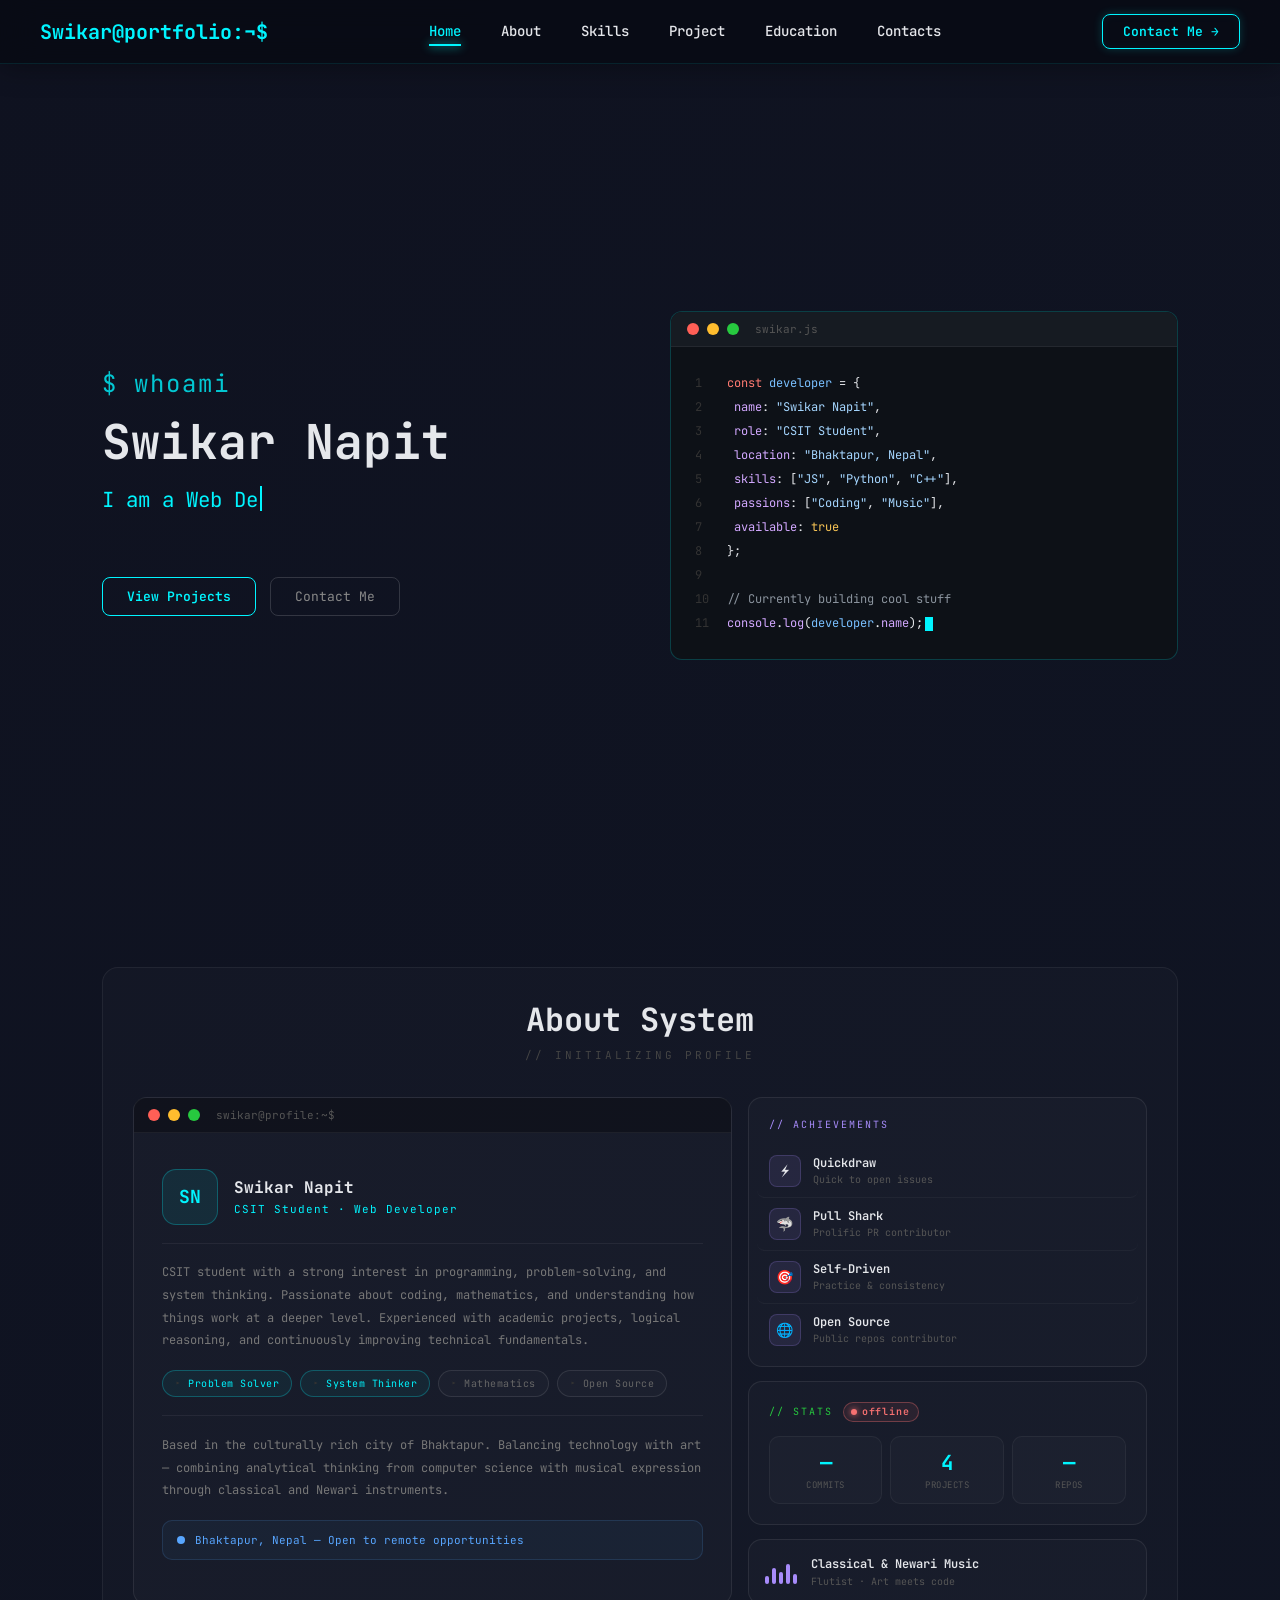
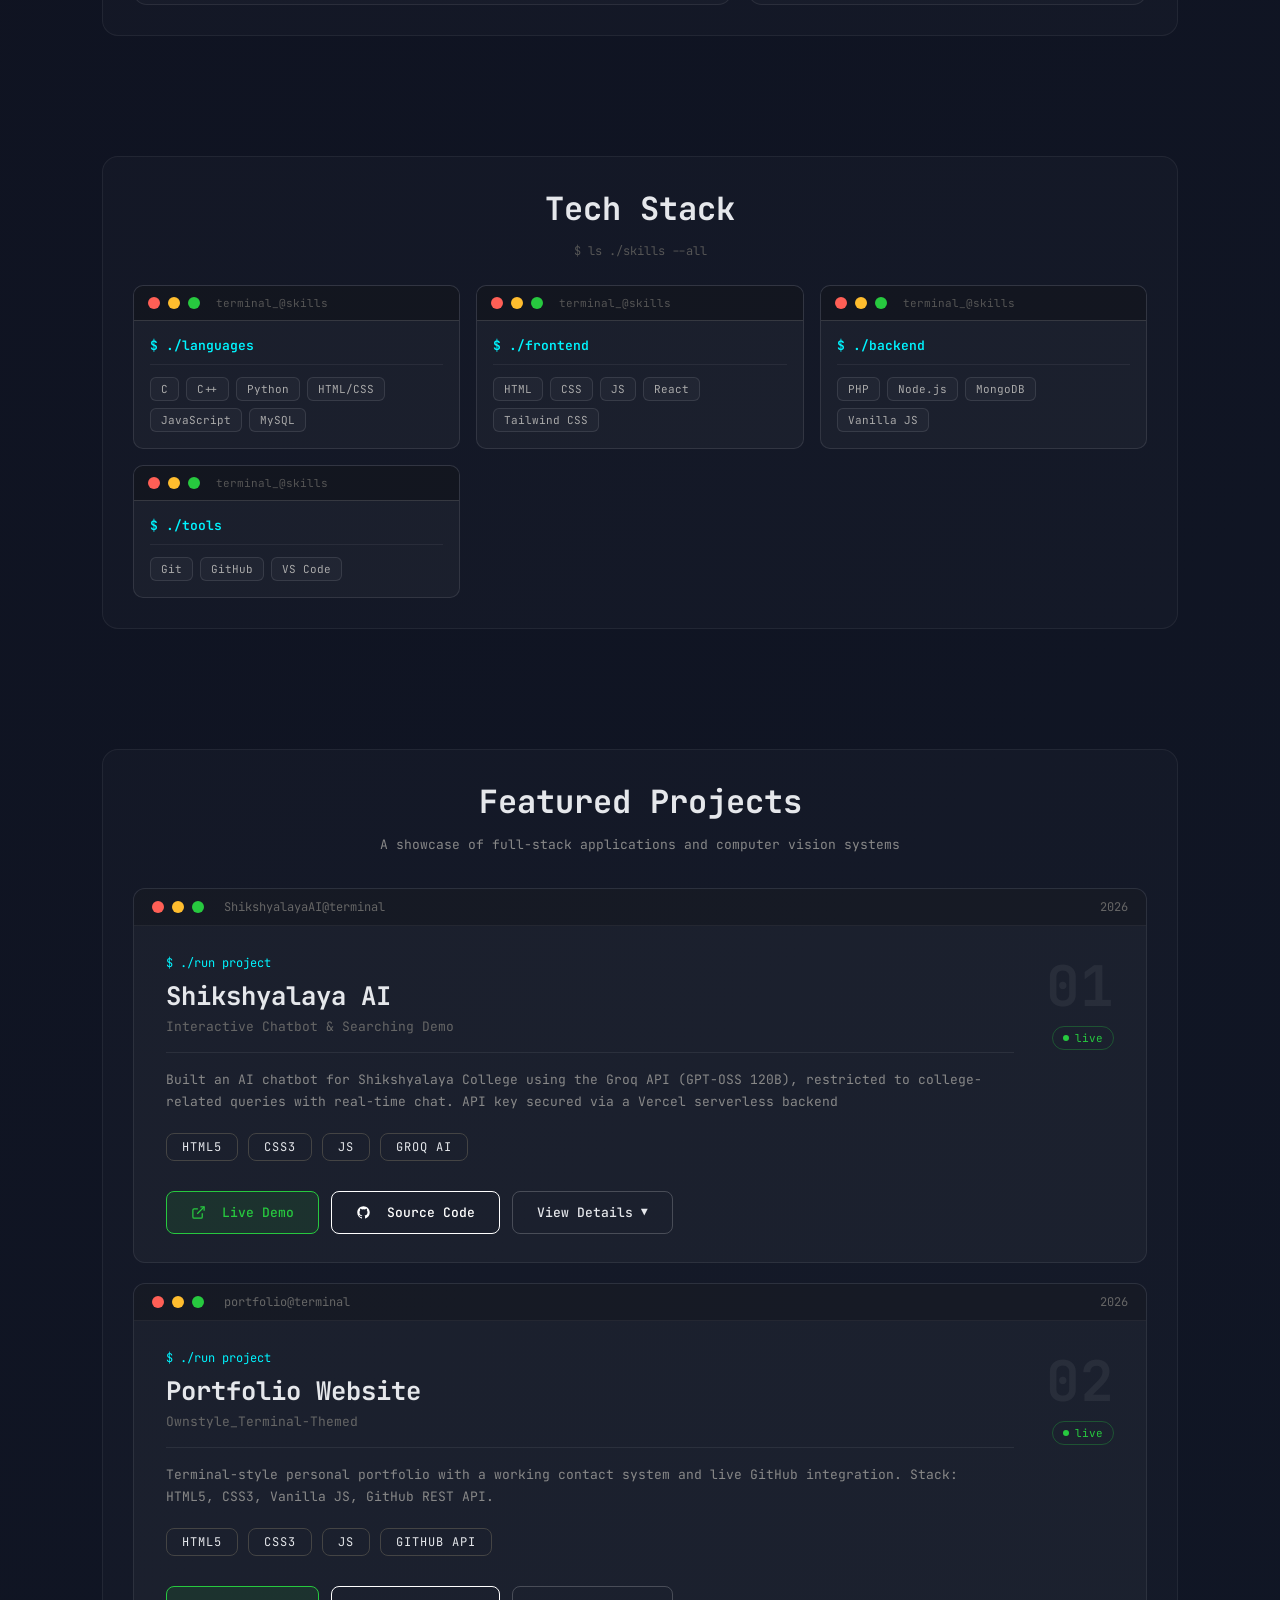
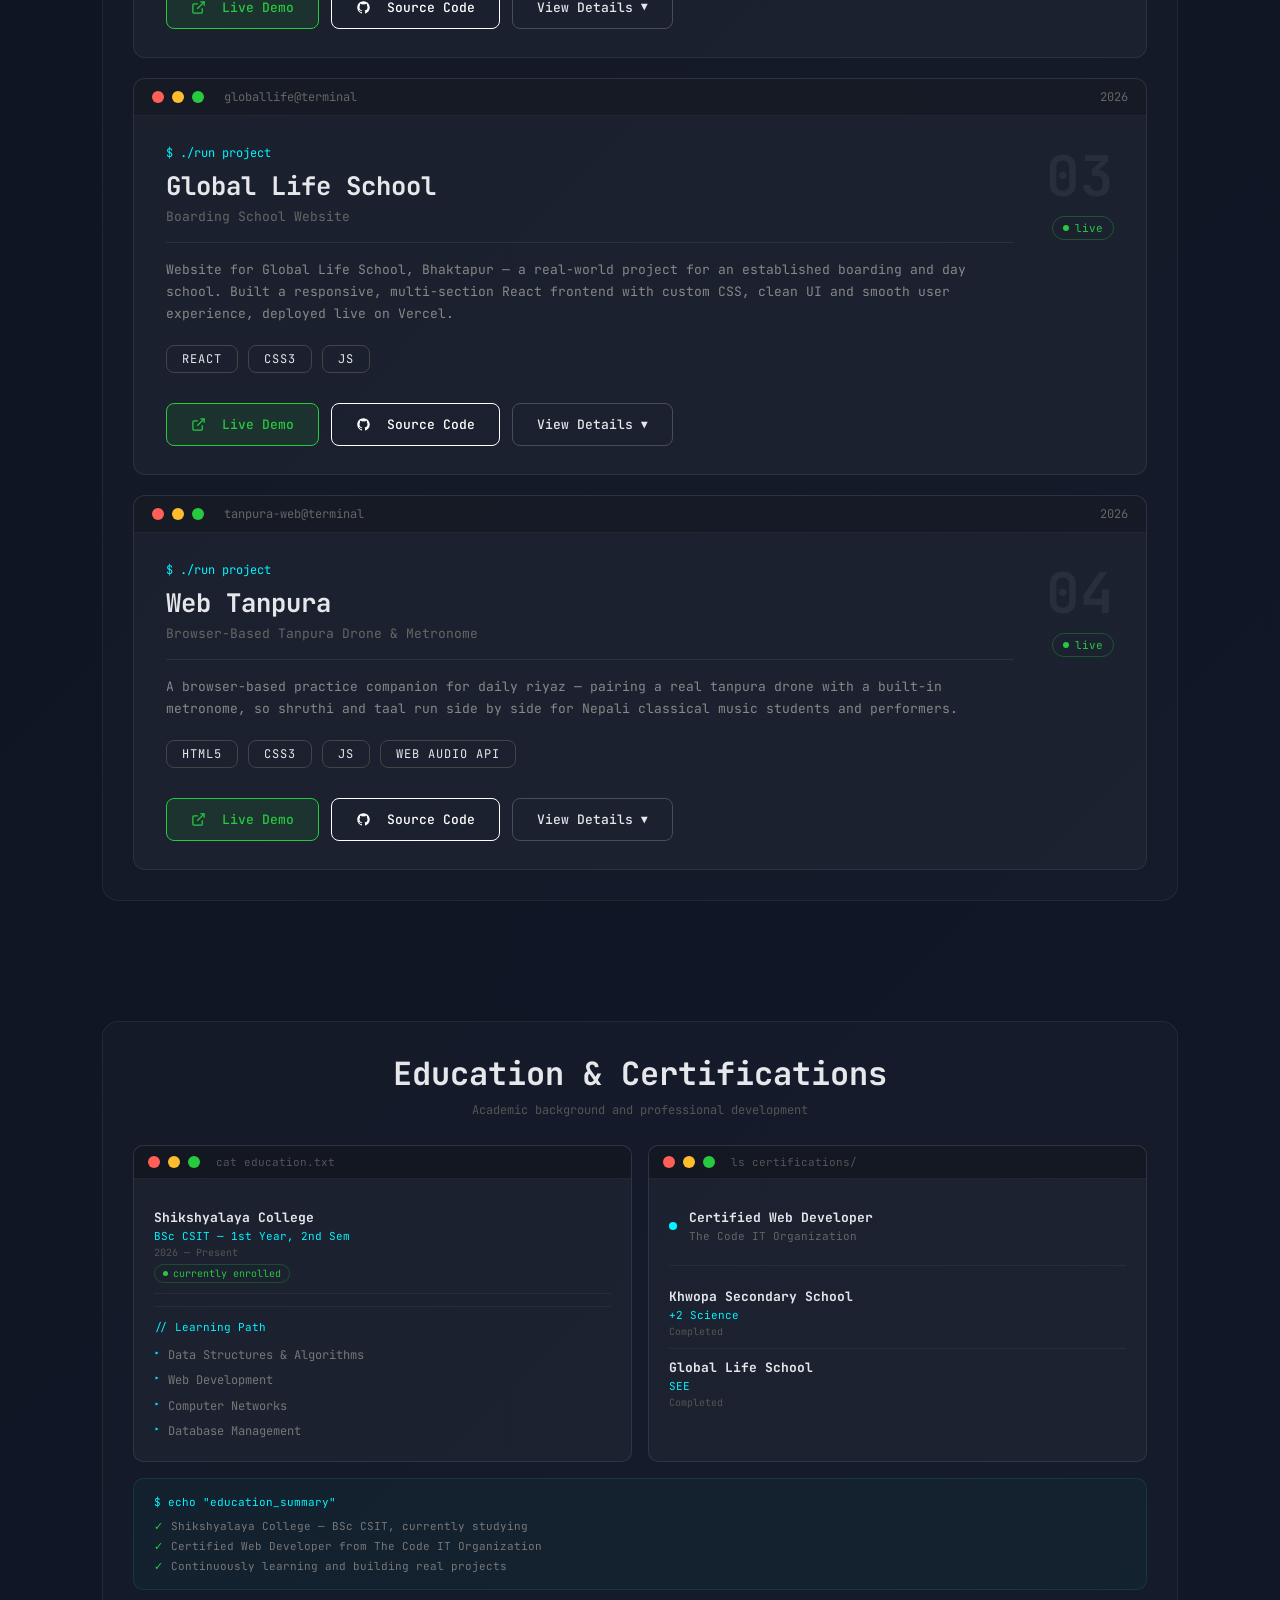
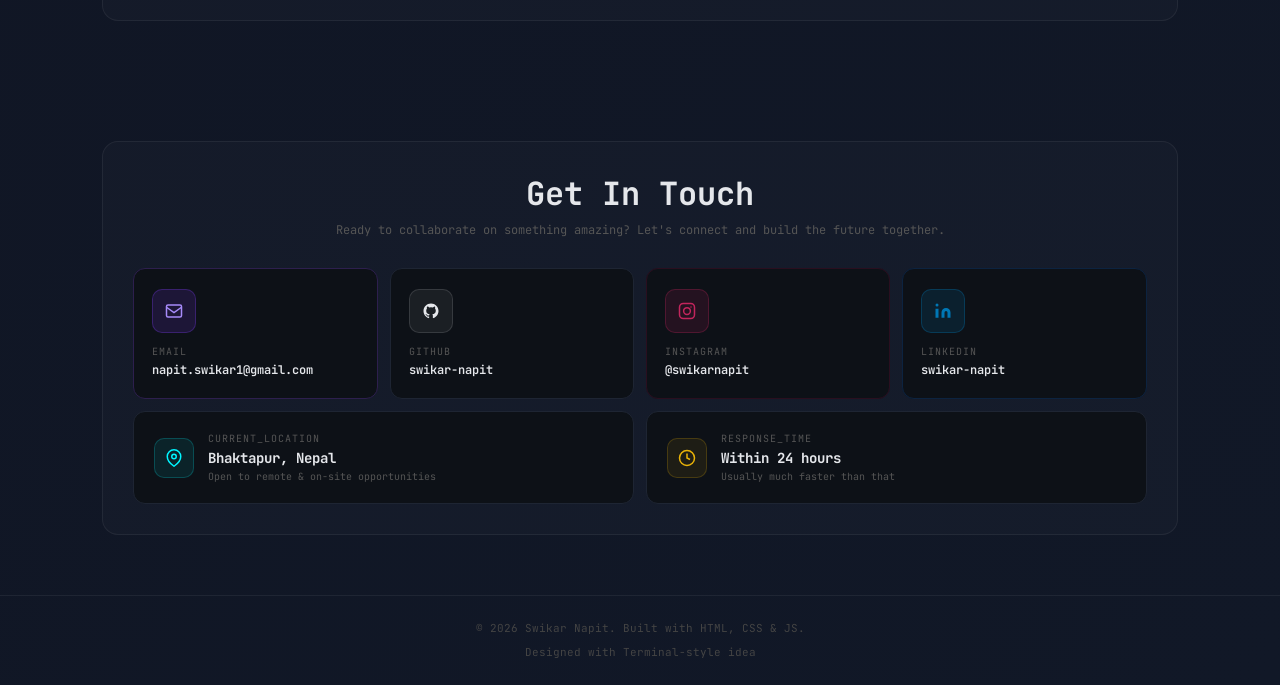
==== index.html @ d3399144 "groq" ====
<!DOCTYPE html>
<html lang="en">

<head>
    <meta charset="UTF-8">
    <meta name="viewport" content="width=device-width, initial-scale=1.0">
    <title>Swikar Napit | Web Developer & Cybersecurity Enthusiast</title>
    <meta name="description"
        content="Swikar Napit is a web developer and CSIT student passionate about programming, problem-solving, and system thinking. Explore my projects & skills">

    <link rel="icon" type="image/png" sizes="96x96" href="Image/sweekar.png">
    <script type="application/ld+json">
    {
      "@context": "https://schema.org",
      "@type": "WebSite",
      "name": "Swikar Napit",
      "url": "https://www.swikarnapit.com.np/"
    }
    </script>
    <link rel="stylesheet" href="style.css">
    <link href="https://fonts.googleapis.com/css2?family=JetBrains+Mono:wght@400;600;700&display=swap" rel="stylesheet">

</head>

<body>
    <header>
        <div class="navbar">
            <h2 class="tophead">Swikar@portfolio:¬$</h2>
            <nav class="nav">
                <div class="nav-mobile-header">
                    <div class="nav-mobile-cmd">$ ls ./navigation</div>
                    <div class="nav-mobile-hint">// select a section to jump</div>
                </div>
                <ul class="list">
                    <li><a href="javascript:void(0)" data-section="home" data-num="01"
                            onclick="scrollToSection('home')">Home</a></li>
                    <li><a href="javascript:void(0)" data-section="about" data-num="02"
                            onclick="scrollToSection('about')">About</a></li>
                    <li><a href="javascript:void(0)" data-section="skills" data-num="03"
                            onclick="scrollToSection('skills')">Skills</a></li>
                    <li><a href="javascript:void(0)" data-section="project" data-num="04"
                            onclick="scrollToSection('project')">Project</a></li>
                    <li><a href="javascript:void(0)" data-section="education" data-num="05"
                            onclick="scrollToSection('education')">Education</a></li>
                    <li><a href="javascript:void(0)" data-section="contacts" data-num="06"
                            onclick="scrollToSection('contacts')">Contacts</a></li>
                </ul>
                <div class="nav-mobile-footer">
                    <span class="nav-mobile-footer-cmd">// 6 sections found</span>
                    <button class="nav-mobile-contact"
                        onclick="document.querySelector('.nav').classList.remove('open'); document.getElementById('hamburger').classList.remove('active'); openContactModal();">Contact
                        Me →</button>
                </div>
            </nav>
            <button class="hamburger" id="hamburger" onclick="toggleMenu()">
                <span></span>
                <span></span>
                <span></span>
            </button>
            <button class="contact-btn" onclick="openContactModal()">Contact Me</button>
        </div>
        <main>
            <section id="home">
                <div class="home-inner">
                    <div class="home-left">
                        <p class="home-greeting">$ whoami</p>
                        <h1 class="name">Swikar Napit</h1>
                        <p class="type">I am a.....</p>
                        <div class="home-btns">
                            <a href="javascript:void(0)" onclick="scrollToSection('project')"
                                class="home-btn-primary">View Projects</a>
                            <a href="javascript:void(0)" onclick="openContactModal()"
                                class="home-btn-secondary">Contact Me</a>
                        </div>
                    </div>
                    <div class="home-right">
                        <div class="code-block">
                            <div class="code-bar">
                                <div class="dots">
                                    <div class="dot red"></div>
                                    <div class="dot yellow"></div>
                                    <div class="dot green"></div>
                                </div>
                                <span class="code-file">swikar.js</span>
                            </div>
                            <div class="code-body">
                                <span class="code-line"><span class="ln">1</span><span class="kw">const</span> <span
                                        class="cv">developer</span> <span class="nt">= {</span></span>
                                <span class="code-line"><span class="ln">2</span> <span class="fn">name</span><span
                                        class="nt">:</span> <span class="str">"Swikar Napit"</span><span
                                        class="nt">,</span></span>
                                <span class="code-line"><span class="ln">3</span> <span class="fn">role</span><span
                                        class="nt">:</span> <span class="str">"CSIT Student"</span><span
                                        class="nt">,</span></span>
                                <span class="code-line"><span class="ln">4</span> <span class="fn">location</span><span
                                        class="nt">:</span> <span class="str">"Bhaktapur, Nepal"</span><span
                                        class="nt">,</span></span>
                                <span class="code-line"><span class="ln">5</span> <span class="fn">skills</span><span
                                        class="nt">: [</span><span class="str">"JS"</span><span class="nt">,</span>
                                    <span class="str">"Python"</span><span class="nt">,</span> <span
                                        class="str">"C++"</span><span class="nt">],</span></span>
                                <span class="code-line"><span class="ln">6</span> <span class="fn">passions</span><span
                                        class="nt">: [</span><span class="str">"Coding"</span><span class="nt">,</span>
                                    <span class="str">"Music"</span><span class="nt">],</span></span>
                                <span class="code-line"><span class="ln">7</span> <span class="fn">available</span><span
                                        class="nt">:</span> <span class="val">true</span></span>
                                <span class="code-line"><span class="ln">8</span><span class="nt">};</span></span>
                                <span class="code-line"><span class="ln">9</span></span>
                                <span class="code-line"><span class="ln">10</span><span class="cm">// Currently
                                        building cool stuff</span></span>
                                <span class="code-line"><span class="ln">11</span><span class="fn">console</span><span
                                        class="nt">.</span><span class="fn">log</span><span class="nt">(</span><span
                                        class="cv">developer</span><span class="nt">.</span><span
                                        class="fn">name</span><span class="nt">);</span><span
                                        class="code-cursor"></span></span>
                            </div>
                        </div>
                    </div>
                </div>
            </section>
            <section id="about">
                <div class="card">
                    <div class="ab-hero">
                        <h2 class="ab-hero-title">About System</h2>
                        <p class="ab-hero-sub">// initializing profile</p>
                    </div>

                    <div class="ab-grid">
                        <div class="ab-profile">
                            <div class="ab-profile-bar">
                                <div class="dots">
                                    <div class="dot red"></div>
                                    <div class="dot yellow"></div>
                                    <div class="dot green"></div>
                                </div>
                                <span class="ab-profile-bar-label">swikar@profile:~$</span>
                            </div>
                            <div class="ab-profile-top">
                                <div class="ab-avatar">SN</div>
                                <div class="ab-profile-info">
                                    <div class="ab-profile-name">Swikar Napit</div>
                                    <div class="ab-profile-role">CSIT Student · Web Developer</div>
                                </div>
                            </div>
                            <div class="ab-divider"></div>
                            <p class="ab-desc">CSIT student with a strong interest in programming, problem-solving,
                                and system thinking. Passionate about coding, mathematics, and understanding how
                                things work at a deeper level. Experienced with academic projects, logical
                                reasoning, and continuously improving technical fundamentals.</p>
                            <div class="ab-tags-row">
                                <span class="ab-tag accent">Problem
                                    Solver</span>
                                <span class="ab-tag accent">System
                                    Thinker</span>
                                <span class="ab-tag">Mathematics</span>
                                <span class="ab-tag">Open Source</span>
                            </div>
                            <div class="ab-divider"></div>
                            <p class="ab-desc">Based in the culturally rich city of Bhaktapur. Balancing technology
                                with art — combining analytical thinking from computer science with musical
                                expression through classical and Newari instruments.</p>
                            <div class="ab-loc-row">
                                <div class="ab-loc-dot"></div>
                                <span class="ab-loc-text">Bhaktapur, Nepal — Open to remote opportunities</span>
                            </div>
                        </div>

                        <div class="ab-right">
                            <div class="ab-achieve">
                                <div class="ab-achieve-label">// achievements</div>
                                <div class="ab-badge">
                                    <div class="ab-badge-icon">⚡</div>
                                    <div>
                                        <div class="ab-badge-name">Quickdraw</div>
                                        <div class="ab-badge-desc">Quick to open issues</div>
                                    </div>
                                </div>
                                <div class="ab-badge">
                                    <div class="ab-badge-icon">🦈</div>
                                    <div>
                                        <div class="ab-badge-name">Pull Shark</div>
                                        <div class="ab-badge-desc">Prolific PR contributor</div>
                                    </div>
                                </div>
                                <div class="ab-badge">
                                    <div class="ab-badge-icon">🎯</div>
                                    <div>
                                        <div class="ab-badge-name">Self-Driven</div>
                                        <div class="ab-badge-desc">Practice & consistency</div>
                                    </div>
                                </div>
                                <div class="ab-badge">
                                    <div class="ab-badge-icon">🌐</div>
                                    <div>
                                        <div class="ab-badge-name">Open Source</div>
                                        <div class="ab-badge-desc">Public repos contributor</div>
                                    </div>
                                </div>
                            </div>

                            <div class="ab-stats">
                                <div class="ab-stats-label">// stats <span id="gh-stats-status" class="gh-stats-status"><span class="gh-stats-dot"></span><span class="gh-stats-text">live</span></span></div>
                                <div class="ab-stats-grid">
                                    <div class="ab-stat">
                                        <div class="ab-stat-num" id="stat-commits">—</div>
                                        <div class="ab-stat-label">commits</div>
                                    </div>
                                    <div class="ab-stat">
                                        <div class="ab-stat-num" id="stat-projects">4</div>
                                        <div class="ab-stat-label">projects</div>
                                    </div>
                                    <div class="ab-stat">
                                        <div class="ab-stat-num" id="stat-repos">—</div>
                                        <div class="ab-stat-label">repos</div>
                                    </div>
                                </div>
                            </div>

                            <div class="ab-music">
                                <div class="ab-music-bars">
                                    <div class="ab-bar"></div>
                                    <div class="ab-bar"></div>
                                    <div class="ab-bar"></div>
                                    <div class="ab-bar"></div>
                                    <div class="ab-bar"></div>
                                </div>
                                <div class="ab-music-text">
                                    <div class="ab-music-title">Classical & Newari Music</div>
                                    <div class="ab-music-sub">Flutist · Art meets code</div>
                                </div>
                            </div>
                        </div>
                    </div>
                </div>
            </section>
            <section id="skills">
                <div class="card">
                    <h2 class="skilltopic">Tech Stack</h2>
                    <p style="text-align:center; font-size:12px; color:#555; margin-top:6px; margin-bottom:24px;">$
                        ls ./skills --all</p>
                    <div class="ts-grid">

                        <div class="ts-card">
                            <div class="ts-bar">
                                <div class="dots">
                                    <div class="dot red"></div>
                                    <div class="dot yellow"></div>
                                    <div class="dot green"></div>
                                </div>
                                <span class="ts-title-bar">terminal_@skills</span>
                            </div>
                            <div class="ts-card-inner">
                                <div class="ts-card-title">./languages</div>
                                <div class="ts-tags">
                                    <span class="ts-tag">C</span>
                                    <span class="ts-tag">C++</span>
                                    <span class="ts-tag">Python</span>
                                    <span class="ts-tag">HTML/CSS</span>
                                    <span class="ts-tag">JavaScript</span>
                                    <span class="ts-tag">MySQL</span>
                                </div>
                            </div>
                        </div>

                        <div class="ts-card">
                            <div class="ts-bar">
                                <div class="dots">
                                    <div class="dot red"></div>
                                    <div class="dot yellow"></div>
                                    <div class="dot green"></div>
                                </div>
                                <span class="ts-title-bar">terminal_@skills</span>
                            </div>
                            <div class="ts-card-inner">
                                <div class="ts-card-title">./frontend</div>
                                <div class="ts-tags">
                                    <span class="ts-tag">HTML</span>
                                    <span class="ts-tag">CSS</span>
                                    <span class="ts-tag">JS</span>
                                    <span class="ts-tag">React</span>
                                    <span class="ts-tag">Tailwind CSS</span>
                                </div>
                            </div>
                        </div>

                        <div class="ts-card">
                            <div class="ts-bar">
                                <div class="dots">
                                    <div class="dot red"></div>
                                    <div class="dot yellow"></div>
                                    <div class="dot green"></div>
                                </div>
                                <span class="ts-title-bar">terminal_@skills</span>
                            </div>
                            <div class="ts-card-inner">
                                <div class="ts-card-title">./backend</div>
                                <div class="ts-tags">
                                    <span class="ts-tag">PHP</span>
                                    <span class="ts-tag">Node.js</span>
                                    <span class="ts-tag">MongoDB</span>
                                    <span class="ts-tag">Vanilla JS</span>
                                </div>
                            </div>
                        </div>

                        <div class="ts-card">
                            <div class="ts-bar">
                                <div class="dots">
                                    <div class="dot red"></div>
                                    <div class="dot yellow"></div>
                                    <div class="dot green"></div>
                                </div>
                                <span class="ts-title-bar">terminal_@skills</span>
                            </div>
                            <div class="ts-card-inner">
                                <div class="ts-card-title">./tools</div>
                                <div class="ts-tags">
                                    <span class="ts-tag">Git</span>
                                    <span class="ts-tag">GitHub</span>
                                    <span class="ts-tag">VS Code</span>
                                </div>
                            </div>
                        </div>

                    </div>
                </div>
            </section>
            <section id="project">
                <div class="card">
                    <h2 class="skilltopic">Featured Projects</h2>
                    <p style="text-align:center; font-size:13px; color:#888; margin-bottom: 2rem;">A showcase of
                        full-stack applications and computer vision systems</p>

                    <div class="projects-container">

                        <div class="proj-card">
                            <div class="proj-bar">
                                <div class="dots">
                                    <div class="dot red"></div>
                                    <div class="dot yellow"></div>
                                    <div class="dot green"></div>
                                </div>
                                <span class="proj-user">ShikshyalayaAI@terminal</span>
                                <span class="proj-year">2026</span>
                            </div>
                            <div class="proj-body">
                                <div class="proj-left">
                                    <p class="proj-prompt">$ ./run project</p>
                                    <h2 class="proj-name">Shikshyalaya AI</h2>
                                    <p class="proj-subtitle">Interactive Chatbot & Searching Demo</p>
                                    <div class="proj-line"></div>
                                    <p class="proj-desc">Built an AI chatbot for Shikshyalaya College using the Groq API
                                        (GPT-OSS 120B), restricted to college-related queries with real-time chat. API
                                        key secured via a Vercel serverless backend</p>
                                    <div class="tags-container">
                                        <span class="tag">HTML5</span>
                                        <span class="tag">CSS3</span>
                                        <span class="tag">JS</span>
                                        <span class="tag">Groq Ai</span>
                                    </div>
                                    <div class="actions">
                                        <a href="https://shikshyalayaai.vercel.app/" target="_blank" class="btn-live">
                                            <svg width="15" height="15" fill="none" stroke="currentColor"
                                                stroke-width="2" viewBox="0 0 24 24"
                                                style="margin-right:6px;vertical-align:middle;">
                                                <path d="M18 13v6a2 2 0 0 1-2 2H5a2 2 0 0 1-2-2V8a2 2 0 0 1 2-2h6" />
                                                <path d="M15 3h6v6" />
                                                <path d="M10 14 21 3" />
                                            </svg>Live Demo
                                        </a>
                                        <a href="https://github.com/swikar-napit/Chat-bot" target="_blank"
                                            class="btn-details">
                                            <svg width="15" height="15" fill="currentColor" viewBox="0 0 24 24"
                                                style="margin-right:6px;vertical-align:middle;">
                                                <path
                                                    d="M12 2C6.477 2 2 6.477 2 12c0 4.418 2.865 8.166 6.839 9.489.5.092.682-.217.682-.482 0-.237-.009-.868-.013-1.703-2.782.604-3.369-1.34-3.369-1.34-.454-1.156-1.11-1.463-1.11-1.463-.908-.62.069-.608.069-.608 1.003.07 1.531 1.03 1.531 1.03.892 1.529 2.341 1.087 2.91.832.092-.647.35-1.088.636-1.338-2.22-.253-4.555-1.11-4.555-4.943 0-1.091.39-1.984 1.029-2.683-.103-.253-.446-1.27.098-2.647 0 0 .84-.269 2.75 1.025A9.578 9.578 0 0 1 12 6.836a9.59 9.59 0 0 1 2.504.337c1.909-1.294 2.747-1.025 2.747-1.025.546 1.377.203 2.394.1 2.647.64.699 1.028 1.592 1.028 2.683 0 3.842-2.339 4.687-4.566 4.935.359.309.678.919.678 1.852 0 1.336-.012 2.415-.012 2.743 0 .267.18.578.688.48C19.138 20.163 22 16.418 22 12c0-5.523-4.477-10-10-10z" />
                                            </svg>Source Code
                                        </a>
                                        </button>
                                        <button class="btn-desc" onclick="toggleDesc('proj1', this)">
                                            View Details <span class="arrow">▼</span>
                                        </button>
                                    </div>
                                    <div class="proj-details" id="proj1">
                                        <div class="proj-details-inner">
                                            <div>
                                                <h4>$ Features</h4>
                                                <ul>
                                                    <li>AI-powered responses using Groq AI</li>
                                                    <li>Restricted to college-related queries only</li>
                                                    <li>Real-time chat with typing indicator</li>
                                                    <li>Fast, no-login, no-install required</li>
                                                </ul>
                                            </div>
                                            <div>
                                                <h4>$ Highlights</h4>
                                                <div class="proj-highlight">
                                                    Built and deployed a fully responsive AI chatbot for Shikshyalaya
                                                    College,
                                                    with the API key kept secure via a Vercel serverless backend.
                                                </div>
                                            </div>
                                        </div>
                                    </div>
                                </div>
                                <div class="proj-right">
                                    <span class="proj-number">01</span>
                                    <div class="proj-status">
                                        <div class="proj-status-dot"></div>live
                                    </div>
                                </div>
                            </div>
                        </div>

                        <div class="proj-card">
                            <div class="proj-bar">
                                <div class="dots">
                                    <div class="dot red"></div>
                                    <div class="dot yellow"></div>
                                    <div class="dot green"></div>
                                </div>
                                <span class="proj-user">portfolio@terminal</span>
                                <span class="proj-year">2026</span>
                            </div>
                            <div class="proj-body">
                                <div class="proj-left">
                                    <p class="proj-prompt">$ ./run project</p>
                                    <h2 class="proj-name">Portfolio Website</h2>
                                    <p class="proj-subtitle">Ownstyle_Terminal-Themed</p>
                                    <div class="proj-line"></div>
                                    <p class="proj-desc">Terminal-style personal portfolio with a working contact system and live GitHub integration.
                                        Stack: HTML5, CSS3, Vanilla JS, GitHub REST API.</p>
                                    <div class="tags-container">
                                        <span class="tag">HTML5</span>
                                        <span class="tag">CSS3</span>
                                        <span class="tag">JS</span>
                                        <span class="tag">GitHub API</span>
                                    </div>
                                    <div class="actions">
                                        <a href="https://swikarnapit.com.np/" target="_blank" class="btn-live">
                                            <svg width="15" height="15" fill="none" stroke="currentColor"
                                                stroke-width="2" viewBox="0 0 24 24"
                                                style="margin-right:6px;vertical-align:middle;">
                                                <path d="M18 13v6a2 2 0 0 1-2 2H5a2 2 0 0 1-2-2V8a2 2 0 0 1 2-2h6" />
                                                <path d="M15 3h6v6" />
                                                <path d="M10 14 21 3" />
                                            </svg>Live Demo
                                        </a>
                                        <a href="https://github.com/swikar-napit/Portfolio" target="_blank"
                                            class="btn-details">
                                            <svg width="15" height="15" fill="currentColor" viewBox="0 0 24 24"
                                                style="margin-right:6px;vertical-align:middle;">
                                                <path
                                                    d="M12 2C6.477 2 2 6.477 2 12c0 4.418 2.865 8.166 6.839 9.489.5.092.682-.217.682-.482 0-.237-.009-.868-.013-1.703-2.782.604-3.369-1.34-3.369-1.34-.454-1.156-1.11-1.463-1.11-1.463-.908-.62.069-.608.069-.608 1.003.07 1.531 1.03 1.531 1.03.892 1.529 2.341 1.087 2.91.832.092-.647.35-1.088.636-1.338-2.22-.253-4.555-1.11-4.555-4.943 0-1.091.39-1.984 1.029-2.683-.103-.253-.446-1.27.098-2.647 0 0 .84-.269 2.75 1.025A9.578 9.578 0 0 1 12 6.836a9.59 9.59 0 0 1 2.504.337c1.909-1.294 2.747-1.025 2.747-1.025.546 1.377.203 2.394.1 2.647.64.699 1.028 1.592 1.028 2.683 0 3.842-2.339 4.687-4.566 4.935.359.309.678.919.678 1.852 0 1.336-.012 2.415-.012 2.743 0 .267.18.578.688.48C19.138 20.163 22 16.418 22 12c0-5.523-4.477-10-10-10z" />
                                            </svg>Source Code
                                        </a>
                                        <button class="btn-desc" onclick="toggleDesc('proj2', this)">
                                            View Details <span class="arrow">▼</span>
                                        </button>
                                    </div>

                                    <!-- Description panel -->
                                    <div class="proj-details" id="proj2">
                                        <div class="proj-details-inner">
                                            <div>
                                                <h4>$ Features</h4>
                                                <ul>
                                                    <li>Modal contact form with live validation & spam honeypot, wired to Formspree</li>
                                                    <li>Live GitHub stats (repos & contributions) via GitHub REST API</li>
                                                    <li>Scrollspy navigation & typewriter hero animation</li>
                                                    <li>Fully responsive, zero frameworks — pure HTML/CSS/JS</li>
                                                </ul>
                                            </div>
                                            <div>
                                                <h4>$ Highlights</h4>
                                                <div class="proj-highlight">
                                                    Designed and built from scratch with a unique terminal aesthetic,
                                                    then extended with a real, working contact pipeline — client-side
                                                    validation, bot protection, and email delivery — with no
                                                    backend of my own to maintain.
                                                </div>
                                            </div>
                                        </div>
                                    </div>

                                </div>
                                <div class="proj-right">
                                    <span class="proj-number">02</span>
                                    <div class="proj-status">
                                        <div class="proj-status-dot"></div>live
                                    </div>
                                </div>
                            </div>
                        </div>


                        <div class="proj-card">
                            <div class="proj-bar">
                                <div class="dots">
                                    <div class="dot red"></div>
                                    <div class="dot yellow"></div>
                                    <div class="dot green"></div>
                                </div>
                                <span class="proj-user">globallife@terminal</span>
                                <span class="proj-year">2026</span>
                            </div>
                            <div class="proj-body">
                                <div class="proj-left">
                                    <p class="proj-prompt">$ ./run project</p>
                                    <h2 class="proj-name">Global Life School</h2>
                                    <p class="proj-subtitle">Boarding School Website</p>
                                    <div class="proj-line"></div>
                                    <p class="proj-desc">Website for Global Life School, Bhaktapur — a real-world project for an established boarding and day school. Built a responsive, multi-section React frontend with custom CSS, clean UI and smooth user experience, deployed live on Vercel.</p>
                                    <div class="tags-container">
                                        <span class="tag">React</span>
                                        <span class="tag">CSS3</span>
                                        <span class="tag">JS</span>
                                    </div>
                                    <div class="actions">
                                        <a href="https://globallife-web.vercel.app/" target="_blank" class="btn-live">
                                            <svg width="15" height="15" fill="none" stroke="currentColor"
                                                stroke-width="2" viewBox="0 0 24 24"
                                                style="margin-right:6px;vertical-align:middle;">
                                                <path d="M18 13v6a2 2 0 0 1-2 2H5a2 2 0 0 1-2-2V8a2 2 0 0 1 2-2h6" />
                                                <path d="M15 3h6v6" />
                                                <path d="M10 14 21 3" />
                                            </svg>Live Demo
                                        </a>
                                        <a href="https://github.com/swikar-napit/globallife-web" target="_blank" class="btn-details">
                                            <svg width="15" height="15" fill="currentColor" viewBox="0 0 24 24"
                                                style="margin-right:6px;vertical-align:middle;">
                                                <path
                                                    d="M12 2C6.477 2 2 6.477 2 12c0 4.418 2.865 8.166 6.839 9.489.5.092.682-.217.682-.482 0-.237-.009-.868-.013-1.703-2.782.604-3.369-1.34-3.369-1.34-.454-1.156-1.11-1.463-1.11-1.463-.908-.62.069-.608.069-.608 1.003.07 1.531 1.03 1.531 1.03.892 1.529 2.341 1.087 2.91.832.092-.647.35-1.088.636-1.338-2.22-.253-4.555-1.11-4.555-4.943 0-1.091.39-1.984 1.029-2.683-.103-.253-.446-1.27.098-2.647 0 0 .84-.269 2.75 1.025A9.578 9.578 0 0 1 12 6.836a9.59 9.59 0 0 1 2.504.337c1.909-1.294 2.747-1.025 2.747-1.025.546 1.377.203 2.394.1 2.647.64.699 1.028 1.592 1.028 2.683 0 3.842-2.339 4.687-4.566 4.935.359.309.678.919.678 1.852 0 1.336-.012 2.415-.012 2.743 0 .267.18.578.688.48C19.138 20.163 22 16.418 22 12c0-5.523-4.477-10-10-10z" />
                                            </svg>Source Code
                                        </a>
                                        <button class="btn-desc" onclick="toggleDesc('proj3', this)">
                                            View Details <span class="arrow">▼</span>
                                        </button>
                                    </div>

                                    <div class="proj-details" id="proj3">
                                        <div class="proj-details-inner">
                                            <div>
                                                <h4>$ Features</h4>
                                                <ul>
                                                    <li>Hero slideshow with school event photos</li>
                                                    <li>Academic programs — Pre-Primary to Secondary</li>
                                                    <li>School timeline, stats & principal message</li>
                                                    <li>Fully responsive React frontend, deployed on Vercel</li>
                                                </ul>
                                            </div>
                                            <div>
                                                <h4>$ Highlights</h4>
                                                <div class="proj-highlight">
                                                    Built and shipped the full React frontend for a real boarding school in Nepal — Home, About, Academics, and Contact pages — live and accessible at globallife-web.vercel.app.
                                                </div>
                                            </div>
                                        </div>
                                    </div>

                                </div>
                                <div class="proj-right">
                                    <span class="proj-number">03</span>
                                    <div class="proj-status">
                                        <div class="proj-status-dot"></div>live
                                    </div>
                                </div>
                            </div>
                        </div>

                        <div class="proj-card">
                            <div class="proj-bar">
                                <div class="dots">
                                    <div class="dot red"></div>
                                    <div class="dot yellow"></div>
                                    <div class="dot green"></div>
                                </div>
                                <span class="proj-user">tanpura-web@terminal</span>
                                <span class="proj-year">2026</span>
                            </div>
                            <div class="proj-body">
                                <div class="proj-left">
                                    <p class="proj-prompt">$ ./run project</p>
                                    <h2 class="proj-name">Web Tanpura</h2>
                                    <p class="proj-subtitle">Browser-Based Tanpura Drone & Metronome</p>
                                    <div class="proj-line"></div>
                                    <p class="proj-desc">A browser-based practice companion for daily riyaz — pairing
                                        a real tanpura drone with a built-in metronome, so shruthi and taal run
                                        side by side for Nepali classical music students and performers.</p>
                                    <div class="tags-container">
                                        <span class="tag">HTML5</span>
                                        <span class="tag">CSS3</span>
                                        <span class="tag">JS</span>
                                        <span class="tag">Web Audio API</span>
                                    </div>
                                    <div class="actions">
                                        <a href="https://tanpura-web.vercel.app/" target="_blank" class="btn-live">
                                            <svg width="15" height="15" fill="none" stroke="currentColor"
                                                stroke-width="2" viewBox="0 0 24 24"
                                                style="margin-right:6px;vertical-align:middle;">
                                                <path d="M18 13v6a2 2 0 0 1-2 2H5a2 2 0 0 1-2-2V8a2 2 0 0 1 2-2h6" />
                                                <path d="M15 3h6v6" />
                                                <path d="M10 14 21 3" />
                                            </svg>Live Demo
                                        </a>
                                        <a href="https://github.com/swikar-napit/tanpura-web" target="_blank"
                                            class="btn-details">
                                            <svg width="15" height="15" fill="currentColor" viewBox="0 0 24 24"
                                                style="margin-right:6px;vertical-align:middle;">
                                                <path
                                                    d="M12 2C6.477 2 2 6.477 2 12c0 4.418 2.865 8.166 6.839 9.489.5.092.682-.217.682-.482 0-.237-.009-.868-.013-1.703-2.782.604-3.369-1.34-3.369-1.34-.454-1.156-1.11-1.463-1.11-1.463-.908-.62.069-.608.069-.608 1.003.07 1.531 1.03 1.531 1.03.892 1.529 2.341 1.087 2.91.832.092-.647.35-1.088.636-1.338-2.22-.253-4.555-1.11-4.555-4.943 0-1.091.39-1.984 1.029-2.683-.103-.253-.446-1.27.098-2.647 0 0 .84-.269 2.75 1.025A9.578 9.578 0 0 1 12 6.836a9.59 9.59 0 0 1 2.504.337c1.909-1.294 2.747-1.025 2.747-1.025.546 1.377.203 2.394.1 2.647.64.699 1.028 1.592 1.028 2.683 0 3.842-2.339 4.687-4.566 4.935.359.309.678.919.678 1.852 0 1.336-.012 2.415-.012 2.743 0 .267.18.578.688.48C19.138 20.163 22 16.418 22 12c0-5.523-4.477-10-10-10z" />
                                            </svg>Source Code
                                        </a>
                                        <button class="btn-desc" onclick="toggleDesc('proj4', this)">
                                            View Details <span class="arrow">▼</span>
                                        </button>
                                    </div>

                                    <div class="proj-details" id="proj4">
                                        <div class="proj-details-inner">
                                            <div>
                                                <h4>$ Features</h4>
                                                <ul>
                                                    <li>Real recorded tanpura samples (.wav), not synthesized audio</li>
                                                    <li>Pancham & Madhyam shruthi tuning toggle across 12 pitches</li>
                                                    <li>Seamless, gapless looping with a live volume slider</li>
                                                    <li>Built-in metronome with tap tempo and adjustable beats per bar</li>
                                                </ul>
                                            </div>
                                            <div>
                                                <h4>$ Highlights</h4>
                                                <div class="proj-highlight">
                                                    Built a zero-dependency, fully responsive practice tool for Nepali
                                                    classical musicians — pairing a Web Audio API drone with a
                                                    sample-accurate metronome so tempo and shruthi run together,
                                                    no install, no login, works right in the browser.
                                                </div>
                                            </div>
                                        </div>
                                    </div>

                                </div>
                                <div class="proj-right">
                                    <span class="proj-number">04</span>
                                    <div class="proj-status">
                                        <div class="proj-status-dot"></div>live
                                    </div>
                                </div>
                            </div>
                        </div>

                    </div>
                </div>
            </section>
            <section id="education">
                <div class="card">
                    <h2 class="ed-title">Education & Certifications</h2>
                    <p class="ed-sub">Academic background and professional development</p>

                    <div class="ed-grid">

                        <div class="ed-card">
                            <div class="ed-bar">
                                <div class="dots">
                                    <div class="dot red"></div>
                                    <div class="dot yellow"></div>
                                    <div class="dot green"></div>
                                </div>
                                <span class="ed-bar-label">cat education.txt</span>
                            </div>
                            <div class="ed-inner">
                                <div class="ed-item">
                                    <div class="ed-info">
                                        <div class="ed-name">Shikshyalaya College</div>
                                        <div class="ed-degree">BSc CSIT — 1st Year, 2nd Sem</div>
                                        <div class="ed-year">2026 — Present</div>
                                        <div class="ed-badge">
                                            <div class="ed-badge-dot"></div>currently enrolled
                                        </div>
                                    </div>
                                </div>
                                <div class="ed-divider"></div>
                                <p class="ed-path">// Learning Path</p>
                                <ul class="ed-list">
                                    <li>Data Structures & Algorithms</li>
                                    <li>Web Development</li>
                                    <li>Computer Networks</li>
                                    <li>Database Management</li>
                                </ul>
                            </div>
                        </div>

                        <div class="ed-card">
                            <div class="ed-bar">
                                <div class="dots">
                                    <div class="dot red"></div>
                                    <div class="dot yellow"></div>
                                    <div class="dot green"></div>
                                </div>
                                <span class="ed-bar-label">ls certifications/</span>
                            </div>
                            <div class="ed-inner">
                                <div class="ed-cert-item">
                                    <div class="ed-cert-dot"></div>
                                    <div>
                                        <div class="ed-cert-name">Certified Web Developer</div>
                                        <div class="ed-cert-org">The Code IT Organization</div>
                                    </div>
                                </div>
                                <div class="ed-divider"></div>
                                <div class="ed-item">
                                    <div class="ed-info">
                                        <div class="ed-name">Khwopa Secondary School</div>
                                        <div class="ed-degree">+2 Science</div>
                                        <div class="ed-year">Completed</div>
                                    </div>
                                </div>
                                <div class="ed-item" style="padding-bottom:0; border-bottom:none;">
                                    <div class="ed-info">
                                        <div class="ed-name">Global Life School</div>
                                        <div class="ed-degree">SEE</div>
                                        <div class="ed-year">Completed</div>
                                    </div>
                                </div>
                            </div>
                        </div>

                    </div>

                    <div class="ed-summary">
                        <div class="ed-summary-cmd">$ echo "education_summary"</div>
                        <div class="ed-summary-items">
                            <div class="ed-summary-item">Shikshyalaya College — BSc CSIT, currently studying</div>
                            <div class="ed-summary-item">Certified Web Developer from The Code IT Organization</div>
                            <div class="ed-summary-item">Continuously learning and building real projects</div>
                        </div>
                    </div>

                </div>
            </section>
            <section id="contacts">
                <div class="card">
                    <h2 class="ct-title">Get In Touch</h2>
                    <p class="ct-sub">Ready to collaborate on something amazing? Let's connect and build the future
                        together.</p>

                    <div class="ct-top">
                        <a href="mailto:napit.swikar1@gmail.com" class="ct-card purple" onclick="handleEmail(event)">
                            <span class="ct-arrow">↗</span>
                            <div class="ct-icon ct-icon-purple">
                                <svg width="18" height="18" fill="none" stroke="#a78bfa" stroke-width="2"
                                    viewBox="0 0 24 24">
                                    <rect x="2" y="4" width="20" height="16" rx="2" />
                                    <path d="m2 7 10 7 10-7" />
                                </svg>
                            </div>
                            <div>
                                <div class="ct-label">Email</div>
                                <div class="ct-value">napit.swikar1@gmail.com</div>
                            </div>
                        </a>

                        <a href="https://github.com/swikar-napit" target="_blank" class="ct-card ct-white">
                            <span class="ct-arrow">↗</span>
                            <div class="ct-icon ct-icon-white">
                                <svg width="18" height="18" fill="#e5e7eb" viewBox="0 0 24 24">
                                    <path
                                        d="M12 2C6.477 2 2 6.477 2 12c0 4.418 2.865 8.166 6.839 9.489.5.092.682-.217.682-.482 0-.237-.009-.868-.013-1.703-2.782.604-3.369-1.34-3.369-1.34-.454-1.156-1.11-1.463-1.11-1.463-.908-.62.069-.608.069-.608 1.003.07 1.531 1.03 1.531 1.03.892 1.529 2.341 1.087 2.91.832.092-.647.35-1.088.636-1.338-2.22-.253-4.555-1.11-4.555-4.943 0-1.091.39-1.984 1.029-2.683-.103-.253-.446-1.27.098-2.647 0 0 .84-.269 2.75 1.025A9.578 9.578 0 0 1 12 6.836a9.59 9.59 0 0 1 2.504.337c1.909-1.294 2.747-1.025 2.747-1.025.546 1.377.203 2.394.1 2.647.64.699 1.028 1.592 1.028 2.683 0 3.842-2.339 4.687-4.566 4.935.359.309.678.919.678 1.852 0 1.336-.012 2.415-.012 2.743 0 .267.18.578.688.48C19.138 20.163 22 16.418 22 12c0-5.523-4.477-10-10-10z" />
                                </svg>
                            </div>
                            <div>
                                <div class="ct-label">GitHub</div>
                                <div class="ct-value">swikar-napit</div>
                            </div>
                        </a>

                        <a href="https://www.instagram.com/swikarnapit/" target="_blank" class="ct-card ct-pink">
                            <span class="ct-arrow">↗</span>
                            <div class="ct-icon ct-icon-pink">
                                <svg width="18" height="18" fill="none" stroke="#c2255c" stroke-width="2"
                                    viewBox="0 0 24 24">
                                    <rect x="2" y="2" width="20" height="20" rx="5" />
                                    <circle cx="12" cy="12" r="4.5" />
                                    <circle cx="17.3" cy="6.7" r="1" fill="#c2255c" stroke="none" />
                                </svg>
                            </div>
                            <div>
                                <div class="ct-label">Instagram</div>
                                <div class="ct-value">@swikarnapit</div>
                            </div>
                        </a>

                        <a href="https://www.linkedin.com/in/swikar-napit-819b9b414/" target="_blank"
                            class="ct-card ct-blue">
                            <span class="ct-arrow">↗</span>
                            <div class="ct-icon ct-icon-blue">
                                <svg width="18" height="18" fill="#0077b5" viewBox="0 0 24 24">
                                    <path
                                        d="M16 8a6 6 0 0 1 6 6v7h-4v-7a2 2 0 0 0-2-2 2 2 0 0 0-2 2v7h-4v-7a6 6 0 0 1 6-6z" />
                                    <rect x="2" y="9" width="4" height="12" />
                                    <circle cx="4" cy="4" r="2" />
                                </svg>
                            </div>
                            <div>
                                <div class="ct-label">LinkedIn</div>
                                <div class="ct-value">swikar-napit</div>
                            </div>
                        </a>
                    </div>

                    <div class="ct-bottom">
                        <div class="ct-info ct-cyan">
                            <div class="ct-info-icon ct-icon-cyan">
                                <svg width="18" height="18" fill="none" stroke="#00f5ff" stroke-width="2"
                                    viewBox="0 0 24 24">
                                    <path d="M21 10c0 7-9 13-9 13s-9-6-9-13a9 9 0 0 1 18 0z" />
                                    <circle cx="12" cy="10" r="3" />
                                </svg>
                            </div>
                            <div>
                                <div class="ct-info-label">current_location</div>
                                <div class="ct-info-value">Bhaktapur, Nepal</div>
                                <div class="ct-info-sub">Open to remote & on-site opportunities</div>
                            </div>
                        </div>
                        <div class="ct-info ct-gold">
                            <div class="ct-info-icon ct-icon-gold">
                                <svg width="18" height="18" fill="none" stroke="#eab308" stroke-width="2"
                                    viewBox="0 0 24 24">
                                    <circle cx="12" cy="12" r="10" />
                                    <polyline points="12 6 12 12 16 14" />
                                </svg>
                            </div>
                            <div>
                                <div class="ct-info-label">response_time</div>
                                <div class="ct-info-value">Within 24 hours</div>
                                <div class="ct-info-sub">Usually much faster than that</div>
                            </div>
                        </div>
                    </div>
                </div>
            </section>
        </main>
    </header>
    <footer class="footer">
        <p>© 2026 Swikar Napit. Built with HTML, CSS & JS.</p>
        <p>Designed with Terminal-style idea</p>
    </footer>
    <div class="ct-modal-overlay" id="ctModalOverlay" onclick="if(event.target===this) closeContactModal()">
        <div class="ct-modal">
            <form class="ct-form" id="contactForm" action="https://formspree.io/f/xqergdyb" method="POST" novalidate>
                <div class="ct-form-bar">
                    <div class="dots">
                        <div class="dot red" onclick="closeContactModal()"></div>
                        <div class="dot yellow"></div>
                        <div class="dot green"></div>
                    </div>
                    <span class="code-file">send_message.sh</span>
                    <button type="button" class="ct-modal-close" onclick="closeContactModal()" aria-label="Close">✕</button>
                </div>
                <div class="ct-form-body">
                    <input type="text" name="_gotcha" class="ct-honeypot" tabindex="-1" autocomplete="off">
                    <div class="ct-form-row">
                        <div class="ct-form-field">
                            <label for="ct-name">$ name</label>
                            <input type="text" id="ct-name" name="name" placeholder="Your name" required>
                            <span class="ct-form-error" id="ct-name-error"></span>
                        </div>
                        <div class="ct-form-field ct-email-field">
                            <label for="ct-email">$ email</label>
                            <input type="email" id="ct-email" name="email" placeholder="you@example.com" required spellcheck="false" autocorrect="off" autocapitalize="off">
                            <span class="ct-form-error" id="ct-email-error"></span>
                        </div>
                    </div>
                    <div class="ct-form-field">
                        <label for="ct-subject">$ subject</label>
                        <input type="text" id="ct-subject" name="subject" placeholder="What's this about?" required>
                        <span class="ct-form-error" id="ct-subject-error"></span>
                    </div>
                    <div class="ct-form-field">
                        <label for="ct-message">$ message</label>
                        <textarea id="ct-message" name="message" rows="5" placeholder="Type your message here..." required></textarea>
                        <span class="ct-form-error" id="ct-message-error"></span>
                    </div>
                    <button type="submit" class="ct-form-submit" id="ctFormSubmit">
                        <span class="ct-form-submit-text">Send Message</span>
                        <span class="ct-form-submit-arrow">→</span>
                    </button>
                    <div class="ct-form-status" id="ctFormStatus"></div>
                </div>
            </form>
        </div>
    </div>
    <script src="main.js"></script>
</body>

</html>
---- style.css ----
:root {
    --text: #e5e7eb;
    --bg: #0f1424;
    --accent: #00f5ff;
    --card: rgba(255, 255, 255, 0.06);
    --border: #e5e7eb;
    --top: #58a6ff
}

* {
    padding: 0;
    margin: 0;
    box-sizing: border-box;
    scroll-behavior: smooth
}

body {
    background: linear-gradient(135deg, #0f1220, #111827);
    font-family: "JetBrains Mono", monospace;
    color: var(--text)
}

.navbar {
    display: flex;
    align-items: center;
    justify-content: space-between;
    flex-wrap: wrap;
    gap: 10px;
    padding: 0 40px;
    height: 64px;
    position: sticky;
    top: 0;
    width: 100%;
    background: rgba(9, 11, 20, .88);
    backdrop-filter: blur(18px);
    border-bottom: 1px solid rgba(0, 245, 255, .1);
    z-index: 1000;
    box-shadow: 0 1px 30px rgba(0, 0, 0, .4)
}

.tophead {
    color: var(--accent);
    white-space: nowrap;
    font-size: 20px
}

.nav {
    display: flex;
    flex: 1;
    justify-content: center
}

.nav ul {
    display: flex;
    flex-wrap: wrap;
    gap: 40px;
    list-style: none;
    align-items: center;
    justify-content: center
}

.contact-btn {
    padding: 8px 20px;
    cursor: pointer;
    white-space: nowrap;
    background: 0 0;
    color: var(--accent);
    border: 1.5px solid var(--accent);
    border-radius: 8px;
    font-family: 'JetBrains Mono', monospace;
    font-size: 13px;
    font-weight: 600;
    box-shadow: 0 0 10px rgba(0, 245, 255, .2), inset 0 0 10px rgba(0, 245, 255, .05);
    transition: .25s
}

.contact-btn::after {
    content: ' →'
}

.contact-btn:hover {
    background: rgba(0, 245, 255, .08);
    box-shadow: 0 0 22px rgba(0, 245, 255, .45), inset 0 0 14px rgba(0, 245, 255, .08);
    transform: translateY(-1px)
}

.nav ul a {
    text-decoration: none;
    color: var(--text);
    font-weight: 500;
    position: relative
}

nav ul a.active,
nav ul a:focus,
nav ul a:hover {
    color: var(--accent)
}

section {
    min-height: auto;
    padding: 60px 8%;
    display: flex;
    flex-direction: column;
    justify-content: center
}

#home {
    min-height: calc(100vh - 57px);
    padding: 0 8%;
    display: flex;
    align-items: center
}

#home h1 {
    font-size: clamp(1.6rem, 4vw, 3rem);
    font-weight: 700;
    color: var(--text);
    line-height: 1.1;
    margin-bottom: 14px;
    white-space: nowrap
}

#home p {
    color: var(--accent);
    font-size: clamp(1rem, 2.5vw, 1.5rem);
    font-family: 'JetBrains Mono', monospace;
    margin-top: 10px
}

#home p.type {
    color: var(--accent);
    font-size: clamp(1rem, 2vw, 1.3rem);
    margin-bottom: 28px;
    margin-top: 0
}

.home-left {
    display: flex;
    flex-direction: column
}

.home-inner {
    display: grid;
    grid-template-columns: 1fr 1fr;
    gap: 60px;
    align-items: center;
    width: 100%
}

.code-block {
    background: #0d1117;
    border: 1px solid rgba(0, 245, 255, .2);
    border-radius: 12px;
    overflow: hidden;
    animation: 3s ease-in-out infinite glow
}

@keyframes glow {

    0%,
    100% {
        box-shadow: 0 0 30px rgba(0, 245, 255, .08)
    }

    50% {
        box-shadow: 0 0 50px rgba(0, 245, 255, .18)
    }
}

.code-bar {
    background: #161b22;
    padding: 10px 16px;
    display: flex;
    align-items: center;
    gap: 8px;
    border-bottom: 1px solid rgba(255, 255, 255, .06)
}

.code-file {
    font-size: 11px;
    color: #555;
    margin-left: 8px
}

.code-body {
    padding: 24px;
    font-size: 12px;
    line-height: 2
}

.code-line {
    display: block
}

.ln {
    color: #333;
    margin-right: 16px;
    user-select: none;
    min-width: 16px;
    display: inline-block
}

.kw {
    color: #ff7b72
}

.fn {
    color: #d2a8ff
}

.str {
    color: #a5d6ff
}

.cm {
    color: #8b949e
}

.cv {
    color: #79c0ff
}

.val {
    color: #f8c555
}

.nt {
    color: #e5e7eb
}

.code-cursor {
    display: inline-block;
    width: 8px;
    height: 14px;
    background: var(--accent);
    animation: 1s infinite cblink;
    vertical-align: middle;
    margin-left: 2px
}

@keyframes cblink {

    0%,
    49% {
        opacity: 1
    }

    100%,
    50% {
        opacity: 0
    }
}

@media (max-width:768px) {
    .home-inner {
        grid-template-columns: 1fr;
        gap: 40px
    }

    .code-block {
        font-size: 11px
    }

    .code-body {
        padding: 14px
    }

    #home h1 {
        white-space: normal;
        font-size: 2.2rem
    }
}

.card {
    background: rgba(255, 255, 255, .02);
    border-radius: 16px;
    box-shadow: none;
    border: 1px solid rgba(255, 255, 255, .06);
    width: 100%;
    padding: 30px
}

nav a.active::after {
    content: "";
    position: absolute;
    width: 100%;
    height: 2px;
    background: var(--accent);
    bottom: -6px;
    left: 0;
    box-shadow: 0 0 10px var(--accent)
}

.nav-mobile-footer,
.nav-mobile-header {
    display: none
}

.hamburger {
    display: none;
    flex-direction: column;
    gap: 5px;
    background: 0 0;
    border: none;
    cursor: pointer;
    padding: 4px
}

.hamburger span {
    display: block;
    width: 24px;
    height: 2px;
    background: var(--text);
    border-radius: 2px;
    transition: .3s
}

.hamburger.active span:first-child {
    transform: translateY(7px) rotate(45deg)
}

.hamburger.active span:nth-child(2) {
    opacity: 0
}

.hamburger.active span:nth-child(3) {
    transform: translateY(-7px) rotate(-45deg)
}

@media (max-width:880px) {
    .hamburger {
        display: flex;
        margin-left: auto;
        flex-shrink: 0;
        border: 1px solid rgba(0, 245, 255, .25);
        border-radius: 8px;
        width: 36px;
        height: 36px;
        align-items: center;
        justify-content: center;
        gap: 4px;
        padding: 6px;
        transition: border-color .2s, box-shadow .2s
    }

    .hamburger:hover {
        border-color: rgba(0, 245, 255, .5);
        box-shadow: 0 0 10px rgba(0, 245, 255, .15)
    }

    .hamburger span {
        width: 16px;
        background: #00f5ff
    }

    .contact-btn {
        display: none
    }

    .nav {
        flex: unset;
        overflow: hidden;
        display: none;
        position: fixed;
        top: 57px;
        left: 0;
        width: 100%;
        background: rgba(5, 8, 18, .97);
        backdrop-filter: blur(16px);
        border-bottom: 1px solid rgba(0, 245, 255, .1);
        z-index: 999
    }

    .nav.open {
        display: flex;
        flex-direction: column
    }

    .nav-mobile-header {
        padding: 14px 20px 10px;
        border-bottom: .5px solid rgba(255, 255, 255, .05)
    }

    .nav-mobile-cmd {
        font-size: 10px;
        color: #00f5ff;
        letter-spacing: 1.5px;
        margin-bottom: 3px
    }

    .nav-mobile-hint {
        font-size: 9px;
        color: #333;
        letter-spacing: 1px
    }

    .nav ul {
        flex-direction: column;
        gap: 0;
        width: 100%;
        padding: 6px 0
    }

    .nav ul li {
        width: 100%;
        counter-increment: nav-counter
    }

    .nav ul a {
        display: flex;
        align-items: center;
        gap: 12px;
        padding: 11px 20px;
        font-size: 13px;
        border-bottom: .5px solid rgba(255, 255, 255, .04);
        color: #888;
        text-decoration: none;
        transition: .2s;
        position: relative
    }

    .nav ul a::before {
        content: attr(data-num);
        font-size: 9px;
        color: #333;
        min-width: 18px;
        transition: color .2s
    }

    .nav ul a::after {
        content: "→";
        font-size: 11px;
        color: #222;
        margin-left: auto;
        transition: .2s
    }

    .nav ul a:hover {
        background: rgba(0, 245, 255, .04);
        color: #00f5ff;
        padding-left: 24px
    }

    .nav ul a:hover::before {
        color: #00f5ff
    }

    .nav ul a:hover::after {
        color: #00f5ff;
        transform: translateX(3px)
    }

    .nav ul a.active {
        background: rgba(0, 245, 255, .05);
        color: #00f5ff;
        border-left: 2px solid #00f5ff;
        padding-left: 18px
    }

    .nav ul a.active::before {
        color: #00f5ff
    }

    .nav ul a.active::after {
        content: "→";
        color: #00f5ff;
        position: static;
        width: auto;
        height: auto;
        background: 0 0;
        box-shadow: none
    }

    .nav-mobile-footer {
        padding: 12px 20px;
        border-top: .5px solid rgba(255, 255, 255, .05);
        justify-content: space-between;
        align-items: center
    }

    .nav-mobile-footer-cmd {
        font-size: 9px;
        color: #333;
        letter-spacing: 1px
    }

    .nav-mobile-contact {
        font-size: 11px;
        color: #00f5ff;
        border: 1px solid rgba(0, 245, 255, .3);
        padding: 5px 14px;
        border-radius: 20px;
        cursor: pointer;
        background: 0 0;
        font-family: 'JetBrains Mono', monospace;
        transition: .2s
    }

    .nav-mobile-contact:hover {
        background: rgba(0, 245, 255, .08);
        box-shadow: 0 0 12px rgba(0, 245, 255, .2)
    }

    .tophead {
        flex-shrink: 0
    }

    .ts-grid {
        grid-template-columns: repeat(2, 1fr)
    }

    .nav-mobile-footer,
    .nav-mobile-header {
        display: block
    }
}

.cursor {
    display: inline-block;
    width: 2px;
    height: 1.2em;
    background-color: var(--accent);
    margin-left: 2px;
    animation: 1s infinite blink;
    vertical-align: baseline;
    position: relative;
    top: 4px
}

@keyframes blink {

    0%,
    49% {
        background-color: var(--accent)
    }

    100%,
    50% {
        background-color: transparent
    }
}

.home-greeting {
    font-size: 13px;
    color: var(--accent);
    letter-spacing: 2px;
    margin-bottom: 12px;
    opacity: .8
}

.home-btns {
    display: flex;
    gap: 14px;
    margin-top: 32px;
    flex-wrap: wrap
}

.home-btn-primary {
    padding: 10px 24px;
    background: 0 0;
    color: var(--accent);
    border: 1.5px solid var(--accent);
    border-radius: 8px;
    text-decoration: none;
    font-weight: 600;
    font-size: 13px;
    font-family: 'JetBrains Mono', monospace;
    transition: .3s
}

.home-btn-primary:hover {
    background: var(--accent);
    color: #0f1220;
    box-shadow: 0 0 20px rgba(0, 245, 255, .3)
}

.home-btn-secondary {
    padding: 10px 24px;
    border: 1.5px solid rgba(255, 255, 255, .15);
    color: #888;
    border-radius: 8px;
    text-decoration: none;
    font-size: 13px;
    font-family: 'JetBrains Mono', monospace;
    transition: .3s
}

.home-btn-secondary:hover {
    border-color: rgba(255, 255, 255, .4);
    color: var(--text)
}

.ab-hero {
    text-align: center;
    margin-bottom: 32px
}

.ab-hero-title {
    font-size: clamp(1.4rem, 3vw, 2rem);
    font-weight: 700;
    color: var(--text);
    margin-bottom: 6px
}

.ab-hero-sub {
    font-size: 11px;
    color: #444;
    letter-spacing: 3px;
    text-transform: uppercase
}

.ab-grid {
    display: grid;
    grid-template-columns: 1.2fr 0.8fr;
    gap: 16px
}

.ab-profile {
    background: rgba(255, 255, 255, .02);
    border: .5px solid rgba(255, 255, 255, .08);
    border-radius: 14px;
    padding: 28px;
    display: flex;
    flex-direction: column;
    gap: 18px;
    transition: border-color .3s, transform .3s, box-shadow .3s
}

.ab-profile:hover {
    border-color: rgba(0, 245, 255, .3);
    transform: translateY(-3px);
    box-shadow: 0 8px 24px rgba(0, 245, 255, .06)
}

.ab-profile-top {
    display: flex;
    align-items: center;
    gap: 16px
}

.ab-profile-bar {
    display: flex;
    align-items: center;
    gap: 8px;
    padding: 10px 14px;
    background: rgba(0, 0, 0, .3);
    border-bottom: 1px solid rgba(255, 255, 255, .06);
    border-radius: 10px 10px 0 0;
    margin: -28px -28px 18px
}

.ab-profile-bar-label {
    font-size: 11px;
    color: #555;
    margin-left: 8px
}

.ab-tags-row {
    display: flex;
    flex-wrap: wrap;
    gap: 8px
}

.ab-tag {
    font-size: 10px;
    padding: 6px 12px;
    border-radius: 20px;
    border: .5px solid rgba(255, 255, 255, .1);
    color: #666;
    background: rgba(255, 255, 255, .02);
    letter-spacing: .5px;
    transition: .25s;
    cursor: default
}

.ab-tag::before {
    content: "▸ ";
    color: #333;
    transition: color .25s
}

.ab-tag:hover {
    border-left-color: var(--accent);
    color: var(--text);
    background: rgba(0, 245, 255, .04);
    transform: translateX(4px)
}

.ab-tag:hover::before {
    color: var(--accent)
}

.ab-tag.accent {
    border-color: rgba(0, 245, 255, .25);
    color: #00f5ff;
    background: rgba(0, 245, 255, .05)
}

.ab-tag.accent:hover {
    border-left-color: var(--accent);
    color: #00f5ff;
    background: rgba(0, 245, 255, .06);
    box-shadow: 2px 0 12px rgba(0, 245, 255, .08)
}

.ab-avatar {
    width: 56px;
    height: 56px;
    border-radius: 14px;
    background: rgba(0, 245, 255, .08);
    border: 1px solid rgba(0, 245, 255, .25);
    display: flex;
    align-items: center;
    justify-content: center;
    font-size: 18px;
    font-weight: 700;
    color: #00f5ff;
    flex-shrink: 0
}

.ab-profile-name {
    font-size: 16px;
    font-weight: 700;
    color: var(--text);
    margin-bottom: 4px
}

.ab-profile-role {
    font-size: 11px;
    color: #00f5ff;
    letter-spacing: 1px
}

.ab-divider {
    height: .5px;
    background: rgba(255, 255, 255, .06)
}

.ab-desc {
    font-size: 12px;
    color: #777;
    line-height: 1.9
}

@media (max-width:768px) {
    .ab-desc {
        font-size: 11px;
        line-height: 1.7
    }
}

.ab-loc-row {
    display: flex;
    align-items: center;
    gap: 10px;
    padding: 12px 14px;
    background: rgba(88, 166, 255, .05);
    border: .5px solid rgba(88, 166, 255, .15);
    border-radius: 10px
}

.ab-loc-dot {
    width: 8px;
    height: 8px;
    border-radius: 50%;
    background: #58a6ff;
    flex-shrink: 0;
    animation: 2s infinite locpulse
}

@keyframes locpulse {

    0%,
    100% {
        opacity: 1;
        box-shadow: 0 0 0 0 rgba(88, 166, 255, .4)
    }

    50% {
        opacity: .7;
        box-shadow: 0 0 0 6px rgba(88, 166, 255, 0)
    }
}

.ab-loc-text {
    font-size: 11px;
    color: #58a6ff
}

.ab-right {
    display: flex;
    flex-direction: column;
    gap: 14px;
    height: 100%
}

.ab-achieve {
    background: rgba(255, 255, 255, .02);
    border: .5px solid rgba(255, 255, 255, .08);
    border-radius: 14px;
    padding: 20px;
    transition: border-color .3s, transform .3s, box-shadow .3s;
    flex: 1
}

.ab-achieve:hover {
    border-color: rgba(167, 139, 250, .3);
    transform: translateY(-3px);
    box-shadow: 0 8px 24px rgba(167, 139, 250, .06)
}

.ab-achieve-label {
    font-size: 10px;
    color: #a78bfa;
    letter-spacing: 2px;
    text-transform: uppercase;
    margin-bottom: 14px
}

.ab-badge {
    display: flex;
    align-items: center;
    gap: 12px;
    padding: 10px 12px;
    border-radius: 8px;
    border-bottom: .5px solid rgba(255, 255, 255, .04);
    transition: background .2s, transform .2s;
    margin: 0 -12px
}

.ab-badge:hover {
    background: rgba(167, 139, 250, .06);
    transform: translateX(4px)
}

.ab-badge:hover .ab-badge-name {
    color: #a78bfa
}

.ab-badge:hover .ab-badge-icon {
    background: rgba(167, 139, 250, .2);
    border-color: rgba(167, 139, 250, .4)
}

.ab-badge-name {
    font-size: 12px;
    color: var(--text);
    font-weight: 600;
    transition: color .2s
}

.ab-badge-icon {
    width: 32px;
    height: 32px;
    border-radius: 8px;
    background: rgba(167, 139, 250, .1);
    border: .5px solid rgba(167, 139, 250, .2);
    display: flex;
    align-items: center;
    justify-content: center;
    font-size: 14px;
    flex-shrink: 0;
    transition: background .2s, border-color .2s
}

.ab-badge:last-child {
    border-bottom: none;
    padding-bottom: 0
}

.ab-badge:first-of-type {
    padding-top: 0
}

.ab-badge-desc {
    font-size: 10px;
    color: #555;
    margin-top: 2px
}

.ab-stats {
    background: rgba(255, 255, 255, .02);
    border: .5px solid rgba(255, 255, 255, .08);
    border-radius: 14px;
    padding: 20px;
    transition: border-color .3s, transform .3s, box-shadow .3s
}

.ab-stats:hover {
    border-color: rgba(39, 201, 63, .3);
    transform: translateY(-3px);
    box-shadow: 0 8px 24px rgba(39, 201, 63, .06)
}

.ab-stats-label {
    display: flex;
    align-items: center;
    line-height: 1;
    font-size: 10px;
    color: #27c93f;
    letter-spacing: 2px;
    text-transform: uppercase;
    margin-bottom: 14px
}

.ab-stats-grid {
    display: grid;
    grid-template-columns: repeat(3, 1fr);
    gap: 8px
}

.ab-stat {
    text-align: center;
    padding: 12px 6px;
    background: rgba(255, 255, 255, .02);
    border: .5px solid rgba(255, 255, 255, .05);
    border-radius: 10px
}

.ab-stat-num {
    font-size: 1.3rem;
    font-weight: 700;
    color: #00f5ff
}

.ab-stat-num.loading {
    animation: 1.3s ease-in-out infinite statPulse
}

@keyframes statPulse {

    0%,
    100% {
        opacity: .35
    }

    50% {
        opacity: .9
    }
}

.ab-stat-label {
    font-size: 9px;
    color: #555;
    margin-top: 3px;
    letter-spacing: .5px;
    text-transform: uppercase
}

.ab-music {
    display: flex;
    align-items: center;
    gap: 14px;
    padding: 16px;
    background: rgba(255, 255, 255, .02);
    border: .5px solid rgba(255, 255, 255, .08);
    border-radius: 14px;
    transition: border-color .3s, transform .3s, box-shadow .3s
}

.ab-music:hover {
    border-color: rgba(167, 139, 250, .3);
    transform: translateY(-3px);
    box-shadow: 0 8px 24px rgba(167, 139, 250, .06)
}

.ab-music-bars {
    display: flex;
    align-items: flex-end;
    gap: 3px;
    height: 24px;
    flex-shrink: 0
}

.ab-bar {
    width: 4px;
    border-radius: 2px;
    background: #a78bfa;
    animation: 1.2s ease-in-out infinite barwave
}

.ab-bar:first-child {
    height: 8px;
    animation-delay: 0s
}

.ab-bar:nth-child(2) {
    height: 16px;
    animation-delay: .15s
}

.ab-bar:nth-child(3) {
    height: 12px;
    animation-delay: .3s
}

.ab-bar:nth-child(4) {
    height: 20px;
    animation-delay: .45s
}

.ab-bar:nth-child(5) {
    height: 10px;
    animation-delay: .6s
}

@keyframes barwave {

    0%,
    100% {
        transform: scaleY(.4)
    }

    50% {
        transform: scaleY(1)
    }
}

.ab-music-title {
    font-size: 12px;
    color: var(--text);
    font-weight: 600;
    margin-bottom: 3px
}

.ab-music-sub {
    font-size: 10px;
    color: #555
}

@media (max-width:768px) {
    .ab-grid {
        grid-template-columns: 1fr
    }

    .ab-right {
        height: auto
    }

    .ab-achieve {
        flex: unset
    }
}

.ab-terminal-body {
    padding: 24px;
    display: flex;
    flex-direction: column;
    gap: 18px
}

@media (max-width:768px) {
    .ab-terminal-body {
        padding: 16px;
        gap: 12px
    }
}

section h2 {
    margin-bottom: 12px;
    font-size: 20px
}

li,
p {
    line-height: 1.6;
    font-size: 14px
}

.dots {
    display: flex;
    gap: 8px
}

.dot {
    width: 12px;
    height: 12px;
    border-radius: 50%
}

.red {
    background: #ff5f56
}

.yellow {
    background: #ffbd2e
}

.green {
    background: #27c93f
}

.skilltopic {
    text-align: center;
    font-size: clamp(1.4rem, 3vw, 2rem)
}

.ts-grid {
    display: grid;
    grid-template-columns: repeat(3, 1fr);
    gap: 16px;
    margin-top: 10px
}

.ts-card {
    background: rgba(255, 255, 255, .03);
    border: 1px solid rgba(255, 255, 255, .1);
    border-radius: 10px;
    overflow: hidden;
    transition: border-color .3s, transform .3s, box-shadow .3s;
    animation: .5s both fadeInUp
}

.ts-card:hover {
    border-color: rgba(0, 245, 255, .4);
    transform: translateY(-4px);
    box-shadow: 0 8px 24px rgba(0, 245, 255, .07)
}

.ts-card:first-child {
    animation-delay: .1s
}

.ts-card:nth-child(2) {
    animation-delay: .2s
}

.ts-card:nth-child(3) {
    animation-delay: .3s
}

.ts-card:nth-child(4) {
    animation-delay: .4s
}

.ts-bar {
    display: flex;
    align-items: center;
    padding: 10px 14px;
    background: rgba(0, 0, 0, .3);
    border-bottom: 1px solid rgba(255, 255, 255, .15);
    gap: 8px
}

.ts-title-bar {
    font-size: 11px;
    color: #555;
    margin-left: 8px
}

.ts-card-inner {
    padding: 16px
}

.ts-card-title {
    color: var(--accent);
    font-size: 13px;
    font-weight: 600;
    margin-bottom: 12px;
    padding-bottom: 10px;
    border-bottom: 1px solid rgba(255, 255, 255, .06)
}

.ts-card-title::before {
    content: "$ ";
    color: var(--accent)
}

.ts-tags {
    display: flex;
    flex-wrap: wrap;
    gap: 7px
}

.ts-tag {
    font-size: 11px;
    padding: 4px 10px;
    border-radius: 6px;
    border: 1px solid rgba(255, 255, 255, .1);
    color: #aaa;
    background: rgba(255, 255, 255, .03);
    transition: .2s;
    cursor: default
}

.ts-tag:hover {
    border-color: var(--accent);
    color: var(--accent);
    background: rgba(0, 245, 255, .05)
}

@keyframes fadeInUp {
    from {
        opacity: 0;
        transform: translateY(16px)
    }

    to {
        opacity: 1;
        transform: translateY(0)
    }
}

.tags-container {
    margin-top: 20px;
    display: flex;
    gap: 10px;
    flex-wrap: wrap
}

.tag {
    border: 1px solid #444;
    padding: 5px 15px;
    border-radius: 8px;
    font-size: .75rem;
    text-transform: uppercase;
    letter-spacing: 1px;
    transition: border-color .3s
}

.actions {
    margin-top: 30px;
    display: flex;
    gap: 12px;
    align-items: center;
    flex-wrap: wrap
}

.btn-details {
    background: 0 0;
    color: #fff;
    border: 1.5px solid #fff;
    padding: 12px 24px;
    border-radius: 8px;
    font-size: 13px;
    font-weight: 500;
    cursor: pointer;
    display: inline-flex;
    align-items: center;
    gap: 10px;
    transition: .3s;
    text-decoration: none
}

.btn-details:hover {
    background: #fff;
    color: #000
}

.btn-details span {
    font-size: .8rem
}

.btn-live {
    background: rgba(39, 201, 63, .1);
    color: #27c93f;
    border: 1.5px solid #27c93f;
    padding: 12px 24px;
    border-radius: 8px;
    font-size: 13px;
    font-weight: 500;
    cursor: pointer;
    display: inline-flex;
    align-items: center;
    gap: 10px;
    transition: .3s;
    text-decoration: none
}

.btn-live:hover {
    background: #27c93f;
    color: #0d1117
}

.projects-container {
    display: flex;
    flex-direction: column;
    gap: 20px;
    margin-top: 20px
}

@media (max-width:1024px) {
    .navbar {
        padding: 15px 25px
    }

    .nav ul {
        gap: 25px
    }

    section {
        padding: 80px 6%
    }
}

@media (max-width:768px) {
    .ts-grid {
        grid-template-columns: 1fr
    }

    .navbar {
        padding: 12px 20px
    }

    .nav ul {
        gap: 15px;
        font-size: 13px
    }

    section {
        padding: 60px 5%
    }

    .skill-card {
        min-width: 45%
    }

    .terminal-window {
        min-width: 100%
    }
}

@media (max-width:600px) {
    section {
        padding: 50px 4%
    }

    .card,
    .terminal-body {
        padding: 16px
    }

    .skill-card {
        min-width: 100%
    }

    .terminal-window {
        min-width: 100%;
        max-width: 100%
    }
}

@media (max-width:380px) {
    .tophead {
        font-size: 14px
    }

    .nav ul {
        font-size: 11px;
        gap: 8px
    }

    #home h1 {
        font-size: 1.3rem
    }
}

.proj-card {
    background: rgba(255, 255, 255, .03);
    border: 1px solid rgba(255, 255, 255, .08);
    border-radius: 12px;
    overflow: hidden;
    transition: border-color .3s
}

.proj-card:hover {
    border-color: rgba(0, 245, 255, .3)
}

.proj-bar {
    display: flex;
    align-items: center;
    padding: 10px 18px;
    background: rgba(0, 0, 0, .2);
    border-bottom: 1px solid rgba(255, 255, 255, .06);
    gap: 10px
}

.proj-user {
    font-size: 12px;
    color: #666;
    flex: 1;
    margin-left: 10px
}

.proj-year {
    font-size: 12px;
    color: #666
}

.proj-body {
    padding: 28px 32px;
    display: grid;
    grid-template-columns: 1fr auto;
    gap: 2rem;
    align-items: start
}

.proj-prompt {
    font-size: 12px;
    color: var(--accent);
    margin-bottom: 6px
}

.proj-name {
    font-size: 1.6rem;
    font-weight: 700;
    color: var(--text);
    margin-bottom: 4px
}

.proj-subtitle {
    font-size: 13px;
    color: #666;
    margin-bottom: 14px
}

.proj-line {
    height: 1px;
    background: rgba(255, 255, 255, .07);
    margin: 0 0 16px
}

.proj-desc {
    font-size: 13px;
    color: #888;
    line-height: 1.7;
    margin-bottom: 18px
}

.proj-right {
    display: flex;
    flex-direction: column;
    align-items: flex-end;
    gap: 12px;
    padding-top: 4px
}

.proj-number {
    font-size: 3.5rem;
    font-weight: 700;
    color: rgba(255, 255, 255, .06);
    line-height: 1
}

.proj-status {
    display: flex;
    align-items: center;
    gap: 6px;
    font-size: 11px;
    color: #27c93f;
    border: 1px solid rgba(39, 201, 63, .3);
    padding: 4px 10px;
    border-radius: 20px
}

.proj-status-dot {
    width: 6px;
    height: 6px;
    border-radius: 50%;
    background: #27c93f;
    animation: 2s infinite pulse
}

@keyframes pulse {

    0%,
    100% {
        opacity: 1
    }

    50% {
        opacity: .3
    }
}

@media (max-width:600px) {
    .proj-body {
        grid-template-columns: 1fr;
        padding: 20px
    }

    .proj-right {
        flex-direction: row;
        align-items: center
    }

    .proj-number {
        font-size: 2rem
    }
}

.proj-details {
    max-height: 0;
    overflow: hidden;
    transition: max-height .4s, opacity .3s;
    opacity: 0
}

.proj-details.open {
    max-height: 500px;
    opacity: 1
}

.proj-details-inner {
    border-top: 1px solid rgba(255, 255, 255, .07);
    margin-top: 16px;
    padding-top: 16px;
    display: grid;
    grid-template-columns: 1fr 1fr;
    gap: 20px
}

.proj-details-inner h4 {
    color: var(--accent);
    font-size: 13px;
    margin-bottom: 12px
}

.proj-details-inner ul {
    list-style: none;
    padding: 0
}

.proj-details-inner ul li {
    font-size: 12px;
    color: #888;
    padding: 4px 0 4px 14px;
    position: relative;
    line-height: 1.5
}

.proj-details-inner ul li::before {
    content: "▸";
    position: absolute;
    left: 0;
    color: var(--accent);
    font-size: 10px
}

.proj-highlight {
    background: rgba(0, 245, 255, .05);
    border: 1px solid rgba(0, 245, 255, .15);
    border-radius: 8px;
    padding: 12px 16px;
    font-size: 12px;
    color: #aaa;
    line-height: 1.6
}

.btn-desc {
    background: 0 0;
    color: var(--text);
    border: 1.5px solid rgba(255, 255, 255, .2);
    padding: 12px 24px;
    border-radius: 8px;
    font-family: inherit;
    font-size: 13px;
    font-weight: 500;
    cursor: pointer;
    display: flex;
    align-items: center;
    gap: 8px;
    transition: .3s
}

.btn-desc.open,
.btn-desc:hover {
    border-color: var(--accent);
    color: var(--accent)
}

.btn-desc .arrow {
    transition: transform .3s;
    font-size: 11px
}

.btn-desc.open .arrow {
    transform: rotate(180deg)
}

@media (max-width:600px) {
    .proj-details-inner {
        grid-template-columns: 1fr
    }
}

.ed-title {
    text-align: center;
    font-size: clamp(1.4rem, 3vw, 2rem);
    font-weight: 700;
    color: var(--text);
    margin-bottom: 6px
}

.ed-sub {
    text-align: center;
    font-size: 12px;
    color: #555;
    margin-bottom: 24px
}

.ed-grid {
    display: grid;
    grid-template-columns: 1fr 1fr;
    gap: 16px;
    margin-bottom: 16px
}

.ed-card {
    background: rgba(255, 255, 255, .03);
    border: 1px solid rgba(255, 255, 255, .09);
    border-radius: 10px;
    overflow: hidden;
    transition: border-color .3s, transform .3s;
    animation: .5s both edFade
}

.ed-card:hover {
    border-color: rgba(0, 245, 255, .35);
    transform: translateY(-3px)
}

.ed-card:first-child {
    animation-delay: .1s
}

.ed-card:nth-child(2) {
    animation-delay: .2s
}

.ed-bar {
    display: flex;
    align-items: center;
    padding: 9px 14px;
    background: rgba(0, 0, 0, .3);
    border-bottom: 1px solid rgba(255, 255, 255, .06);
    gap: 8px
}

.ed-bar-label {
    font-size: 11px;
    color: #555;
    margin-left: 8px
}

.ed-inner {
    padding: 20px
}

.ed-item {
    padding: 10px 0;
    border-bottom: 1px solid rgba(255, 255, 255, .05)
}

.ed-name {
    font-size: 13px;
    font-weight: 700;
    color: var(--text);
    margin-bottom: 3px
}

.ed-degree {
    font-size: 11px;
    color: var(--accent);
    margin-bottom: 3px
}

.ed-year {
    font-size: 10px;
    color: #555
}

.ed-badge {
    display: inline-flex;
    align-items: center;
    gap: 5px;
    font-size: 10px;
    color: #27c93f;
    border: 1px solid rgba(39, 201, 63, .25);
    padding: 2px 8px;
    border-radius: 20px;
    margin-top: 5px
}

.ed-badge-dot {
    width: 5px;
    height: 5px;
    border-radius: 50%;
    background: #27c93f;
    animation: 2s infinite pulse
}

.ed-divider {
    height: 1px;
    background: rgba(255, 255, 255, .05);
    margin: 12px 0
}

.ed-path {
    font-size: 11px;
    color: var(--accent);
    margin-bottom: 10px
}

.ed-list {
    list-style: none;
    display: flex;
    flex-direction: column;
    gap: 6px
}

.ed-list li {
    font-size: 12px;
    color: #777;
    padding-left: 14px;
    position: relative
}

.ed-list li::before {
    content: "▸";
    position: absolute;
    left: 0;
    color: var(--accent);
    font-size: 10px
}

.ed-cert-item {
    display: flex;
    align-items: center;
    gap: 12px;
    padding: 10px 0
}

.ed-cert-dot {
    width: 8px;
    height: 8px;
    border-radius: 50%;
    background: var(--accent);
    flex-shrink: 0
}

.ed-cert-name {
    font-size: 13px;
    font-weight: 700;
    color: var(--text);
    margin-bottom: 3px
}

.ed-cert-org {
    font-size: 11px;
    color: #666
}

.ed-summary {
    background: rgba(0, 245, 255, .03);
    border: 1px solid rgba(0, 245, 255, .1);
    border-radius: 10px;
    padding: 16px 20px;
    margin-top: 4px;
    animation: .5s .3s both edFade
}

.ed-summary-cmd {
    font-size: 11px;
    color: var(--accent);
    margin-bottom: 10px
}

.ed-summary-items {
    display: flex;
    flex-direction: column;
    gap: 6px
}

.ed-summary-item {
    font-size: 11px;
    color: #777;
    display: flex;
    align-items: center;
    gap: 8px
}

.ed-summary-item::before {
    content: "✓";
    color: #27c93f;
    font-size: 11px
}

@keyframes edFade {
    from {
        opacity: 0;
        transform: translateY(14px)
    }

    to {
        opacity: 1;
        transform: translateY(0)
    }
}

@media (max-width:768px) {
    .ed-grid {
        grid-template-columns: 1fr
    }

    .ed-summary {
        padding: 12px 14px
    }
}

.ct-title {
    text-align: center;
    font-size: clamp(1.4rem, 3vw, 2rem);
    font-weight: 700;
    color: var(--text);
    margin-bottom: 6px
}

.ct-sub {
    text-align: center;
    font-size: 12px;
    color: #555;
    margin-bottom: 28px
}

.ct-modal-overlay {
    position: fixed;
    inset: 0;
    background: rgba(5, 7, 14, .75);
    backdrop-filter: blur(6px);
    display: flex;
    align-items: center;
    justify-content: center;
    padding: 20px;
    z-index: 2000;
    opacity: 0;
    visibility: hidden;
    transition: opacity .3s ease, visibility .3s ease
}

.ct-modal-overlay.show {
    opacity: 1;
    visibility: visible
}

.ct-modal {
    width: 100%;
    max-width: 480px;
    max-height: 90vh;
    overflow-y: auto;
    transform: scale(.92) translateY(12px);
    opacity: 0;
    transition: transform .3s ease, opacity .3s ease
}

.ct-modal-overlay.show .ct-modal {
    transform: scale(1) translateY(0);
    opacity: 1
}

.ct-form {
    background: #0d1117;
    border: 1px solid rgba(0, 245, 255, .2);
    border-radius: 12px;
    overflow: hidden;
    box-shadow: 0 20px 60px rgba(0, 0, 0, .5), 0 0 40px rgba(0, 245, 255, .08)
}

.ct-form:focus-within {
    border-color: rgba(0, 245, 255, .4);
    box-shadow: 0 20px 60px rgba(0, 0, 0, .5), 0 0 40px rgba(0, 245, 255, .15)
}

.ct-form-bar {
    background: #161b22;
    padding: 10px 16px;
    display: flex;
    align-items: center;
    gap: 8px;
    border-bottom: 1px solid rgba(255, 255, 255, .06)
}

.ct-modal-close {
    margin-left: auto;
    background: 0 0;
    border: none;
    color: #555;
    font-size: 14px;
    cursor: pointer;
    padding: 4px 6px;
    line-height: 1;
    transition: color .2s
}

.ct-modal-close:hover {
    color: var(--accent)
}

.ct-form-body {
    padding: 24px;
    display: flex;
    flex-direction: column;
    gap: 18px
}

.ct-form-row {
    display: grid;
    grid-template-columns: 1fr 1fr;
    gap: 18px
}

.ct-form-field {
    display: flex;
    flex-direction: column;
    gap: 8px;
    position: relative
}

.ct-form-field label {
    font-size: 11px;
    color: var(--accent);
    letter-spacing: .5px
}

.ct-form-field input,
.ct-form-field textarea {
    background: rgba(255, 255, 255, .03);
    border: 1px solid rgba(255, 255, 255, .1);
    border-radius: 8px;
    padding: 10px 14px;
    font-family: 'JetBrains Mono', monospace;
    font-size: 13px;
    color: var(--text);
    outline: none;
    transition: .2s;
    resize: vertical
}

.ct-form-field input::placeholder,
.ct-form-field textarea::placeholder {
    color: #444
}

.ct-form-field input:focus,
.ct-form-field textarea:focus {
    border-color: var(--accent);
    box-shadow: 0 0 12px rgba(0, 245, 255, .15)
}

.ct-honeypot {
    position: absolute !important;
    left: -9999px !important;
    width: 1px;
    height: 1px;
    opacity: 0;
    pointer-events: none
}

.ct-form-error {
    font-size: 10.5px;
    color: #f87171;
    min-height: 13px;
    display: block
}

.ct-form-field input.invalid,
.ct-form-field textarea.invalid {
    border-color: #f87171;
    box-shadow: 0 0 10px rgba(248, 113, 113, .15)
}
.ct-form-field input:-webkit-autofill,
.ct-form-field input:-webkit-autofill:hover,
.ct-form-field input:-webkit-autofill:focus,
.ct-form-field textarea:-webkit-autofill {
    -webkit-text-fill-color: var(--text) !important;
    -webkit-box-shadow: 0 0 0 1000px rgba(255, 255, 255, .03) inset;
    box-shadow: 0 0 0 1000px rgba(255, 255, 255, .03) inset;
    caret-color: var(--text);
    transition: background-color 5000s ease-in-out 0s
}

.ct-form-submit {
    display: flex;
    align-items: center;
    justify-content: center;
    gap: 8px;
    padding: 12px 20px;
    cursor: pointer;
    background: rgba(0, 245, 255, .08);
    color: var(--accent);
    border: 1.5px solid var(--accent);
    border-radius: 8px;
    font-family: 'JetBrains Mono', monospace;
    font-size: 13px;
    font-weight: 600;
    box-shadow: 0 0 10px rgba(0, 245, 255, .2), inset 0 0 10px rgba(0, 245, 255, .05);
    transition: .25s
}

.ct-form-submit:hover:not(:disabled) {
    background: rgba(0, 245, 255, .15);
    box-shadow: 0 0 22px rgba(0, 245, 255, .45), inset 0 0 14px rgba(0, 245, 255, .08);
    transform: translateY(-1px)
}

.ct-form-submit:disabled {
    opacity: .55;
    cursor: not-allowed
}

.ct-form-submit-arrow {
    transition: transform .2s
}

.ct-form-submit:hover:not(:disabled) .ct-form-submit-arrow {
    transform: translateX(3px)
}

.ct-form-status {
    font-size: 12px;
    text-align: center;
    min-height: 16px;
    transition: .2s
}

.ct-form-status.success {
    color: #4ade80
}

.ct-form-status.error {
    color: #f87171
}

@media (max-width:600px) {
    .ct-form-row {
        grid-template-columns: 1fr
    }

    .ct-form-body {
        padding: 18px
    }

    .ct-modal-overlay {
        padding: 12px
    }
}

body.modal-open {
    overflow: hidden
}

.ct-top {
    display: grid;
    grid-template-columns: repeat(4, 1fr);
    gap: 12px;
    margin-bottom: 12px
}

.ct-card {
    background: #0d1117;
    border-radius: 12px;
    padding: 20px 18px;
    display: flex;
    flex-direction: column;
    gap: 12px;
    text-decoration: none;
    transition: .3s;
    cursor: pointer;
    position: relative
}

.ct-card .ct-arrow {
    position: absolute;
    top: 14px;
    right: 14px;
    opacity: 0;
    transform: translate(-4px, 4px);
    transition: .3s;
    font-size: 14px;
    color: #555
}

.ct-card:hover .ct-arrow {
    opacity: 1;
    transform: translate(0, 0)
}

.ct-card:hover {
    transform: translateY(-4px)
}

.purple {
    border: 1px solid #2d1f4e
}

.purple:hover {
    border-color: #7c3aed;
    box-shadow: 0 0 20px rgba(124, 58, 237, .25)
}

.ct-white {
    border: 1px solid #1e2533
}

.ct-white:hover {
    border-color: #444;
    box-shadow: 0 0 20px rgba(255, 255, 255, .08)
}

.ct-blue {
    border: 1px solid #0c2340
}

.ct-blue:hover {
    border-color: #0077b5;
    box-shadow: 0 0 20px rgba(0, 119, 181, .25)
}

.ct-yellow {
    border: 1px solid #2a2000
}

.ct-yellow:hover {
    border-color: #eab308;
    box-shadow: 0 0 20px rgba(234, 179, 8, .25)
}

.ct-pink {
    border: 1px solid #2a0f1f
}

.ct-pink:hover {
    border-color: #c2255c;
    box-shadow: 0 0 20px rgba(194, 37, 92, .25)
}

.ct-icon {
    width: 44px;
    height: 44px;
    border-radius: 10px;
    display: flex;
    align-items: center;
    justify-content: center;
    flex-shrink: 0
}

.ct-icon-purple {
    background: rgba(124, 58, 237, .15);
    border: 1px solid rgba(124, 58, 237, .3)
}

.ct-icon-white {
    background: rgba(255, 255, 255, .06);
    border: 1px solid rgba(255, 255, 255, .12)
}

.ct-icon-blue {
    background: rgba(0, 119, 181, .15);
    border: 1px solid rgba(0, 119, 181, .3)
}

.ct-icon-yellow {
    background: rgba(234, 179, 8, .15);
    border: 1px solid rgba(234, 179, 8, .3)
}

.ct-icon-pink {
    background: rgba(194, 37, 92, .13);
    border: 1px solid rgba(194, 37, 92, .28)
}

.ct-icon-cyan {
    background: rgba(0, 245, 255, .08);
    border: 1px solid rgba(0, 245, 255, .2)
}

.ct-icon-gold {
    background: rgba(234, 179, 8, .08);
    border: 1px solid rgba(234, 179, 8, .2)
}

.ct-label {
    font-size: 10px;
    color: #555;
    letter-spacing: 1px;
    text-transform: uppercase;
    margin-bottom: 4px
}

.ct-value {
    font-size: 12px;
    font-weight: 600;
    color: var(--text);
    word-break: break-all
}

.ct-bottom {
    display: grid;
    grid-template-columns: 1fr 1fr;
    gap: 12px
}

.ct-info {
    background: #0d1117;
    border: 1px solid #1e2533;
    border-radius: 12px;
    padding: 20px;
    display: flex;
    align-items: center;
    gap: 14px;
    transition: .3s
}

.ct-info-icon {
    width: 40px;
    height: 40px;
    border-radius: 10px;
    display: flex;
    align-items: center;
    justify-content: center;
    flex-shrink: 0
}

.ct-info-label {
    font-size: 10px;
    color: #555;
    letter-spacing: 1px;
    text-transform: uppercase;
    margin-bottom: 4px
}

.ct-info-value {
    font-size: 14px;
    font-weight: 700;
    color: var(--text)
}

.ct-info-sub {
    font-size: 10px;
    color: #555;
    margin-top: 3px
}

@media (max-width:768px) {
    .ct-top {
        grid-template-columns: repeat(2, 1fr)
    }

    .ct-bottom {
        grid-template-columns: 1fr
    }
}

@media (max-width:400px) {
    .ct-top {
        grid-template-columns: 1fr
    }
}

.footer {
    border-top: 1px solid rgba(255, 255, 255, .06);
    padding: 24px 8%;
    text-align: center;
    display: flex;
    flex-direction: column;
    gap: 6px
}

.footer p {
    font-size: 11px;
    color: #444
}

.gh-stats-status {
    display: inline-flex;
    align-items: center;
    gap: 5px;
    margin-left: 10px;
    font-size: 10px;
    font-weight: 600;
    line-height: 1;
    letter-spacing: .08em;
    color: #4ade80;
    text-transform: lowercase;
    padding: 4px 9px 4px 7px;
    background: rgba(74, 222, 128, .08);
    border: 1px solid rgba(74, 222, 128, .35);
    border-radius: 20px
}

.gh-stats-dot {
    width: 6px;
    height: 6px;
    border-radius: 50%;
    background: #4ade80;
    box-shadow: 0 0 6px #4ade80;
    animation: 1.6s ease-in-out infinite gh-pulse
}

@keyframes gh-pulse {

    0%,
    100% {
        opacity: 1;
        transform: scale(1)
    }

    50% {
        opacity: .4;
        transform: scale(.75)
    }
}

.gh-stats-status.offline {
    color: #f87171;
    background: rgba(248, 113, 113, .08);
    border-color: rgba(248, 113, 113, .35)
}

.gh-stats-status.offline .gh-stats-dot {
    background: #f87171;
    box-shadow: 0 0 6px #f87171;
    animation: none
}
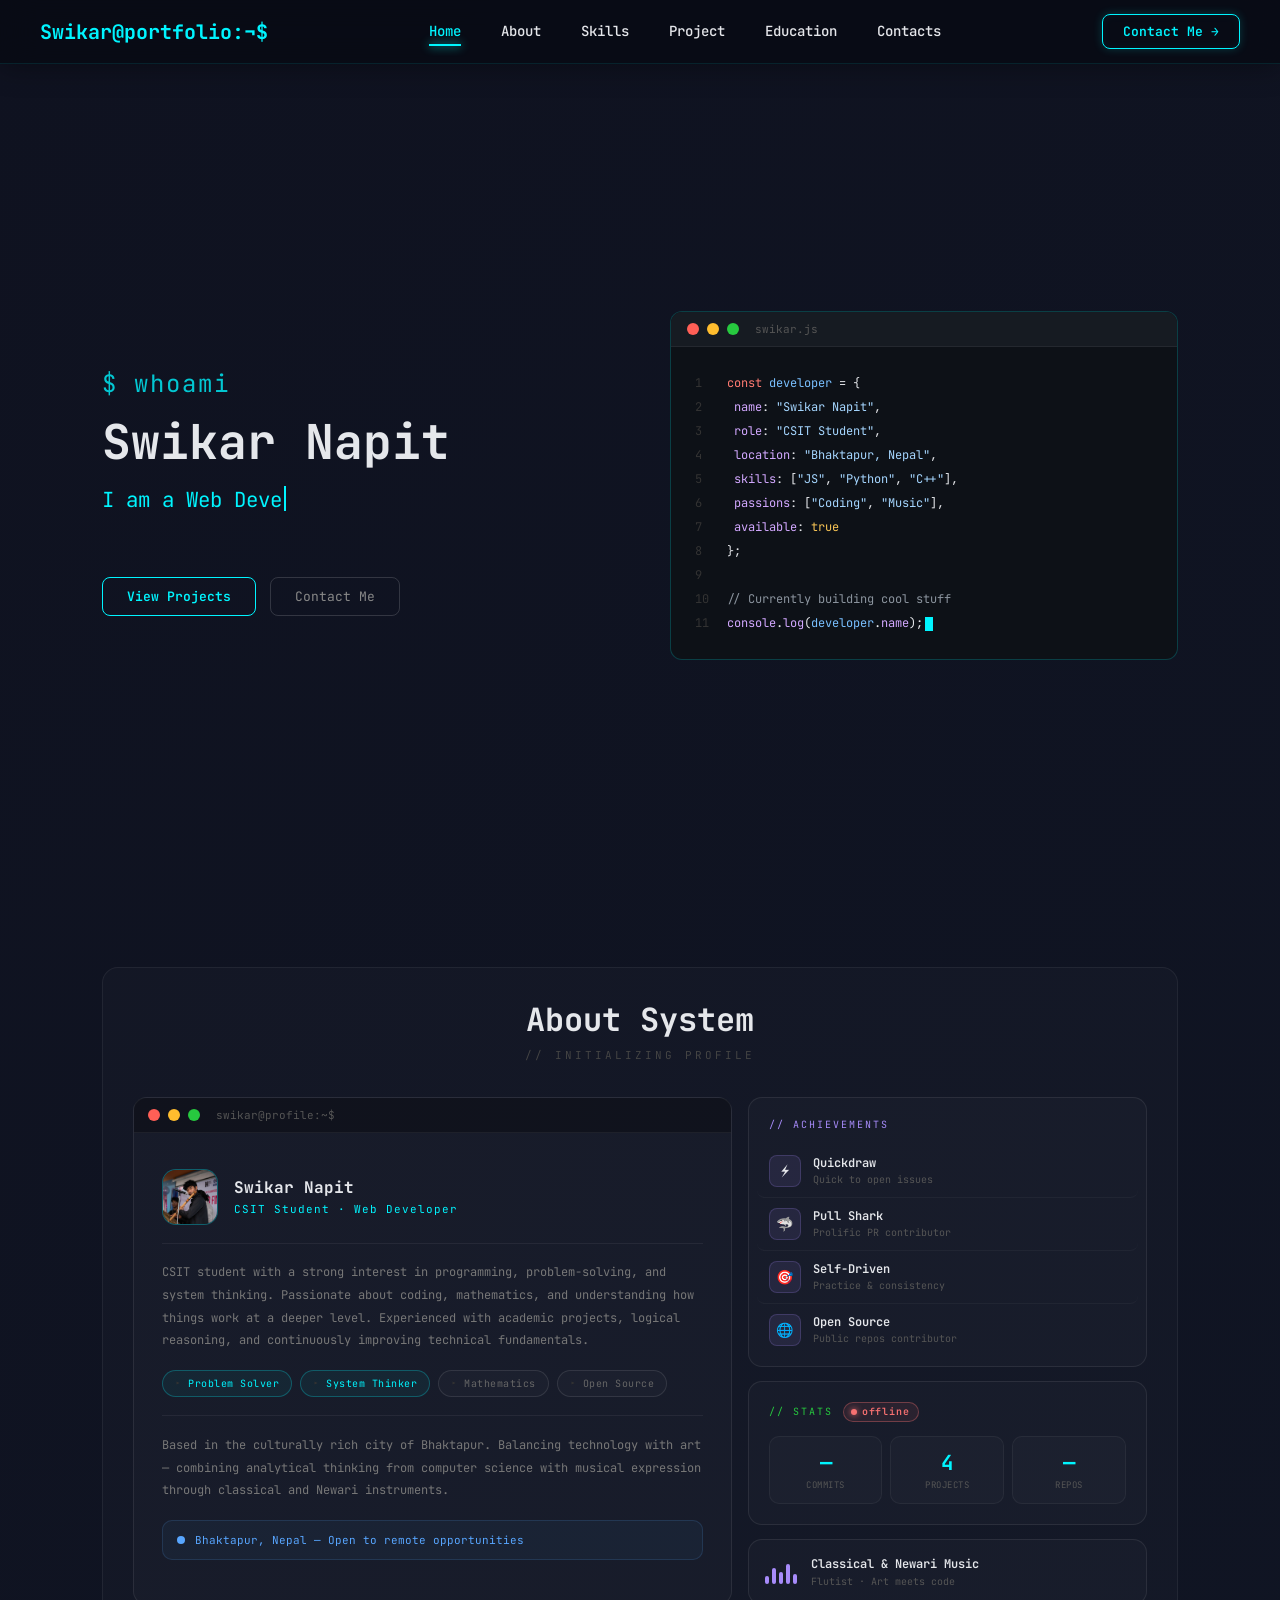
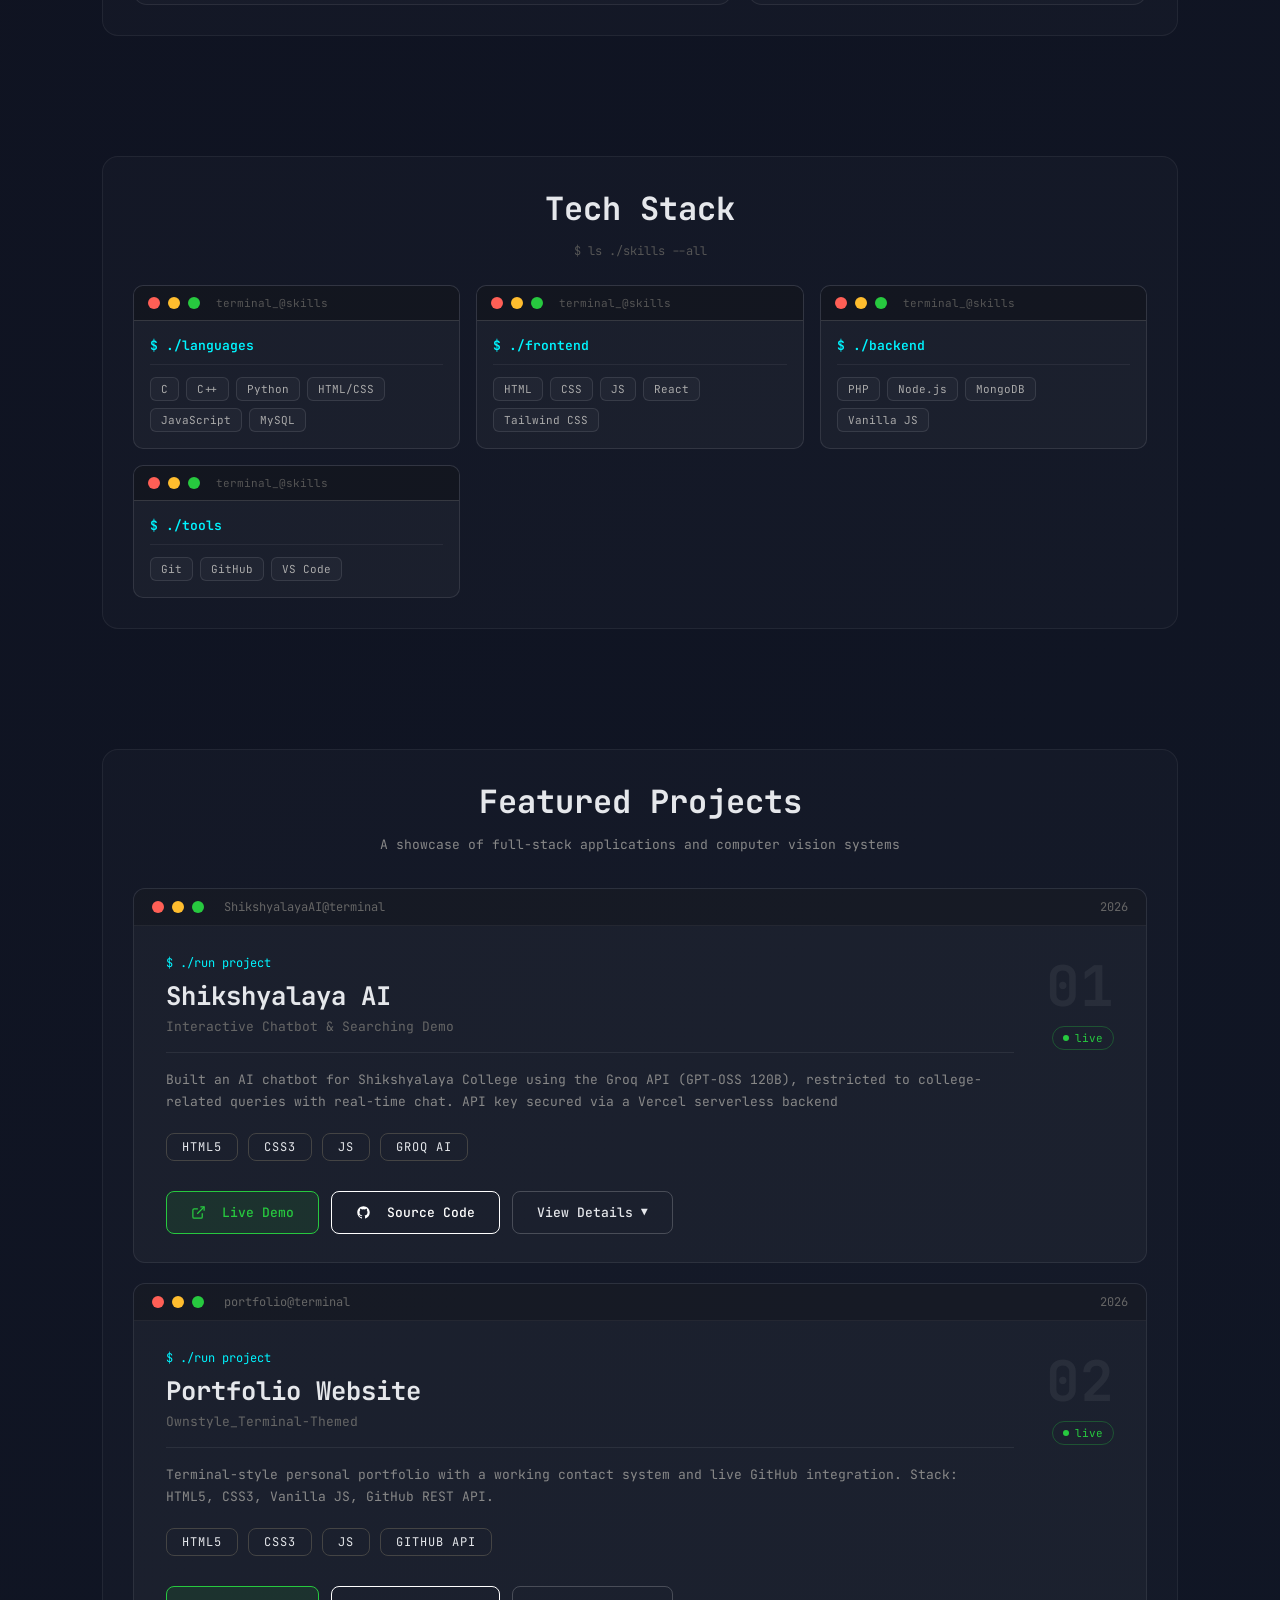
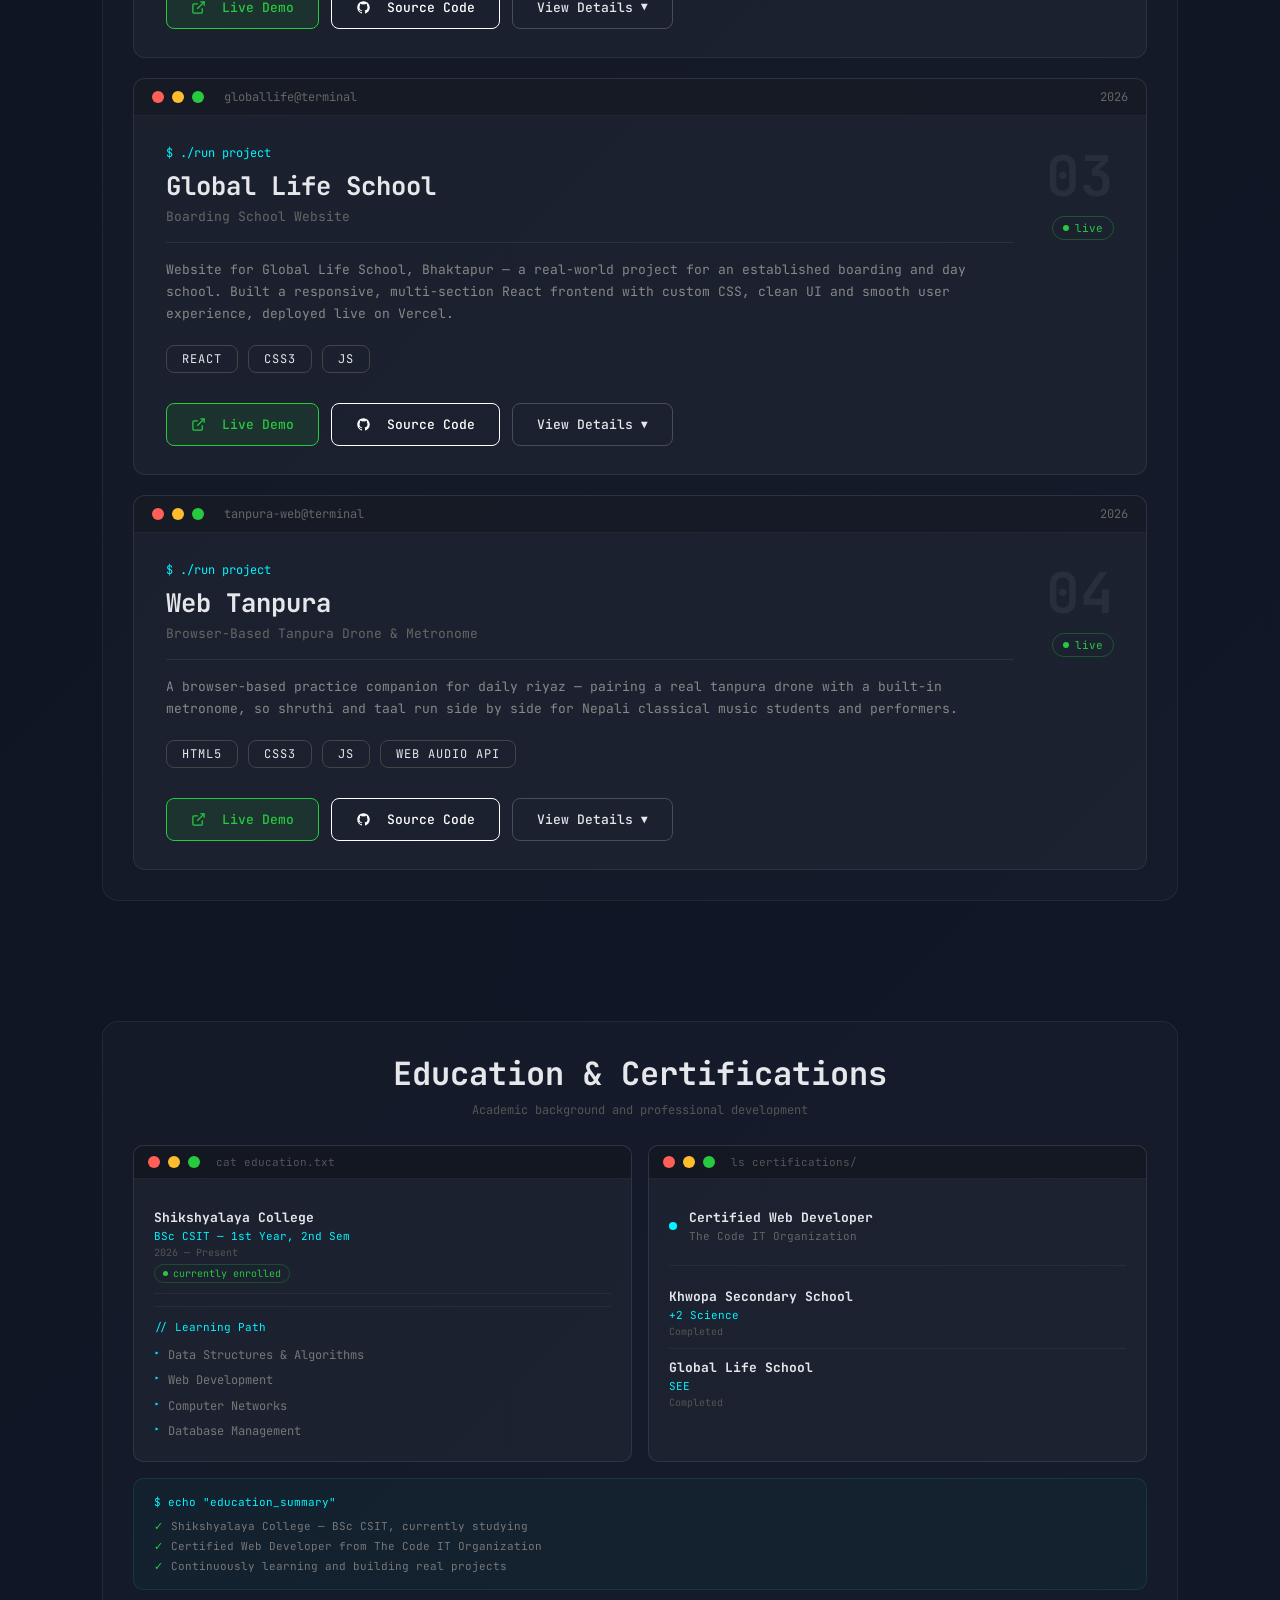
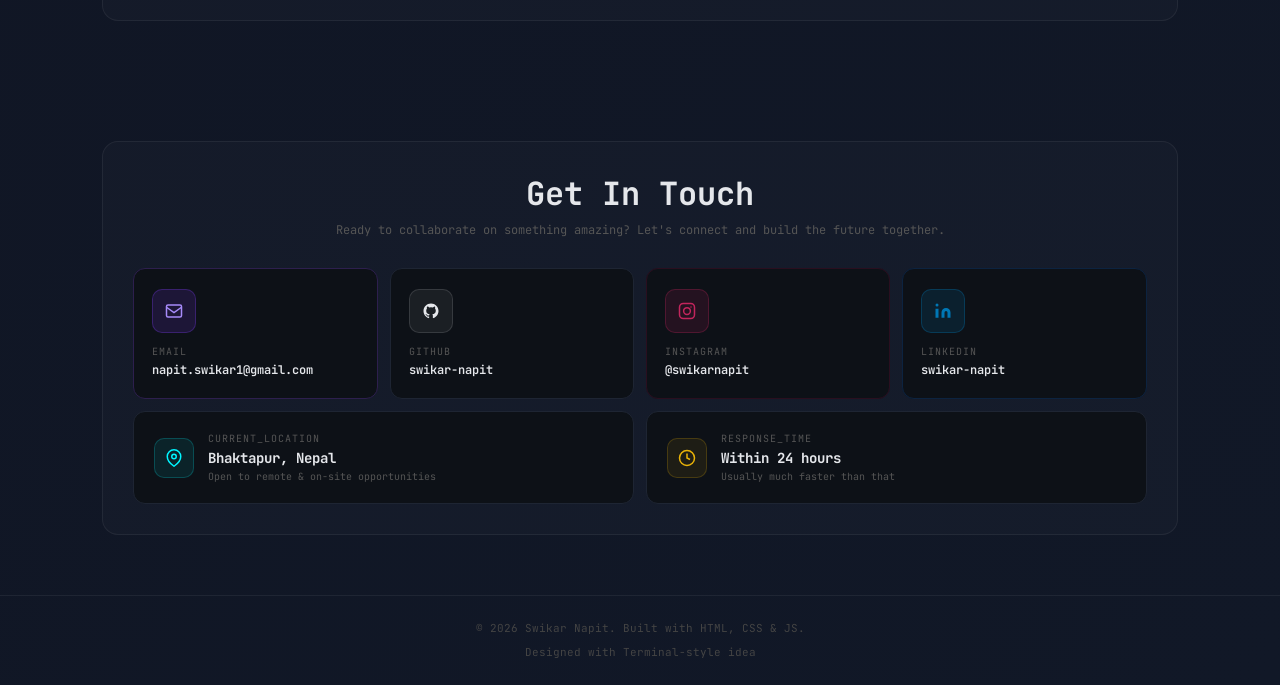
==== commit 678837b9: "photo" ====
--- a/index.html
+++ b/index.html
@@ -136,7 +136,7 @@
                                 <span class="ab-profile-bar-label">swikar@profile:~$</span>
                             </div>
                             <div class="ab-profile-top">
-                                <div class="ab-avatar">SN</div>
+                                <img src="Image/swikar.jpg" alt="Swikar Napit" class="ab-avatar ab-avatar-img">
                                 <div class="ab-profile-info">
                                     <div class="ab-profile-name">Swikar Napit</div>
                                     <div class="ab-profile-role">CSIT Student · Web Developer</div>
--- a/style.css
+++ b/style.css
@@ -719,6 +719,11 @@
     flex-shrink: 0
 }
 
+.ab-avatar-img {
+    object-fit: cover;
+    object-position: 70% 20%;
+}
+
 .ab-profile-name {
     font-size: 16px;
     font-weight: 700;
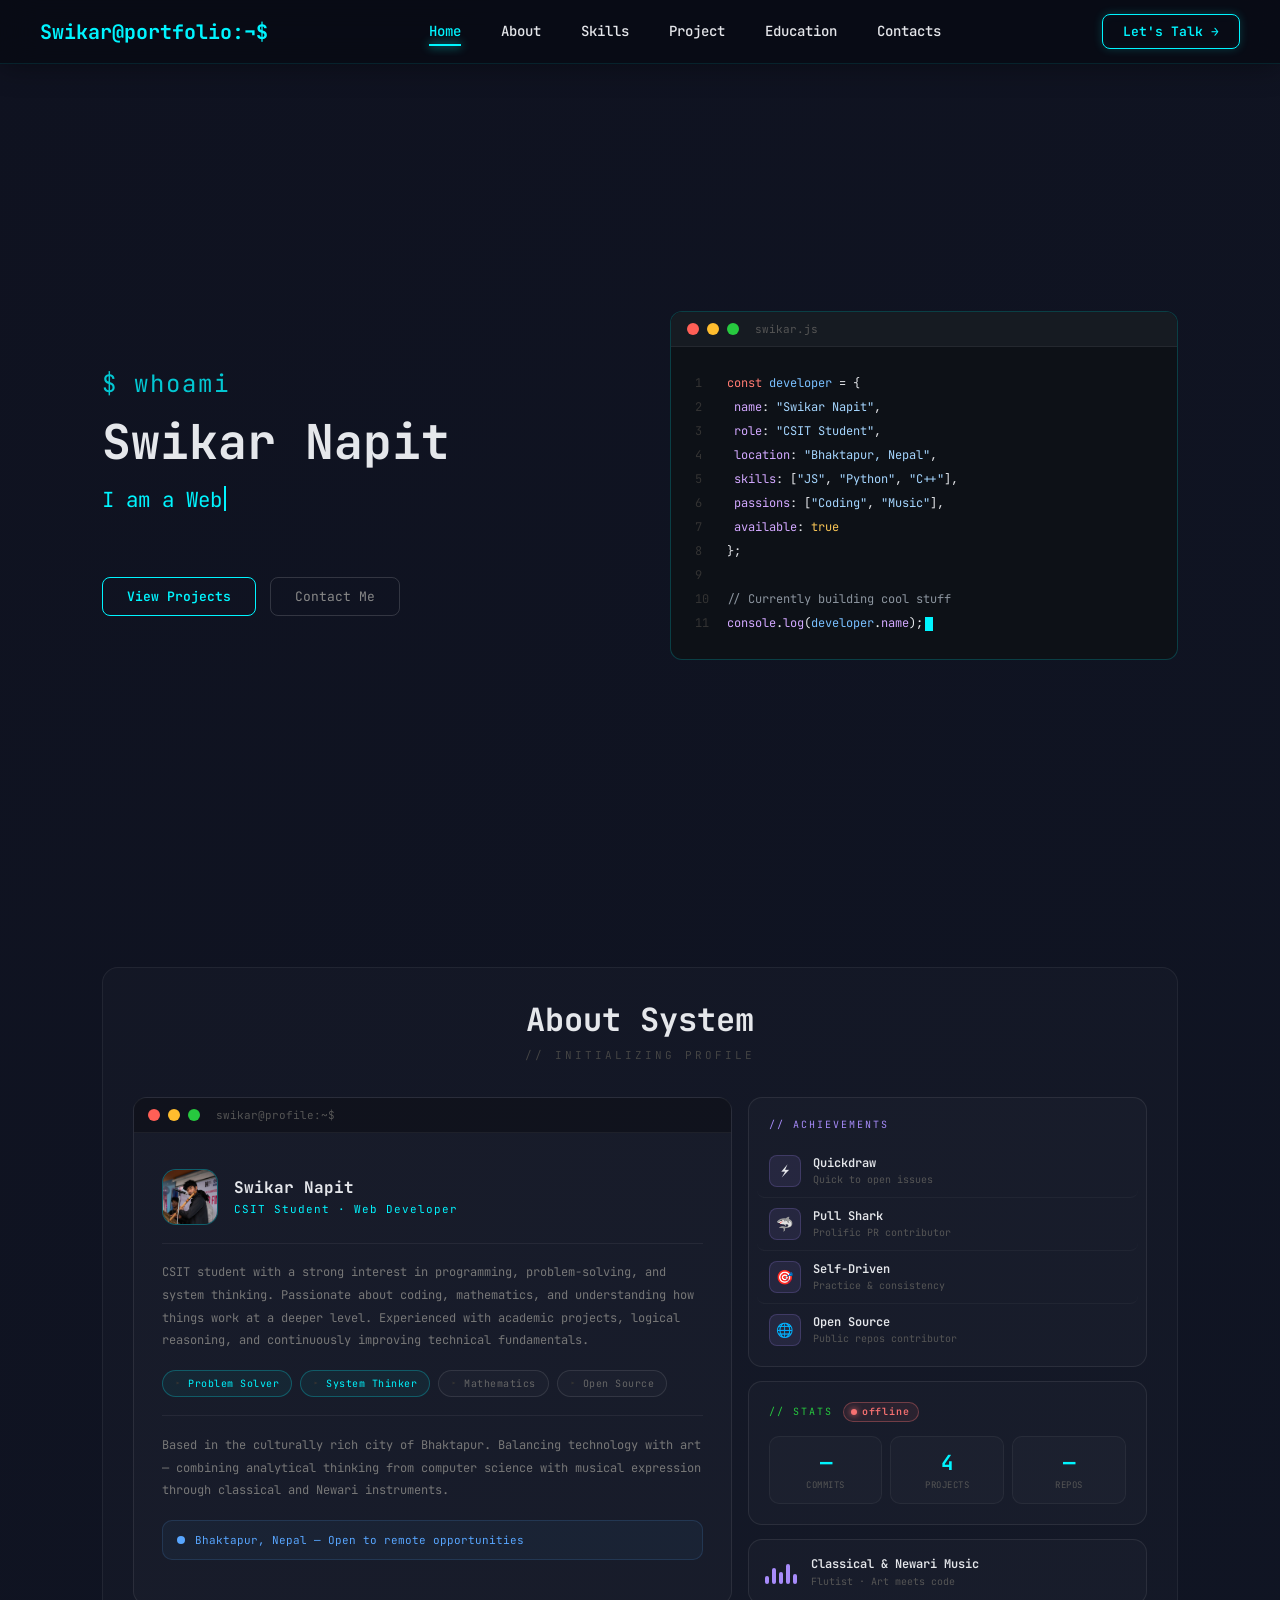
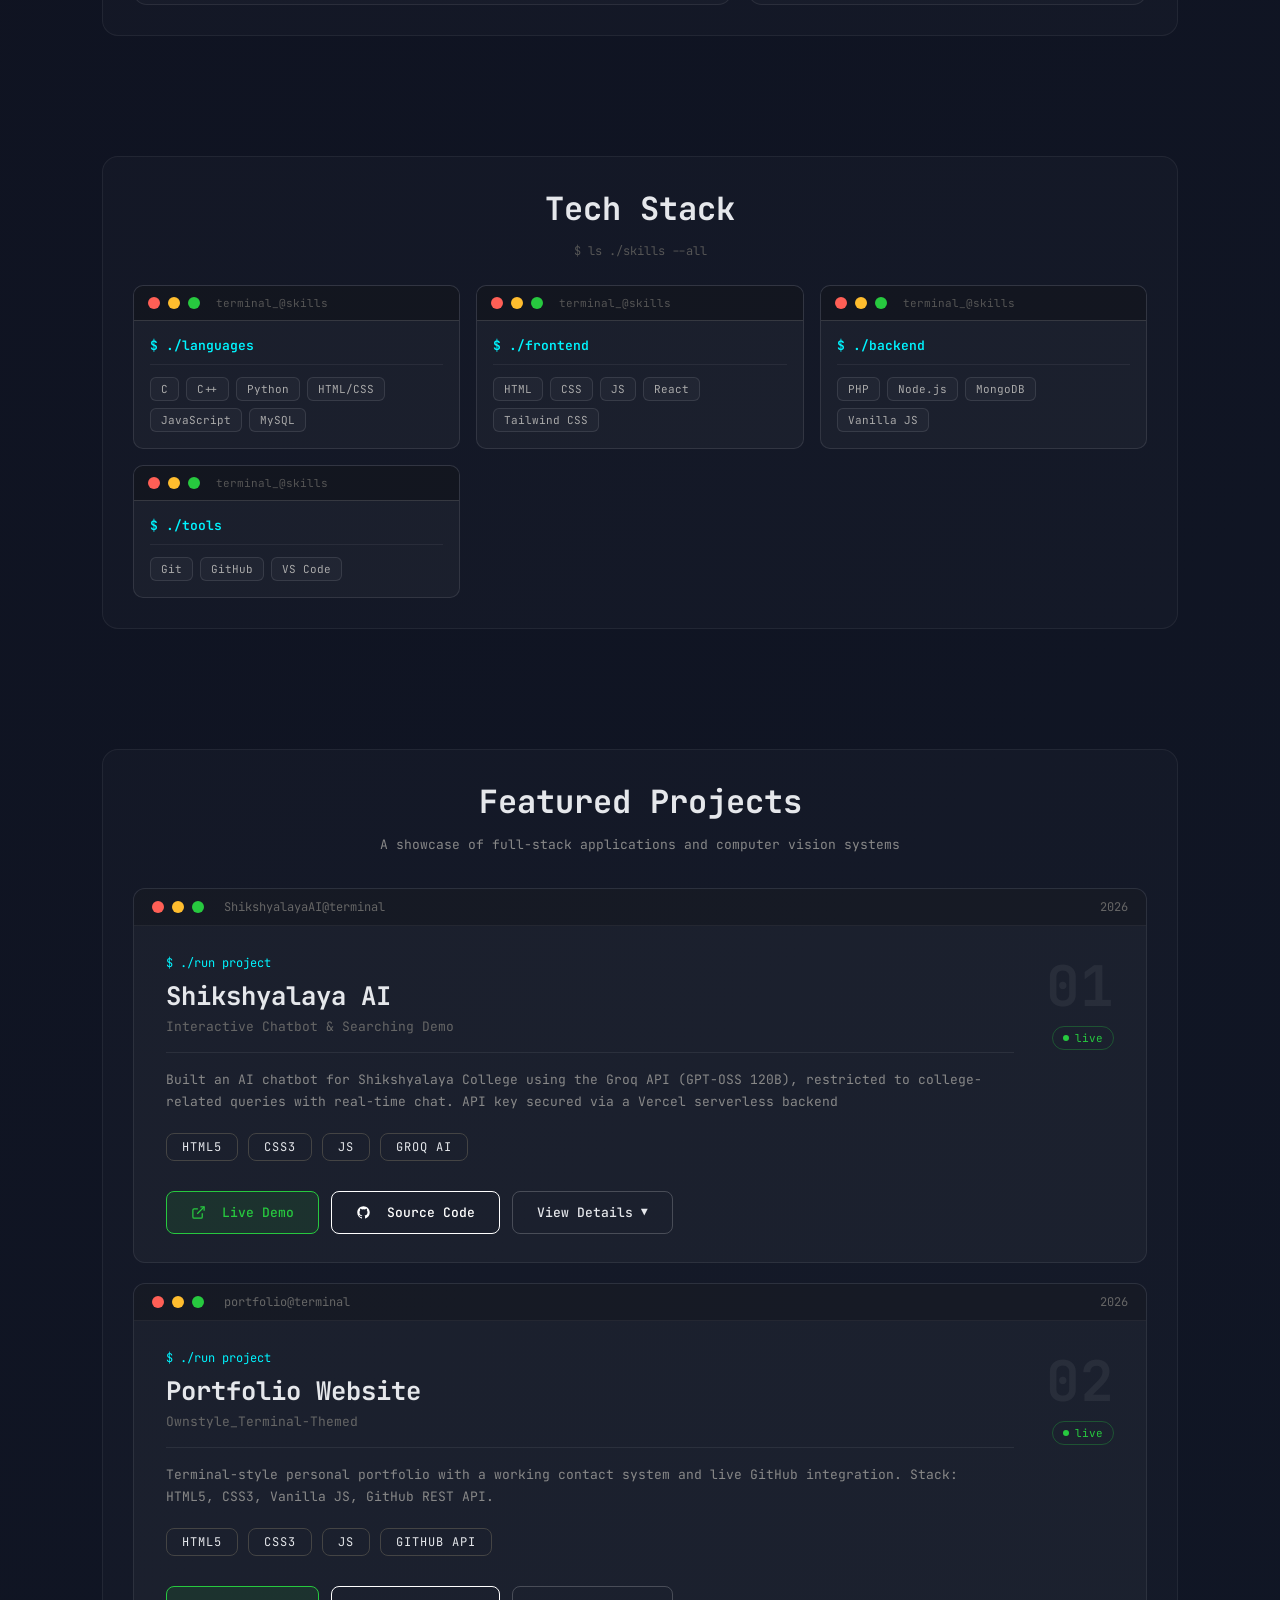
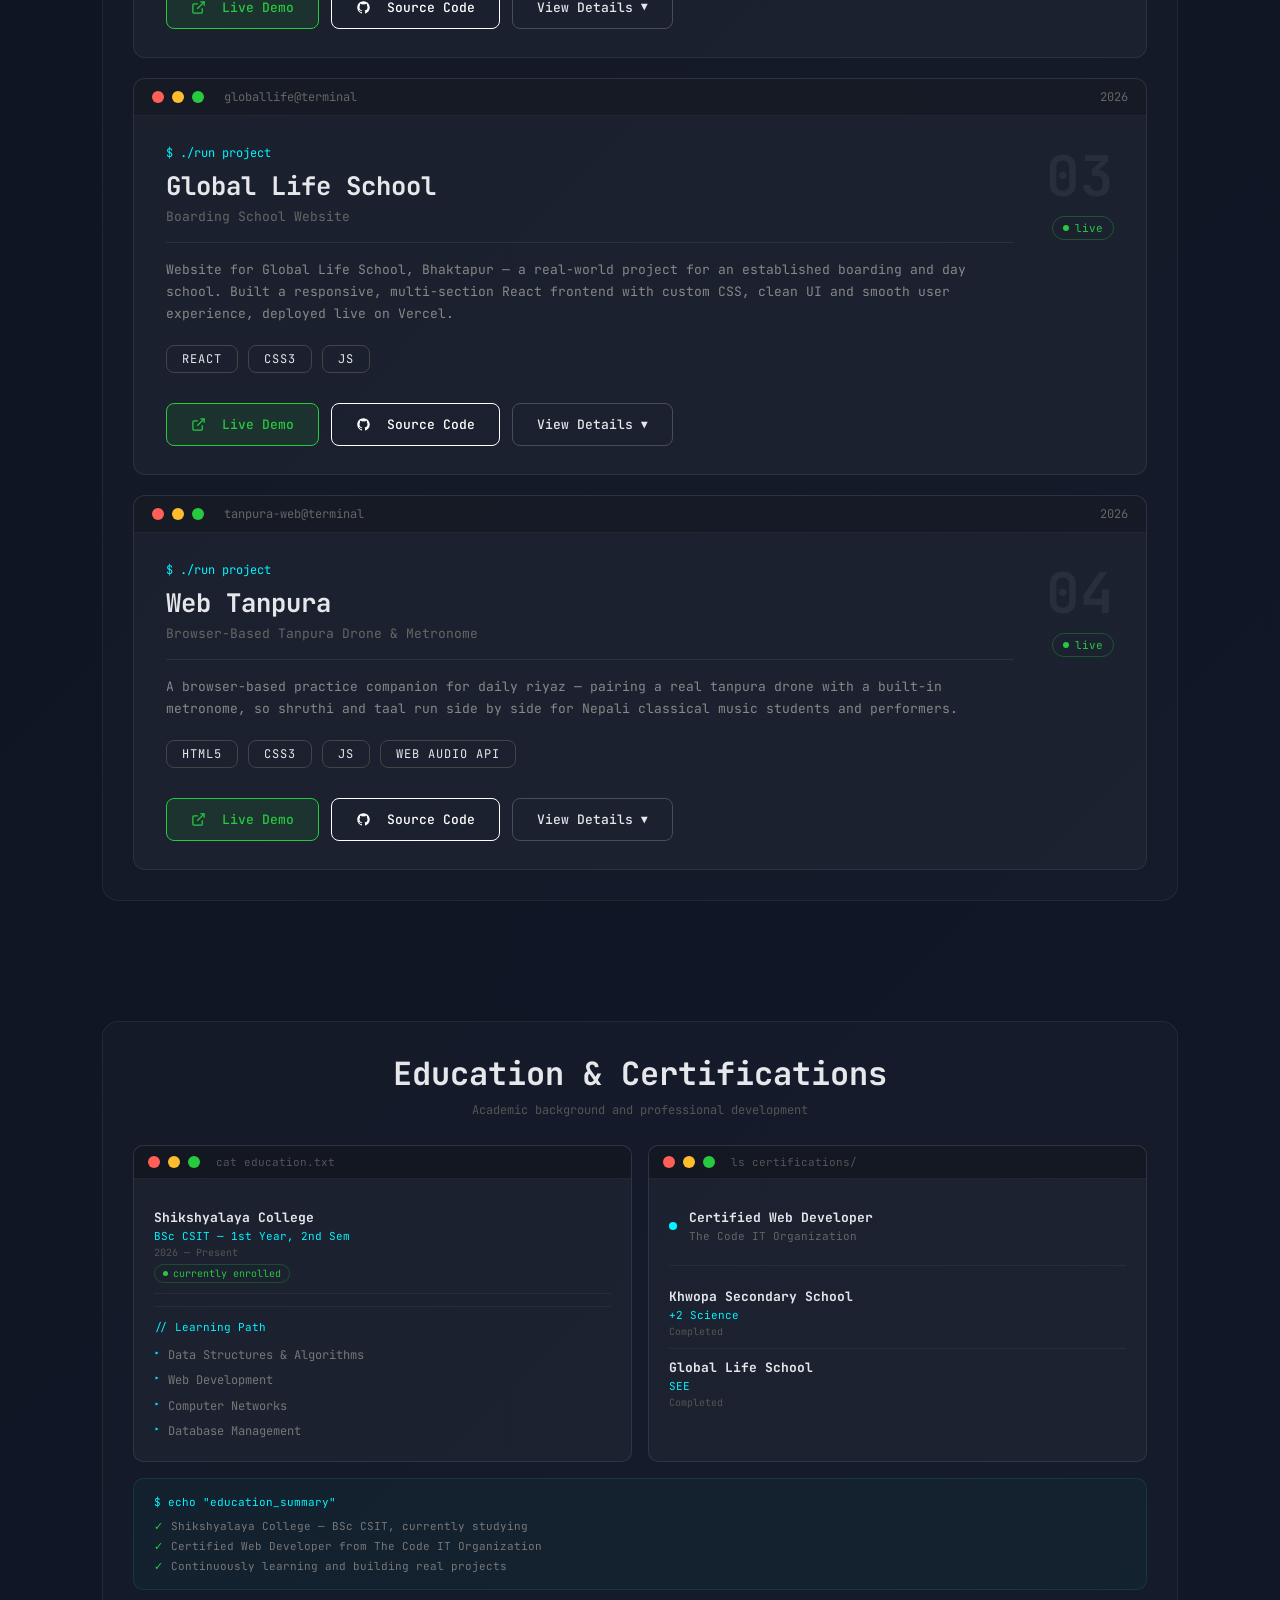
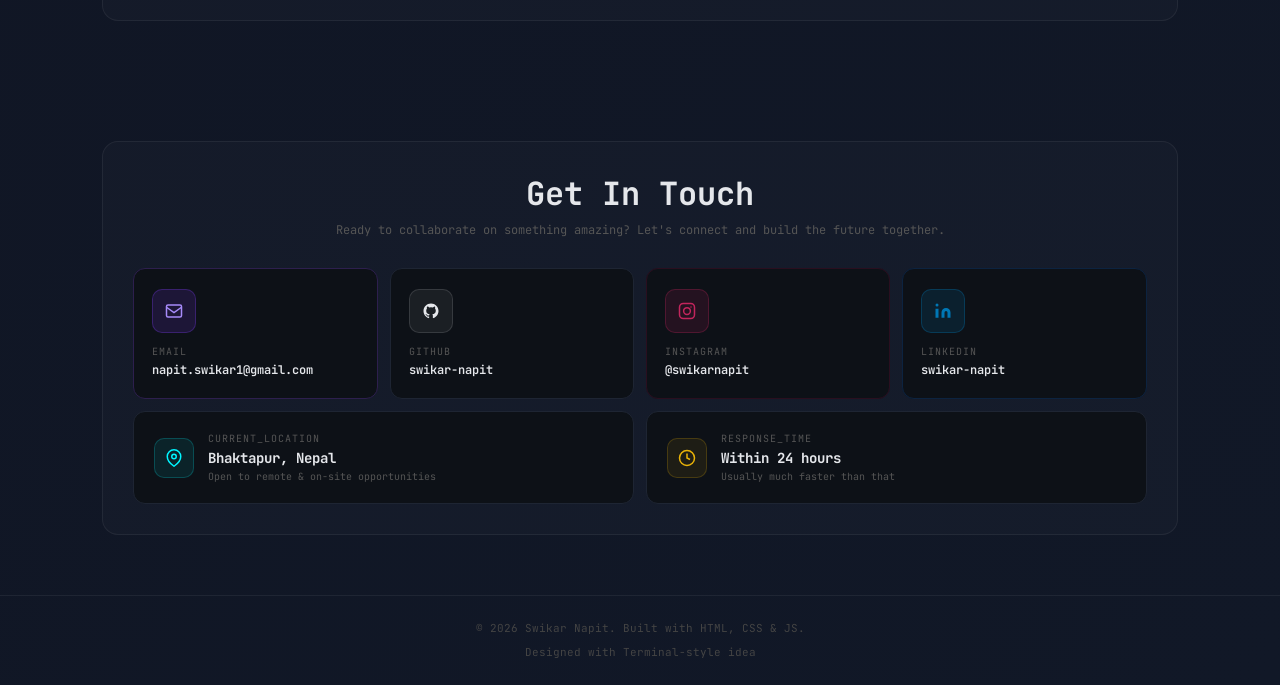
==== commit b4d57fda: "lets talk" ====
--- a/index.html
+++ b/index.html
@@ -48,8 +48,7 @@
                 <div class="nav-mobile-footer">
                     <span class="nav-mobile-footer-cmd">// 6 sections found</span>
                     <button class="nav-mobile-contact"
-                        onclick="document.querySelector('.nav').classList.remove('open'); document.getElementById('hamburger').classList.remove('active'); openContactModal();">Contact
-                        Me →</button>
+                        onclick="document.querySelector('.nav').classList.remove('open'); document.getElementById('hamburger').classList.remove('active'); openContactModal();">Let's Talk →</button>
                 </div>
             </nav>
             <button class="hamburger" id="hamburger" onclick="toggleMenu()">
@@ -57,7 +56,7 @@
                 <span></span>
                 <span></span>
             </button>
-            <button class="contact-btn" onclick="openContactModal()">Contact Me</button>
+            <button class="contact-btn" onclick="openContactModal()">Let's Talk</button>
         </div>
         <main>
             <section id="home">
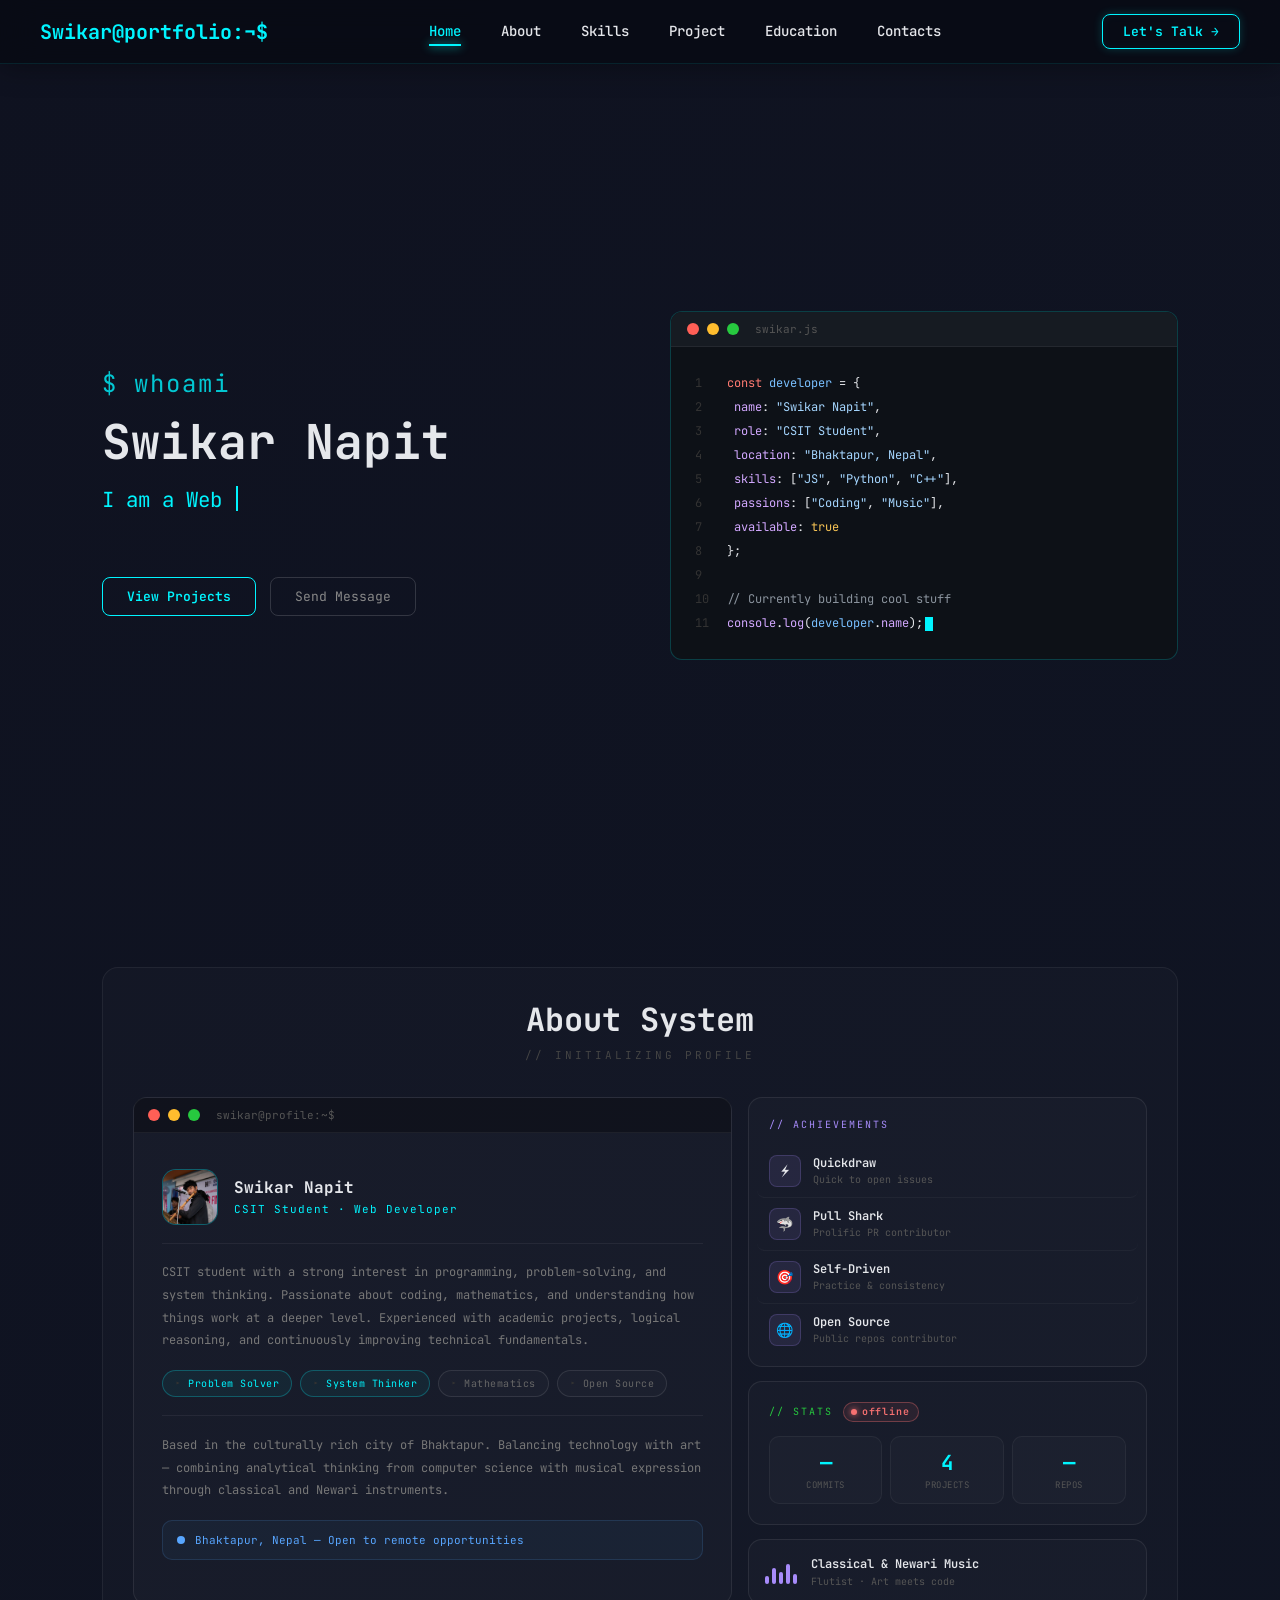
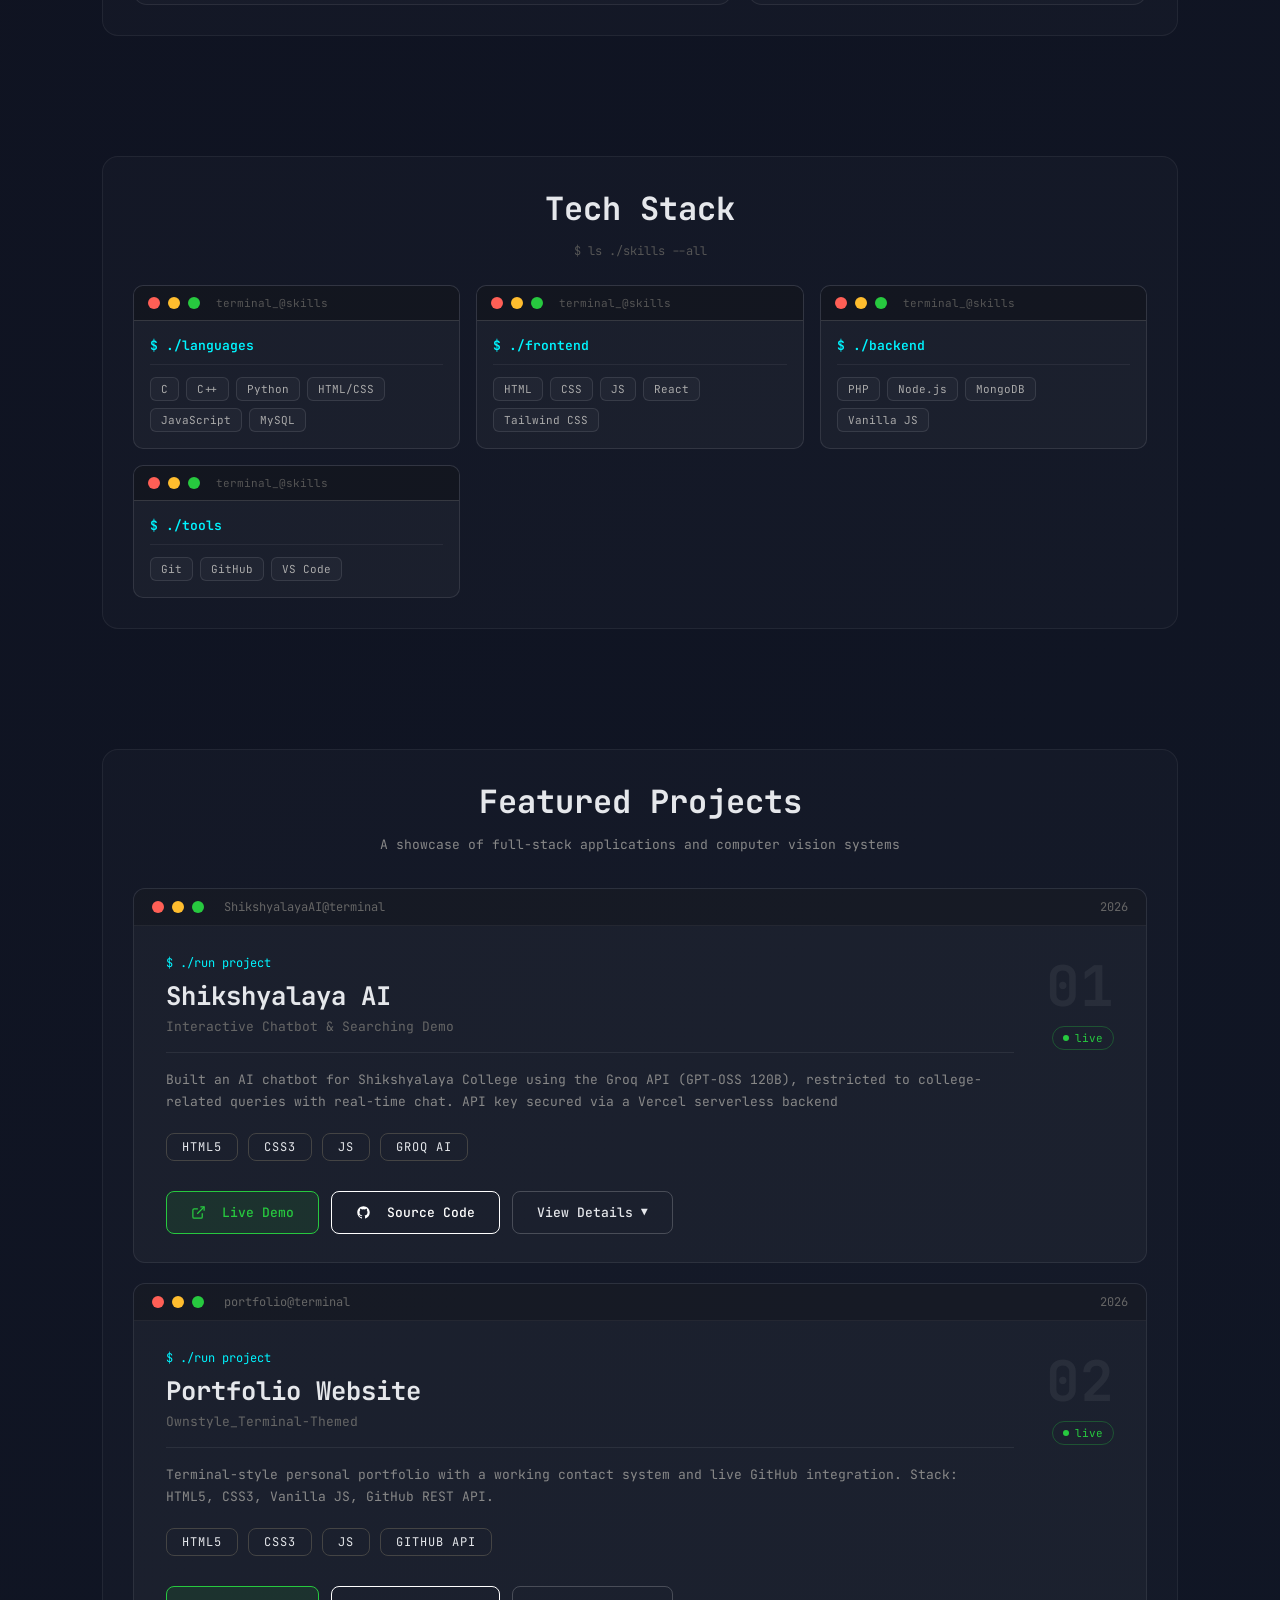
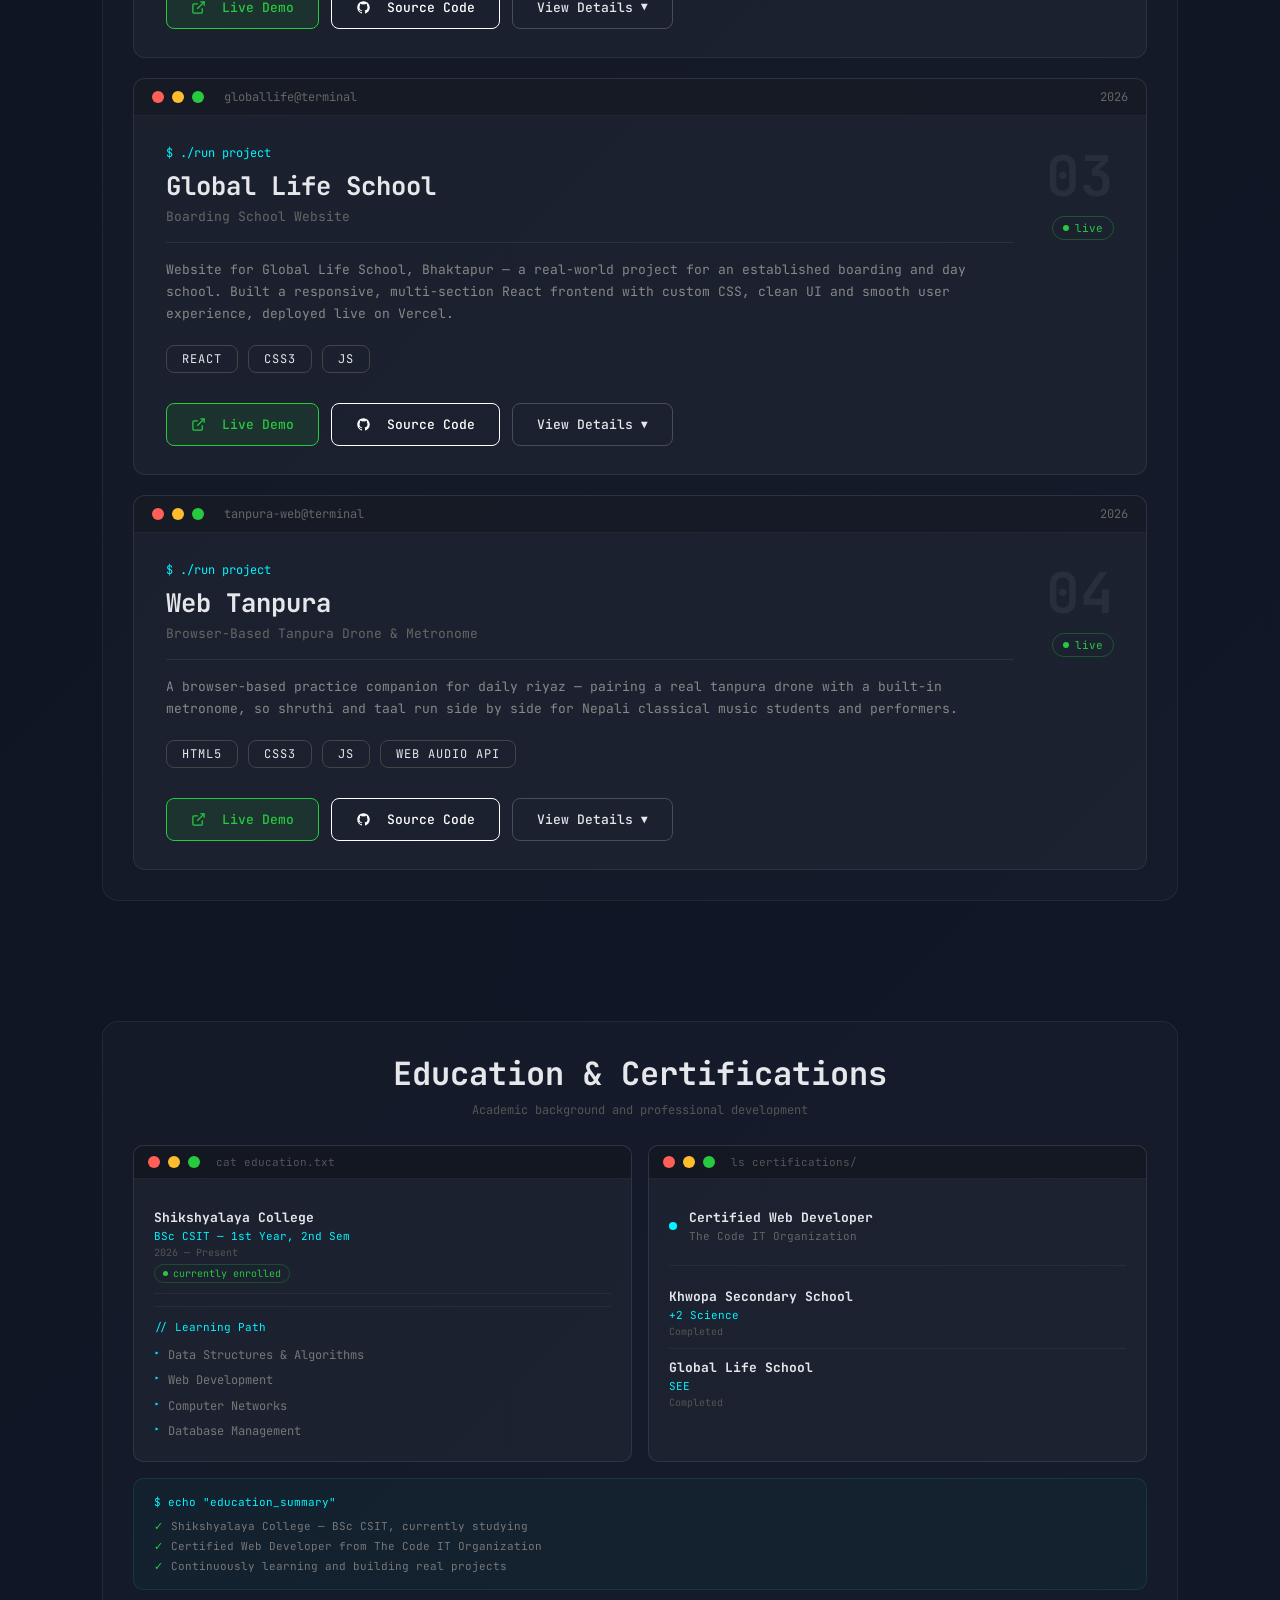
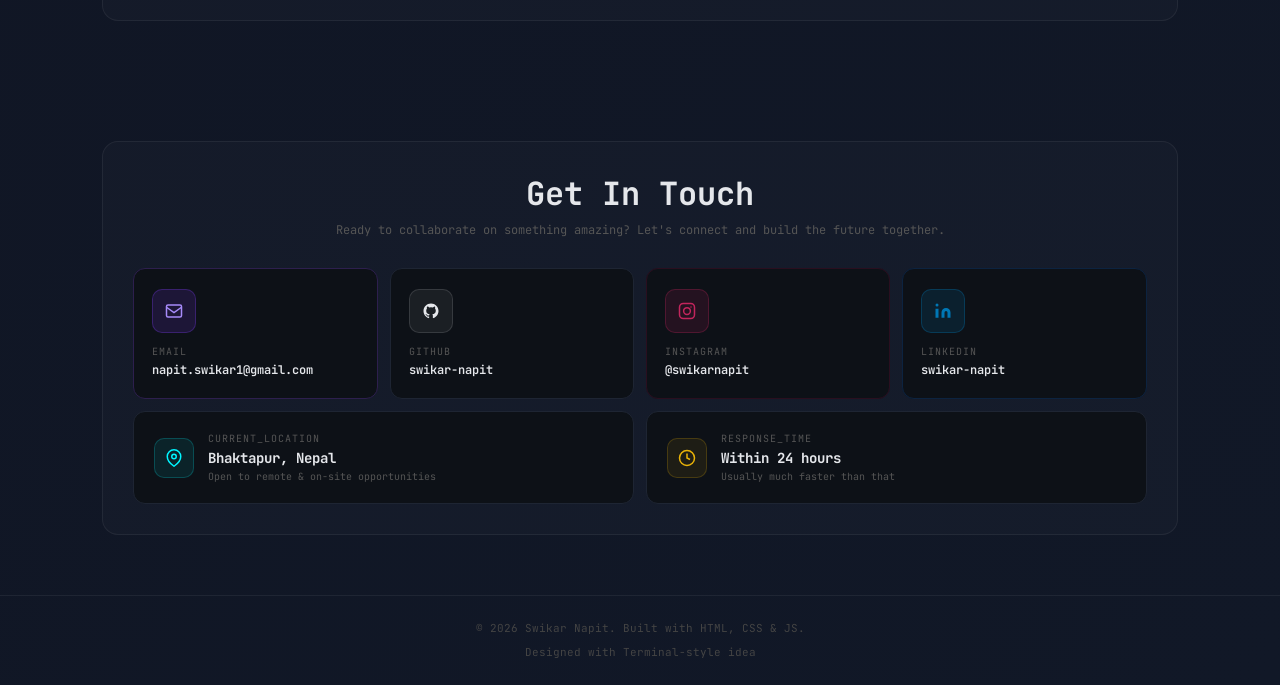
==== commit 3fcdb34d: "send message" ====
--- a/index.html
+++ b/index.html
@@ -69,7 +69,7 @@
                             <a href="javascript:void(0)" onclick="scrollToSection('project')"
                                 class="home-btn-primary">View Projects</a>
                             <a href="javascript:void(0)" onclick="openContactModal()"
-                                class="home-btn-secondary">Contact Me</a>
+                                class="home-btn-secondary">Send Message</a>
                         </div>
                     </div>
                     <div class="home-right">
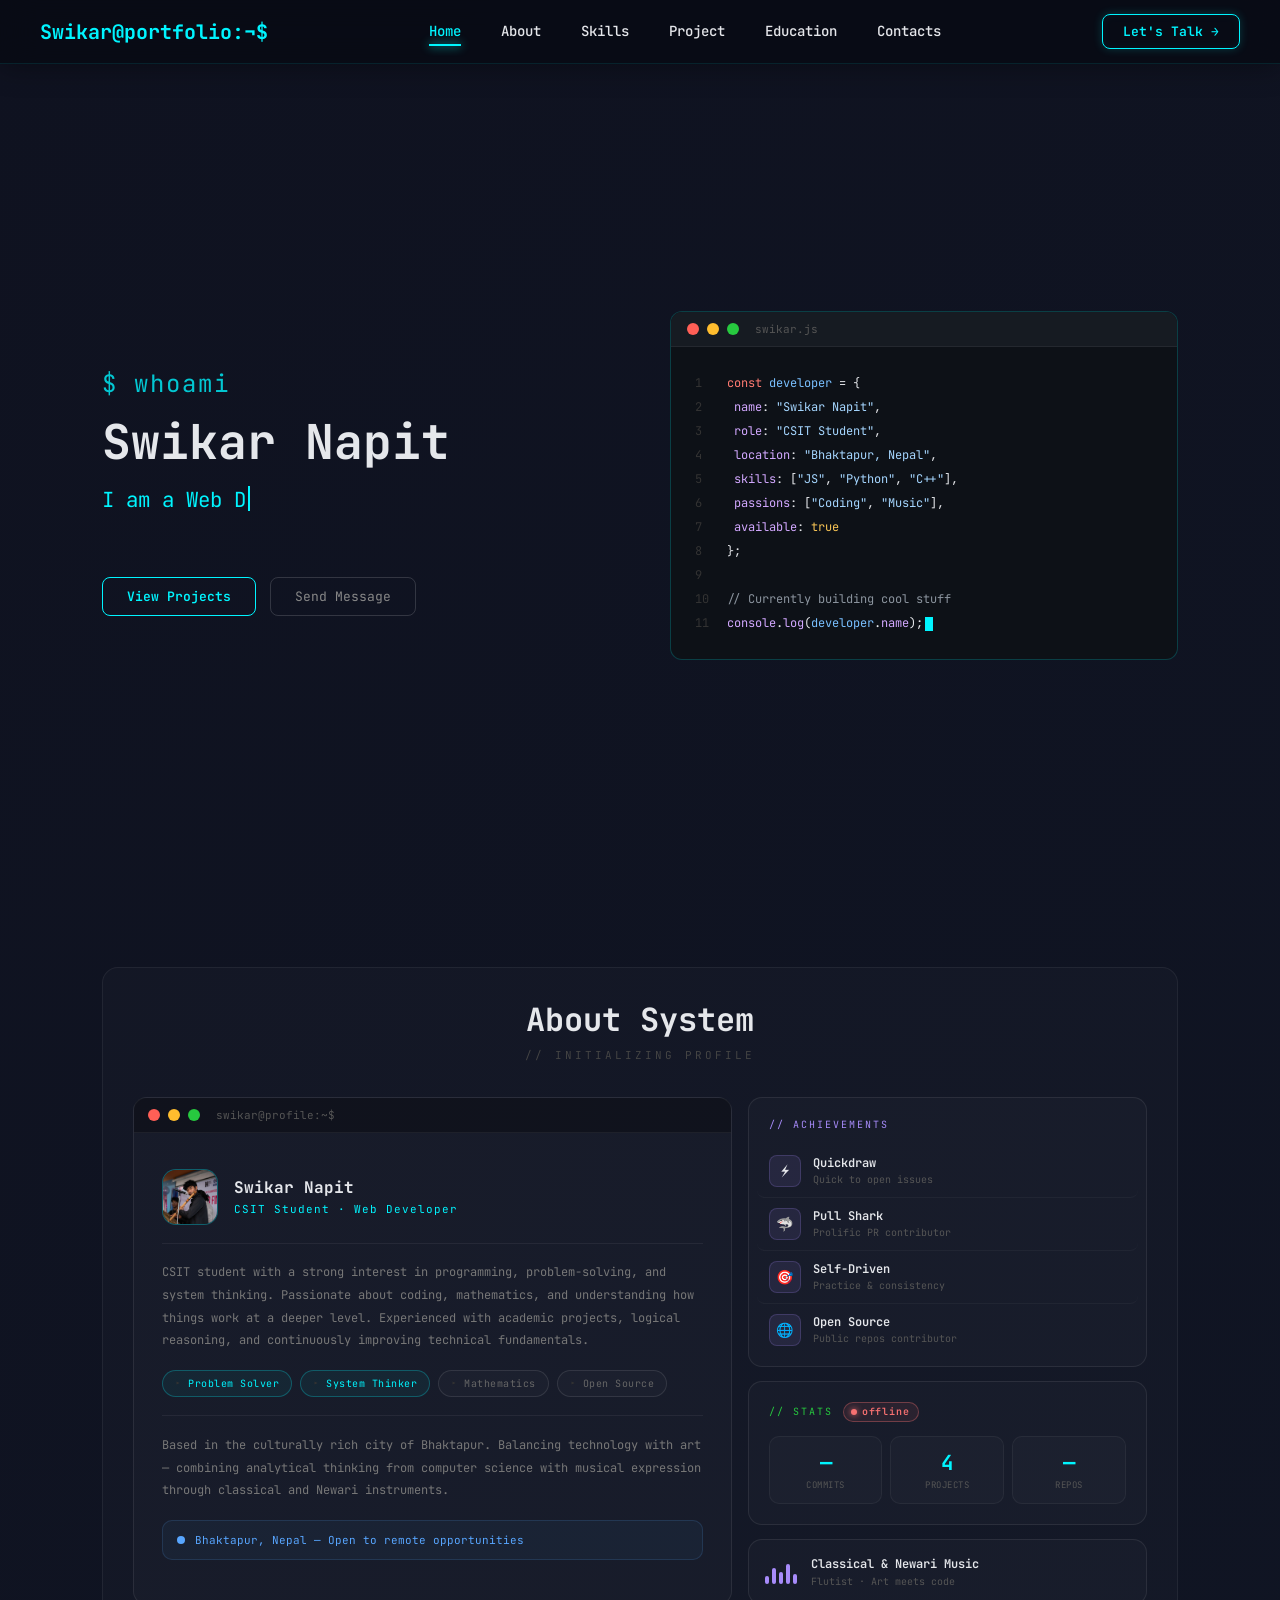
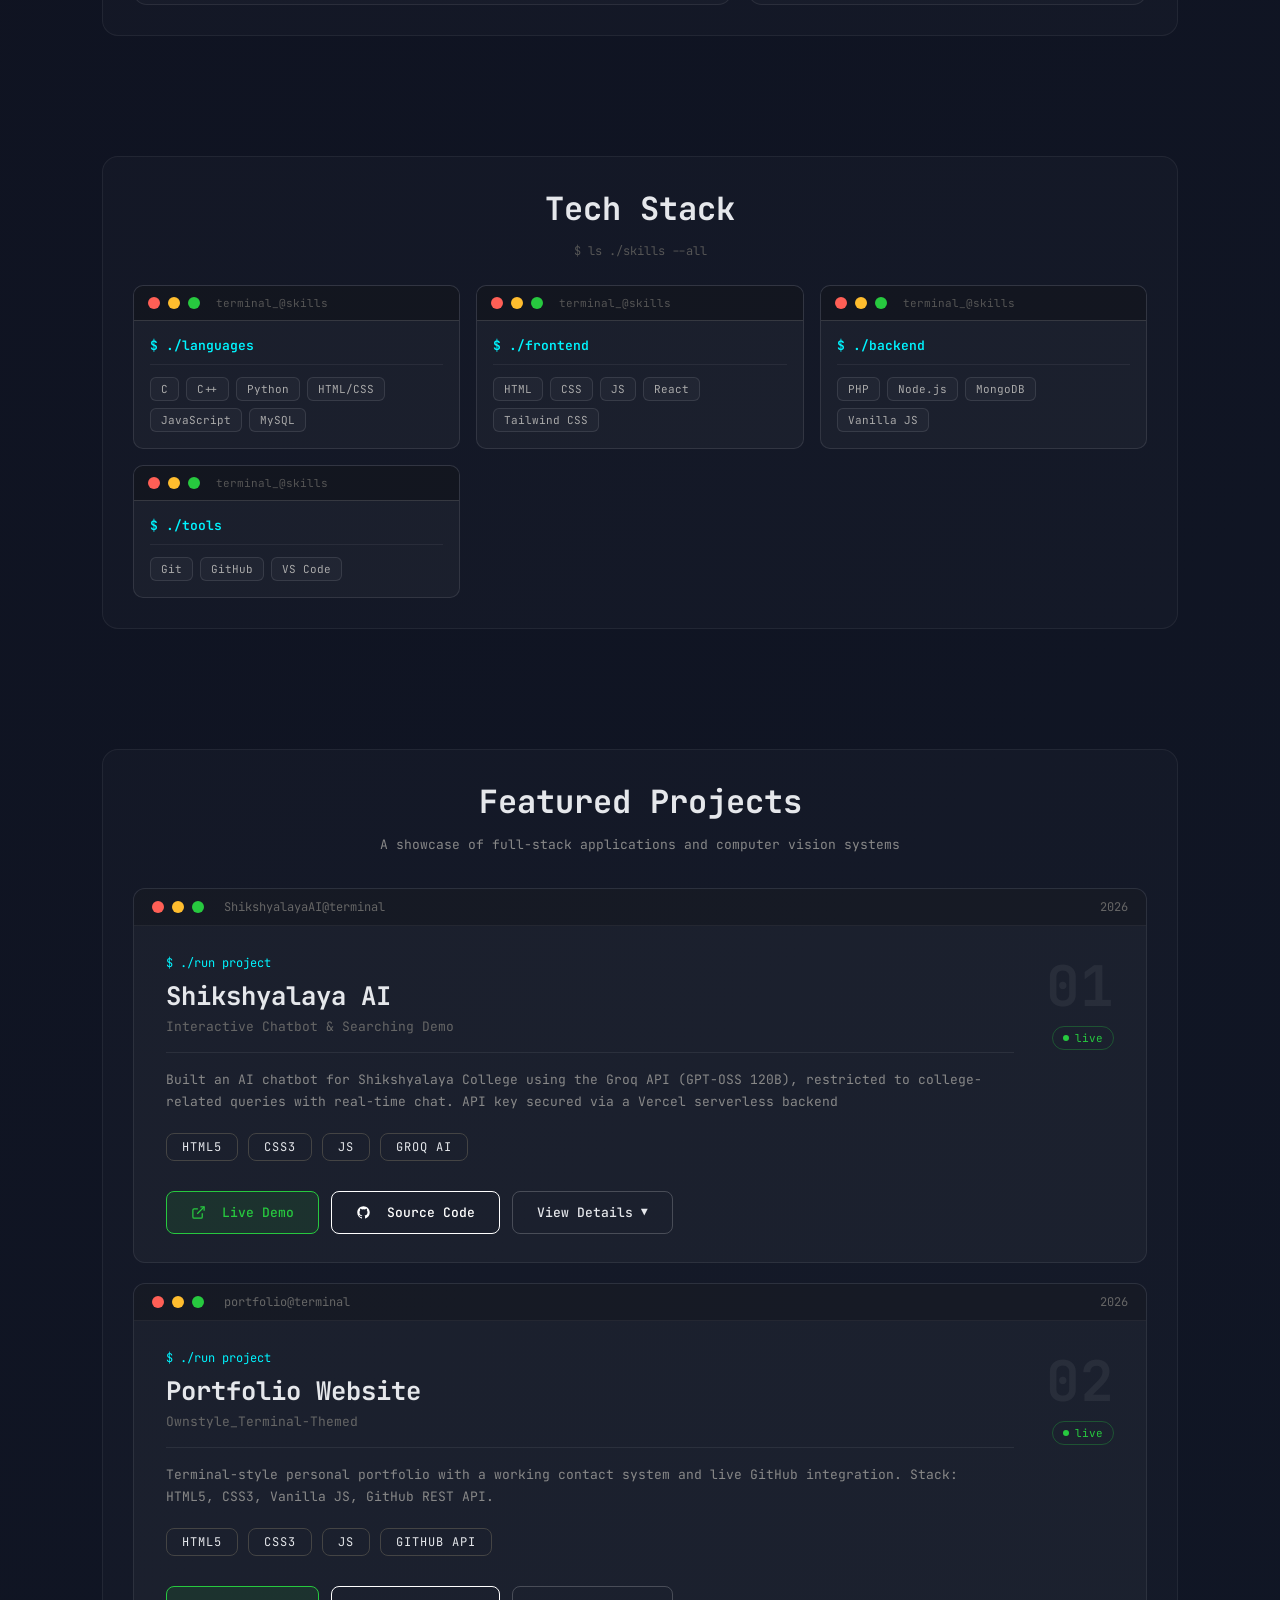
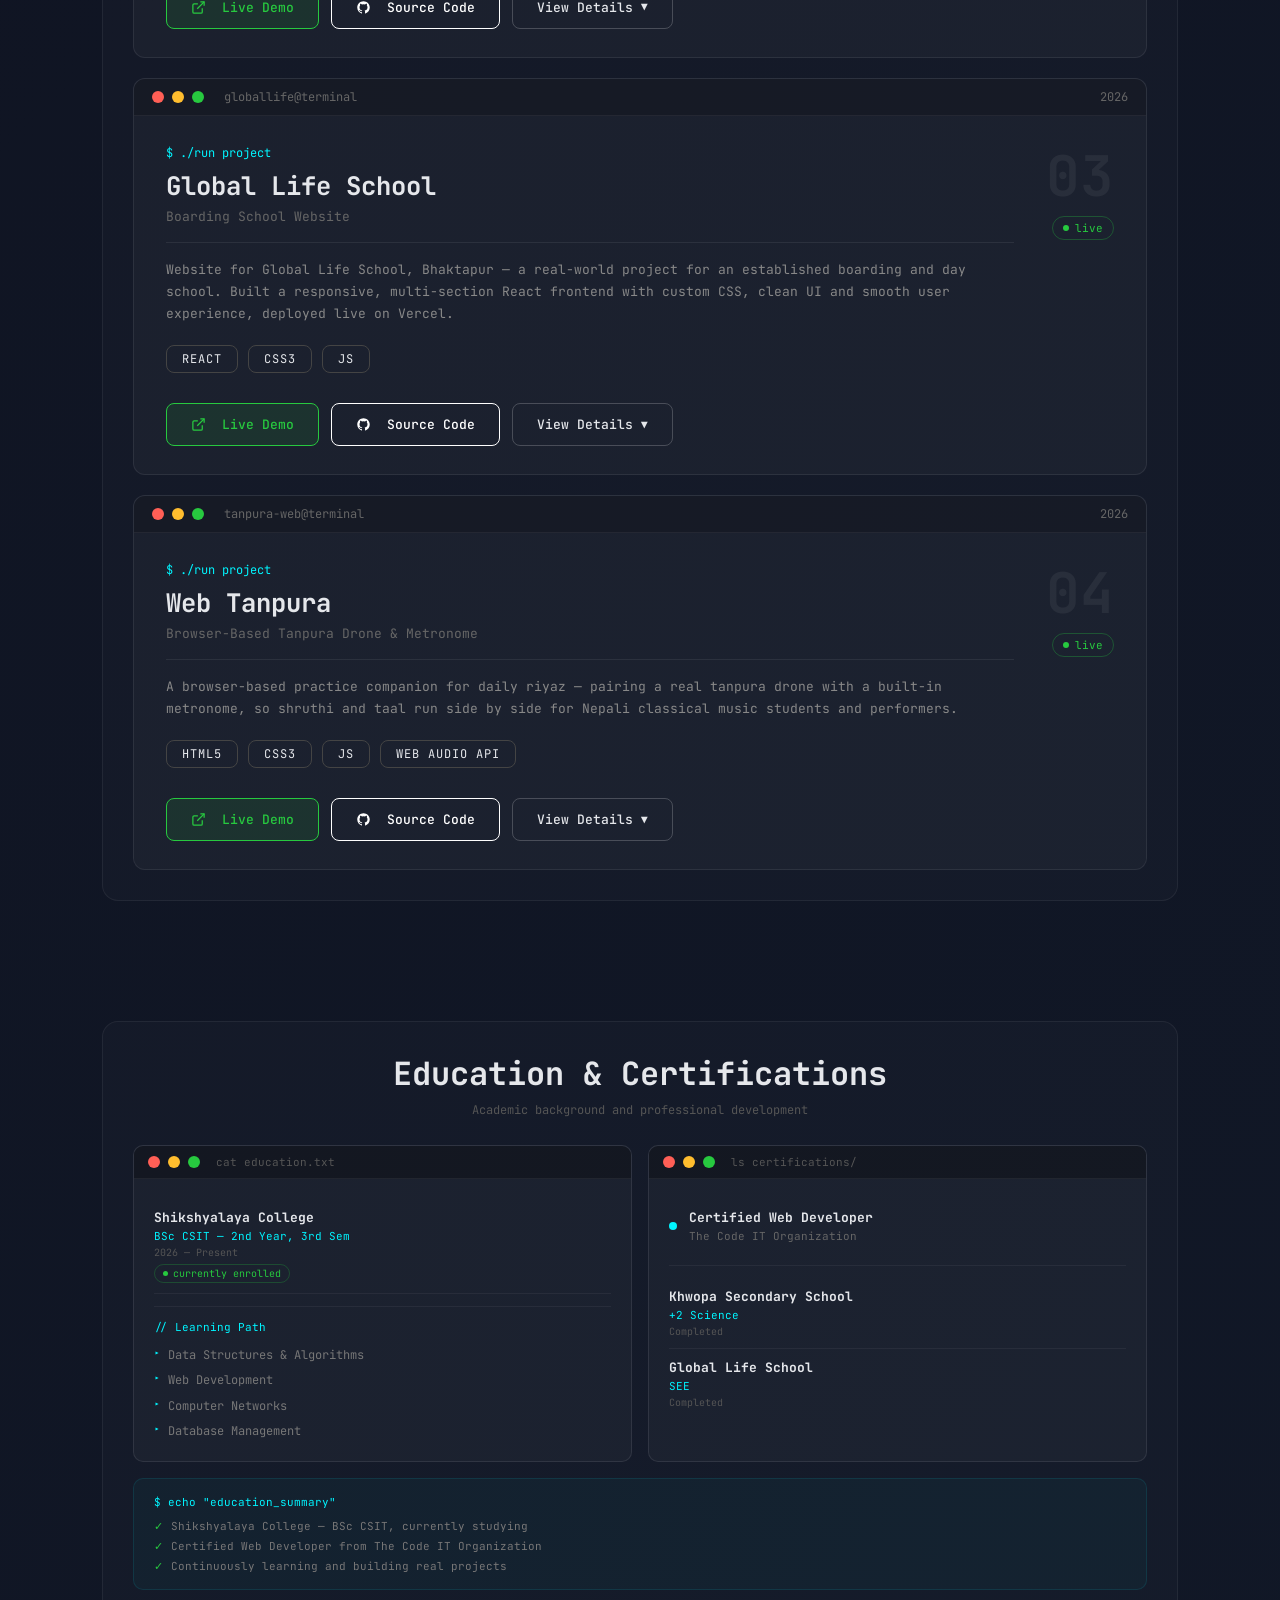
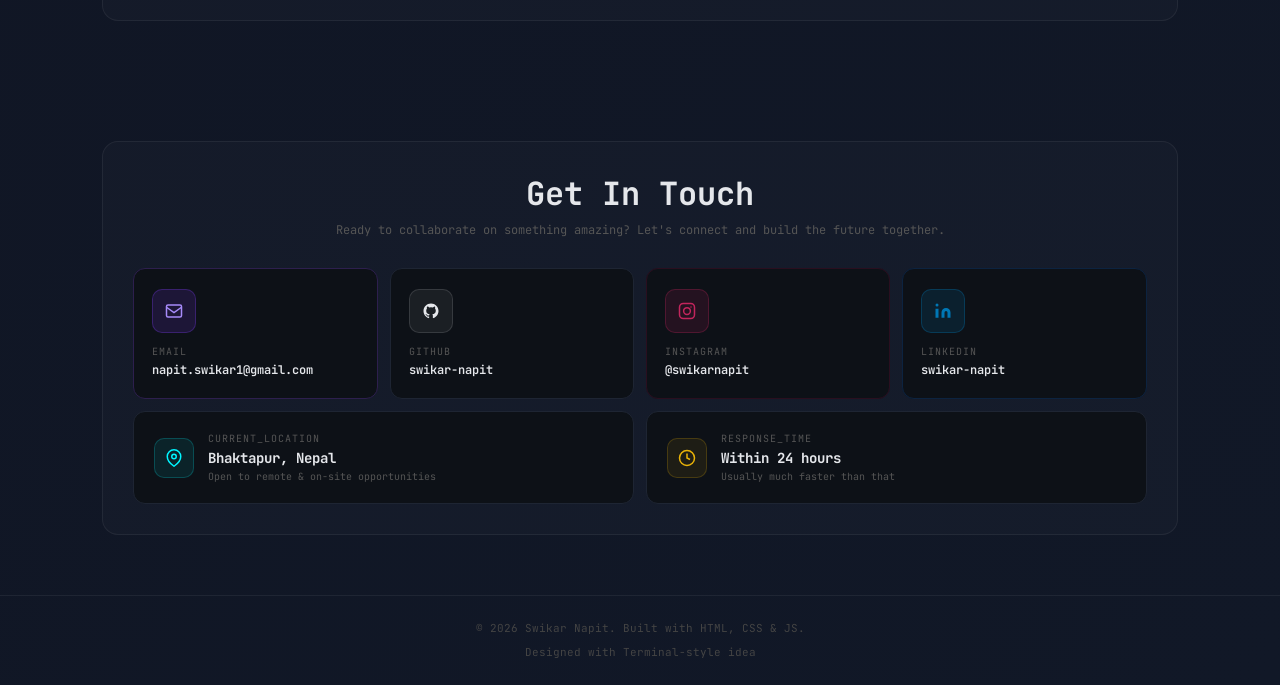
==== commit 274961c6: "college info" ====
--- a/index.html
+++ b/index.html
@@ -671,7 +671,7 @@
                                 <div class="ed-item">
                                     <div class="ed-info">
                                         <div class="ed-name">Shikshyalaya College</div>
-                                        <div class="ed-degree">BSc CSIT — 1st Year, 2nd Sem</div>
+                                        <div class="ed-degree">BSc CSIT — 2nd Year, 3rd Sem</div>
                                         <div class="ed-year">2026 — Present</div>
                                         <div class="ed-badge">
                                             <div class="ed-badge-dot"></div>currently enrolled
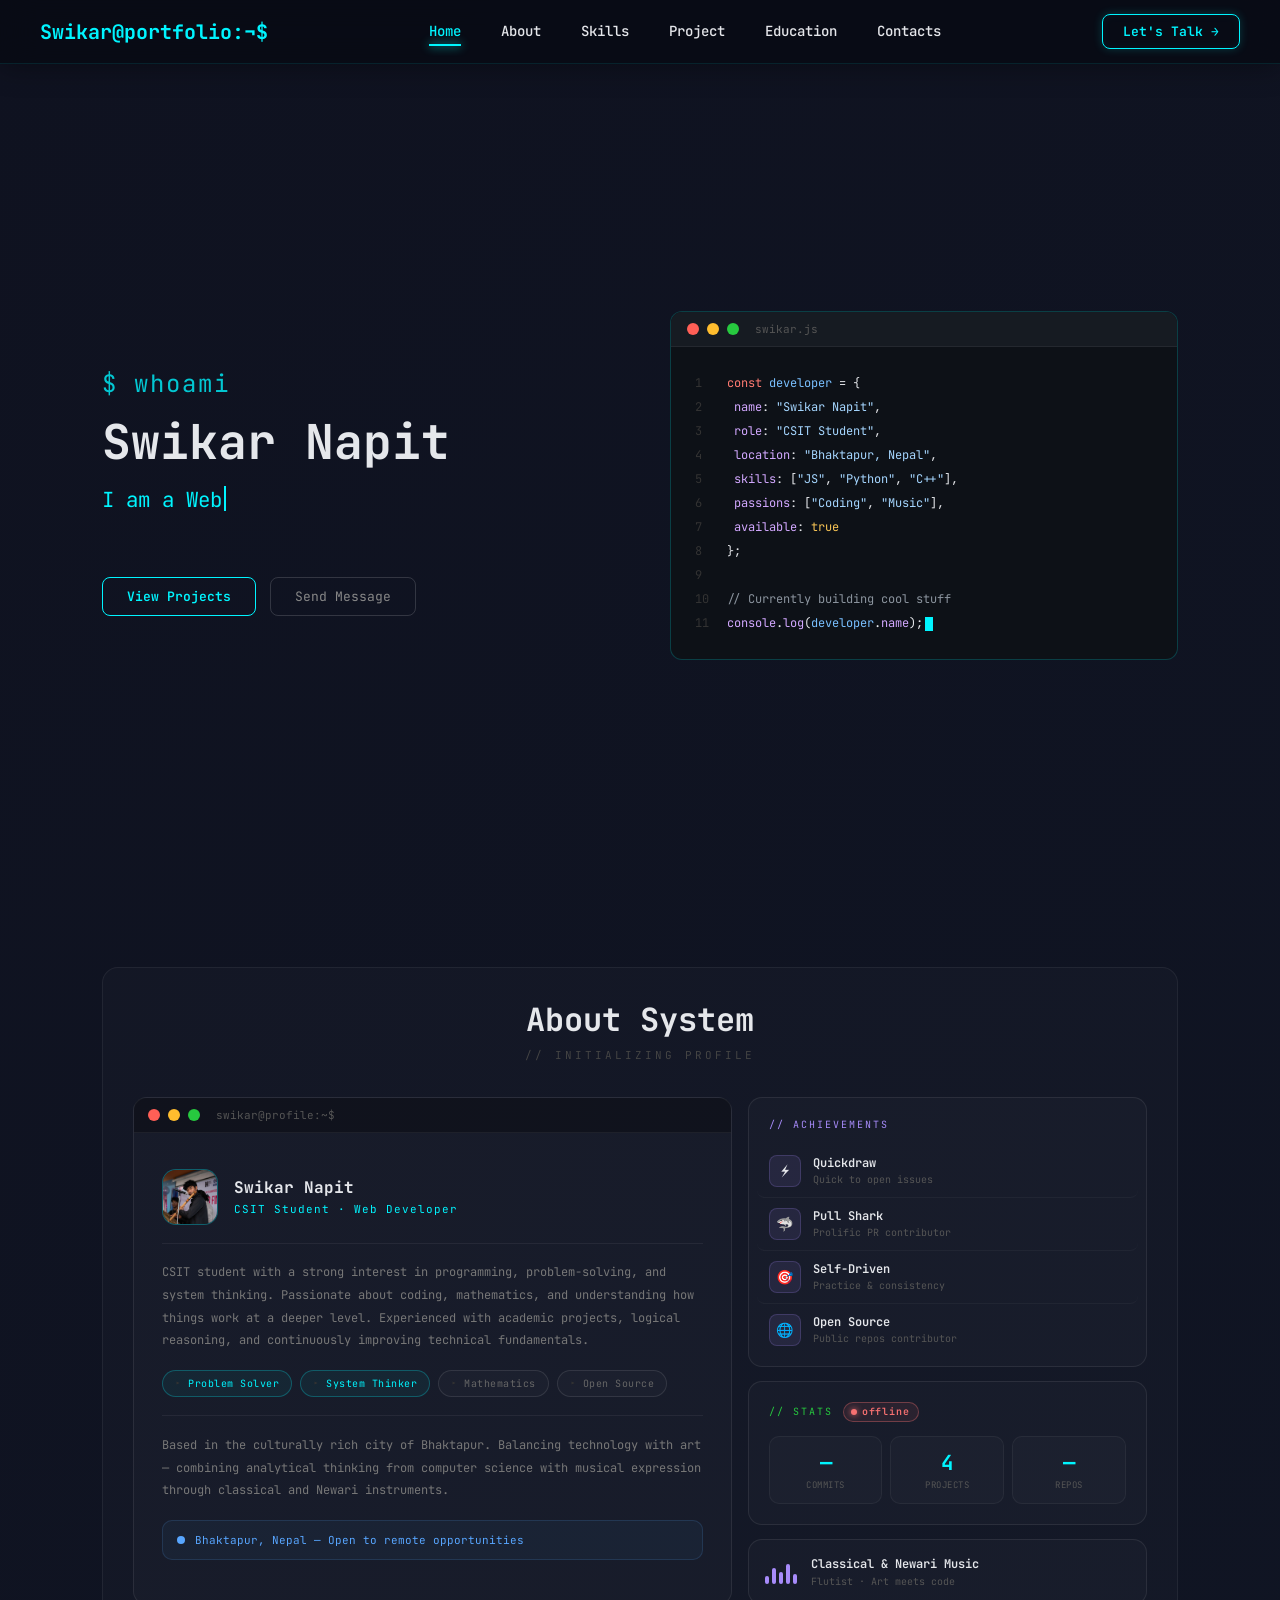
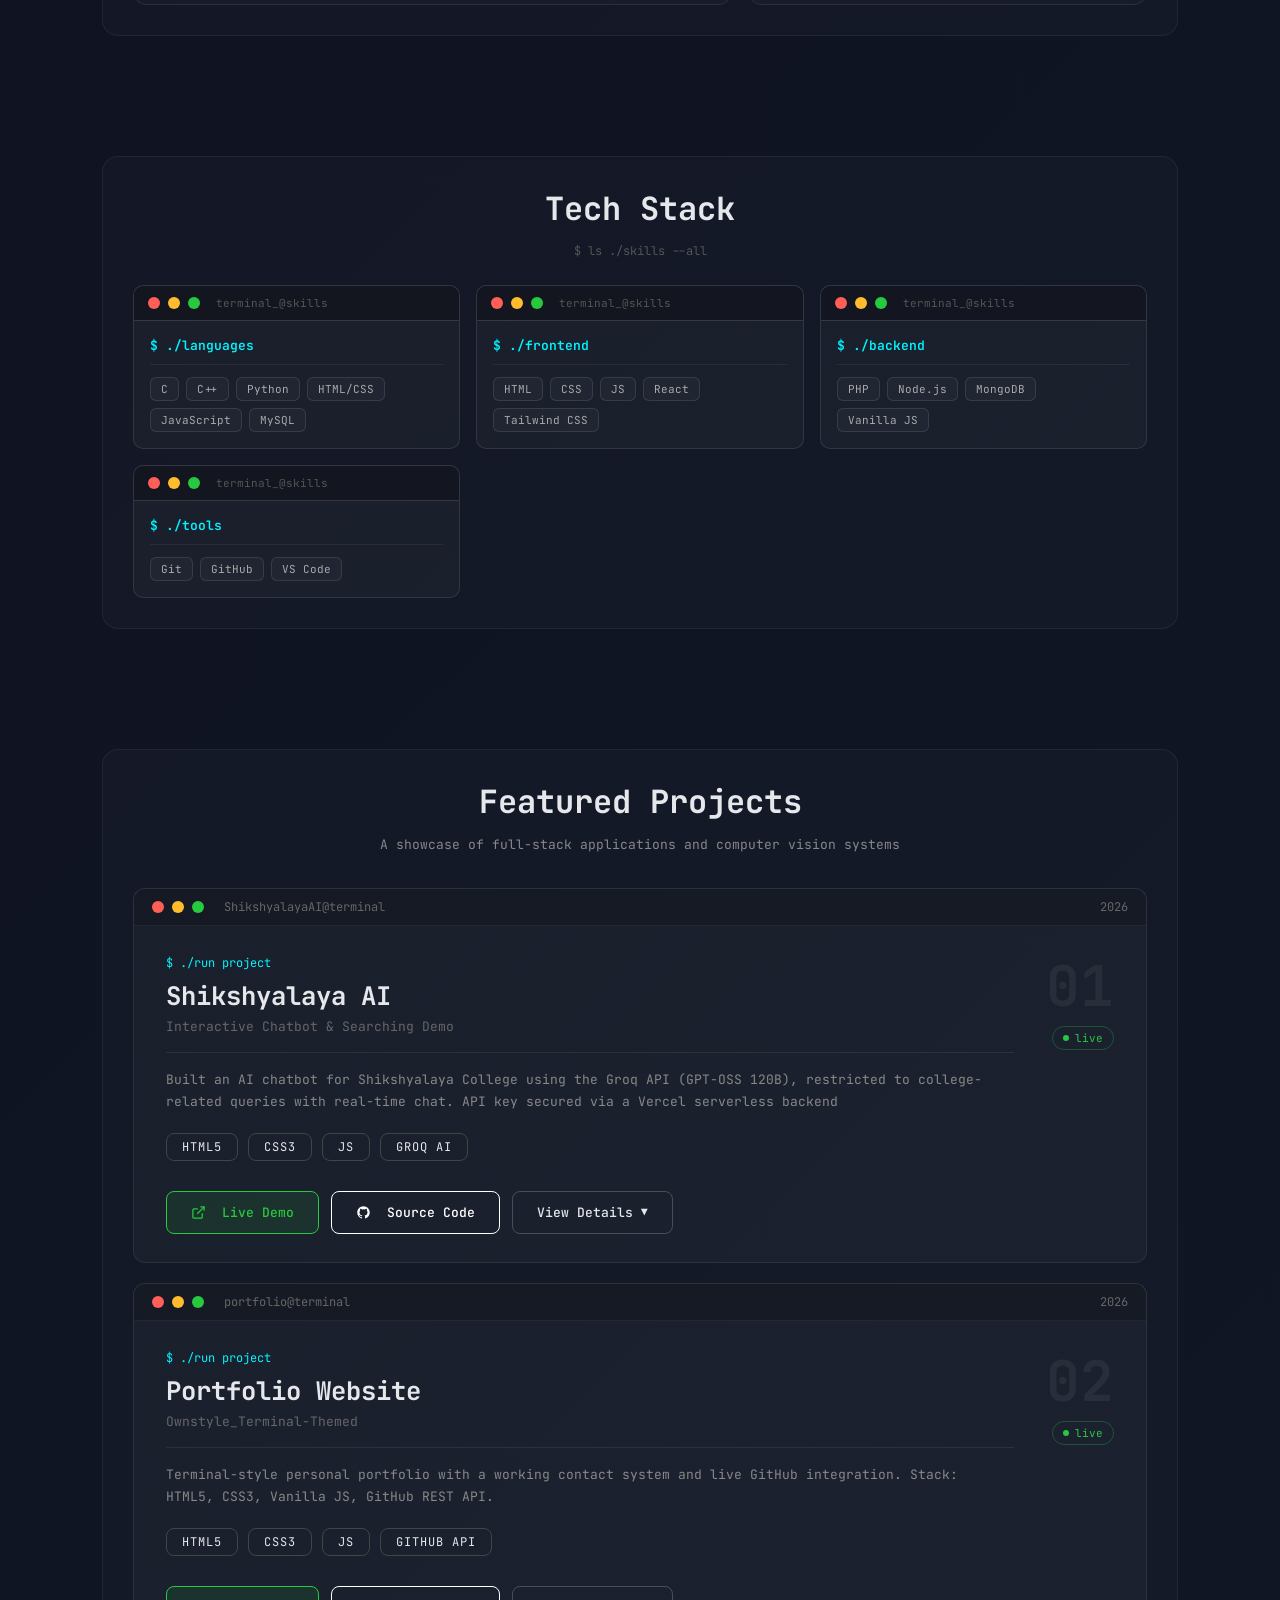
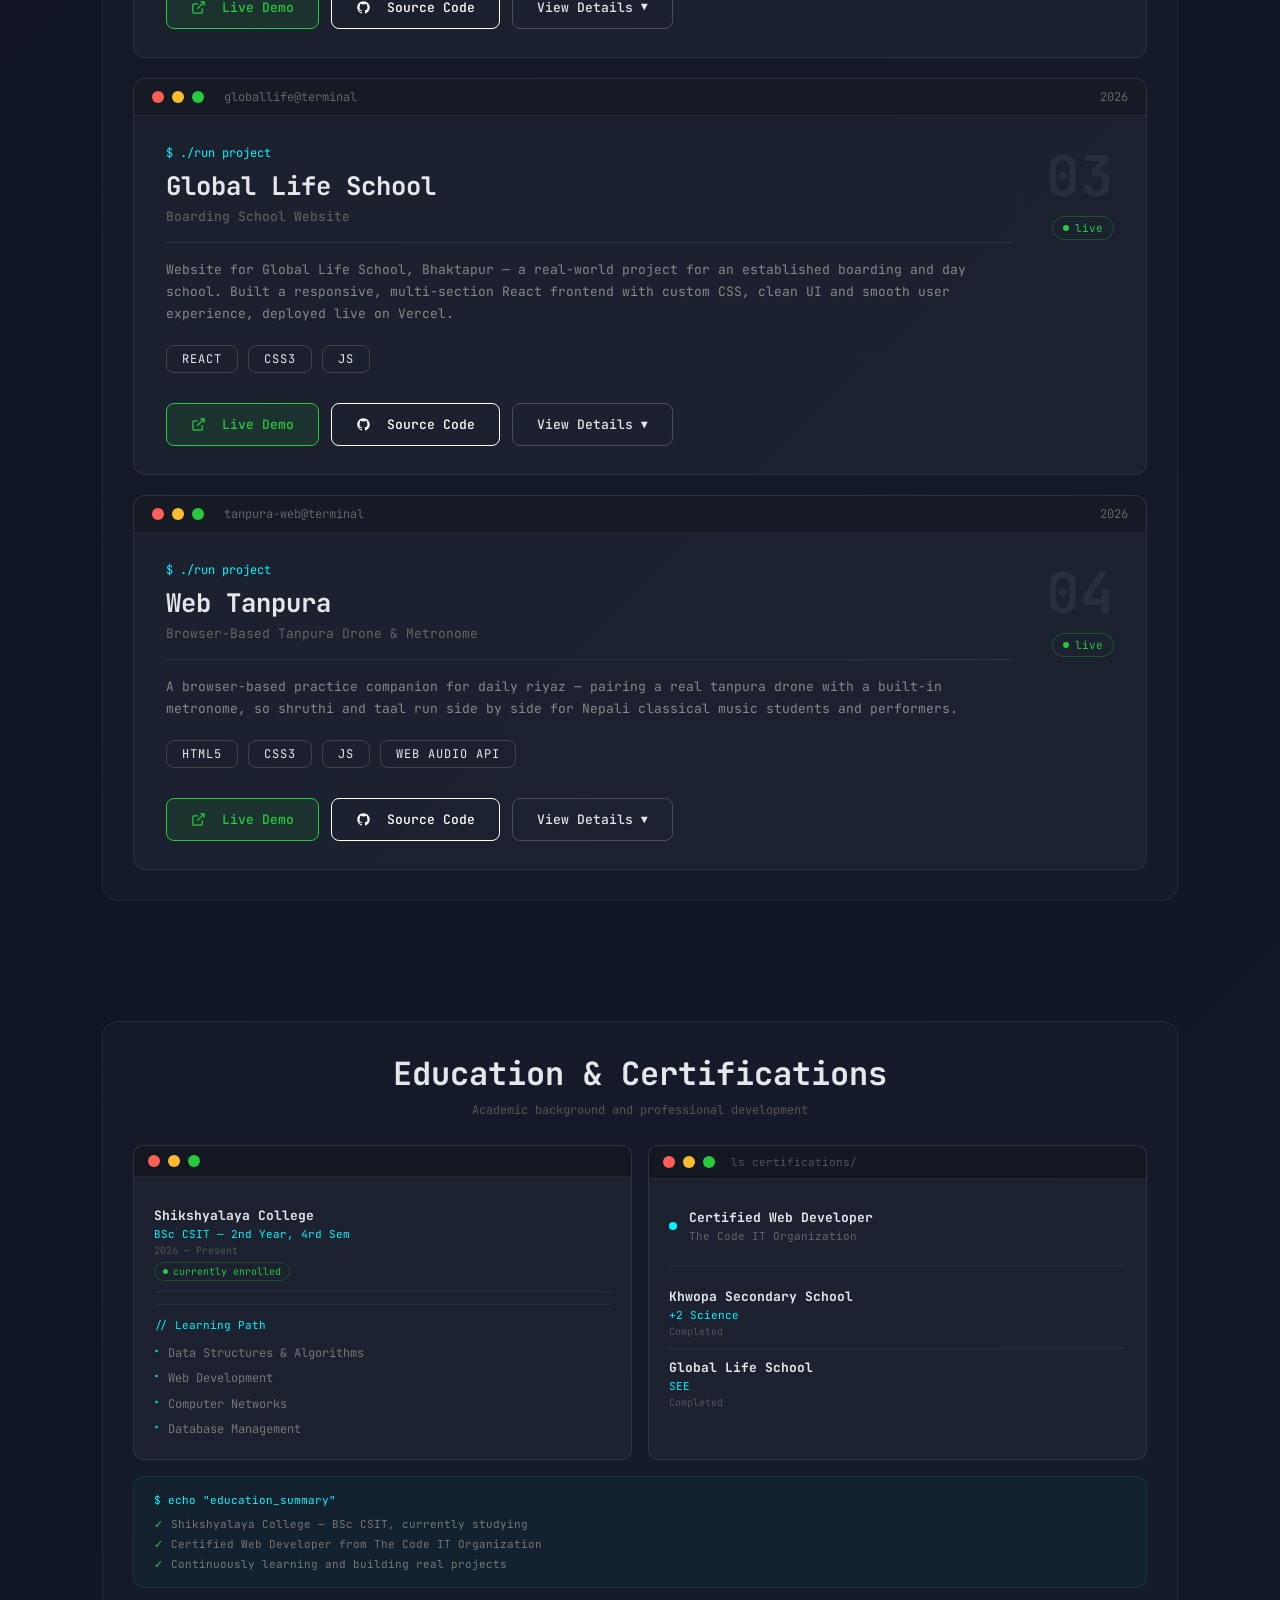
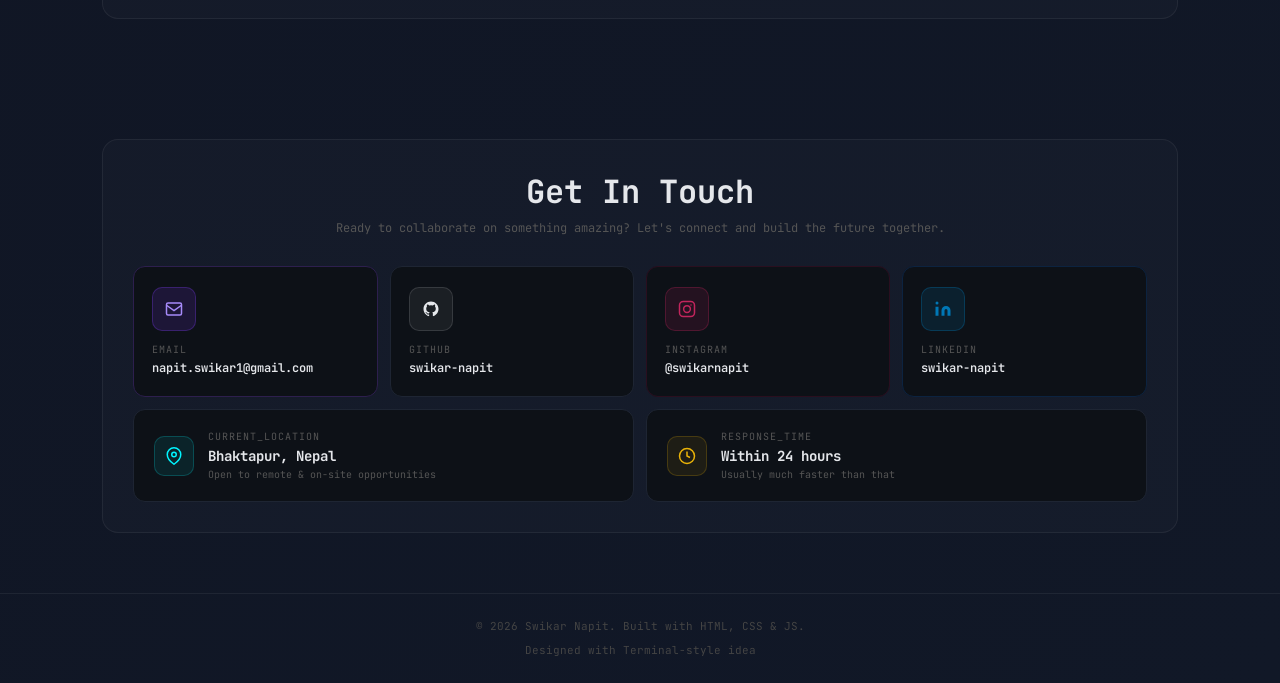
==== commit c0dcbf25: "example" ====
--- a/index.html
+++ b/index.html
@@ -665,13 +665,13 @@
                                     <div class="dot yellow"></div>
                                     <div class="dot green"></div>
                                 </div>
-                                <span class="ed-bar-label">cat education.txt</span>
+                                <span class="ed-bar-label"></span>
                             </div>
                             <div class="ed-inner">
                                 <div class="ed-item">
                                     <div class="ed-info">
                                         <div class="ed-name">Shikshyalaya College</div>
-                                        <div class="ed-degree">BSc CSIT — 2nd Year, 3rd Sem</div>
+                                        <div class="ed-degree">BSc CSIT — 2nd Year, 4rd Sem</div>
                                         <div class="ed-year">2026 — Present</div>
                                         <div class="ed-badge">
                                             <div class="ed-badge-dot"></div>currently enrolled
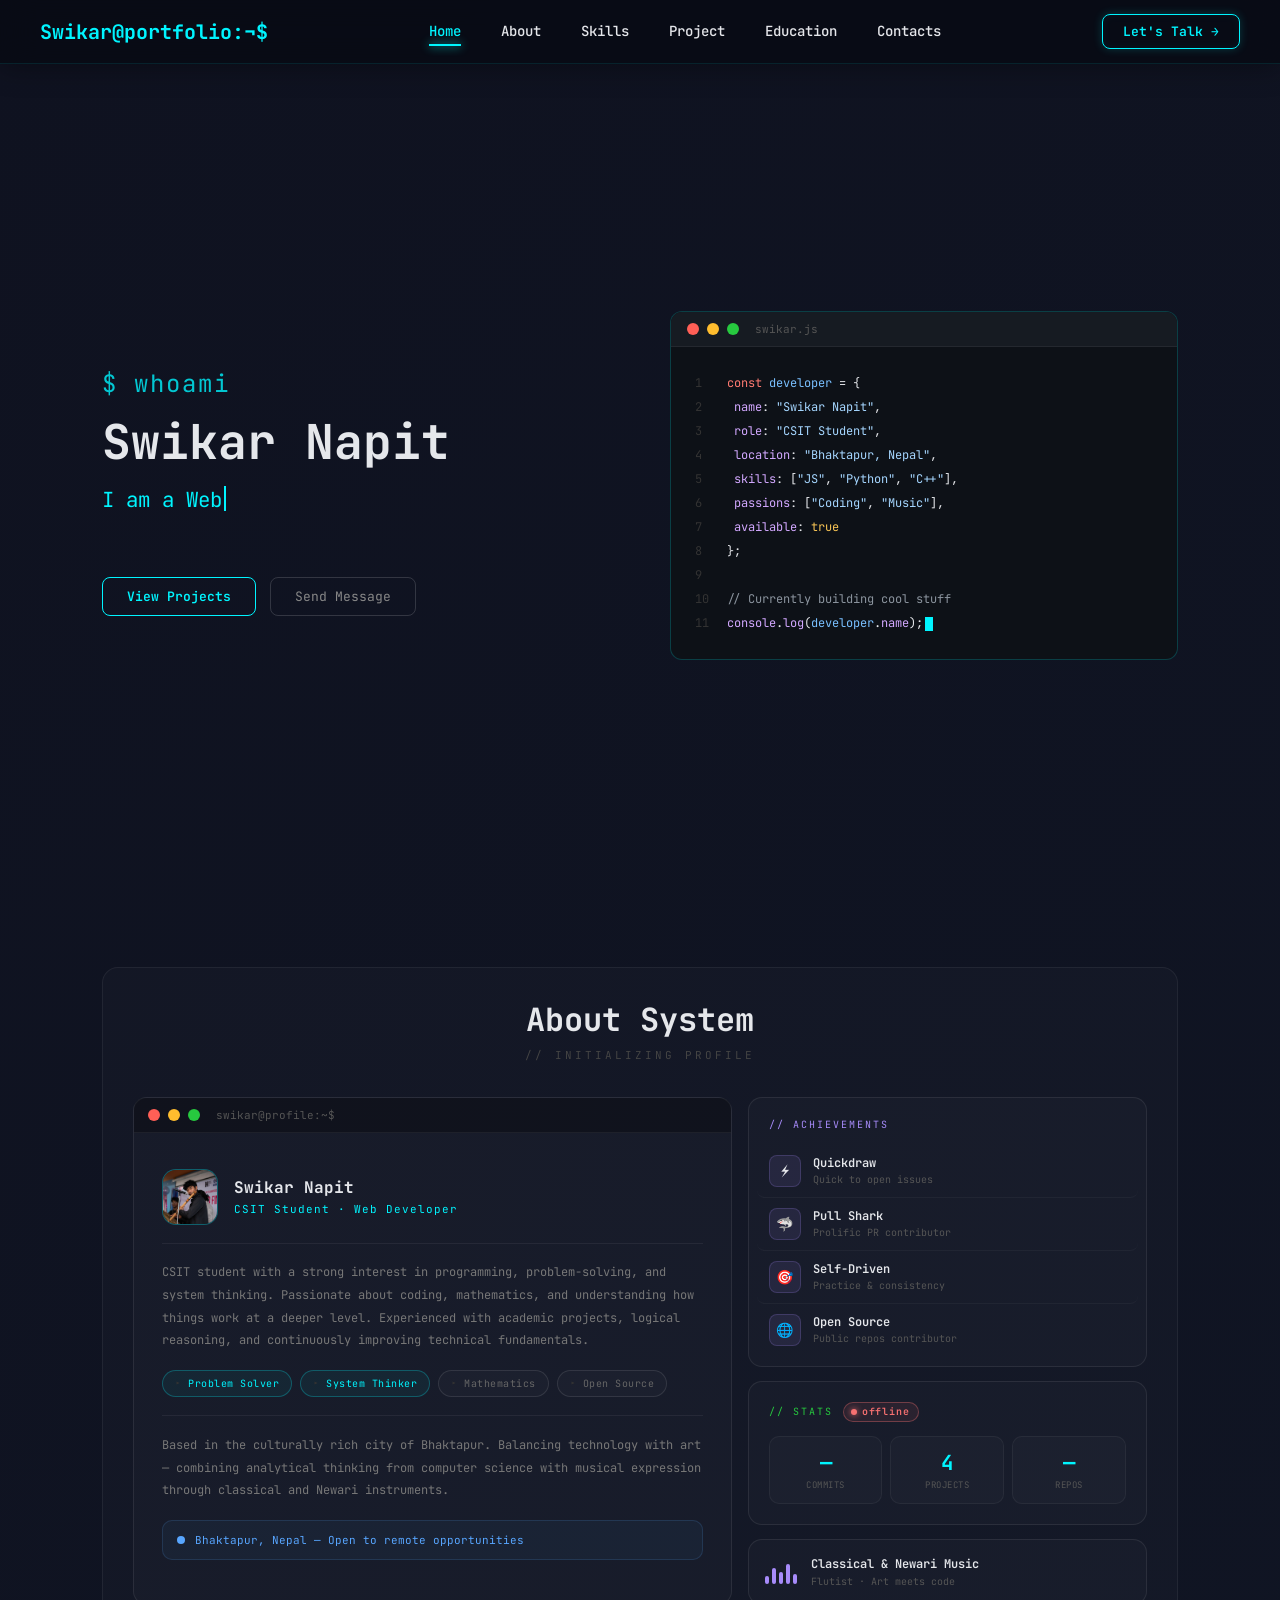
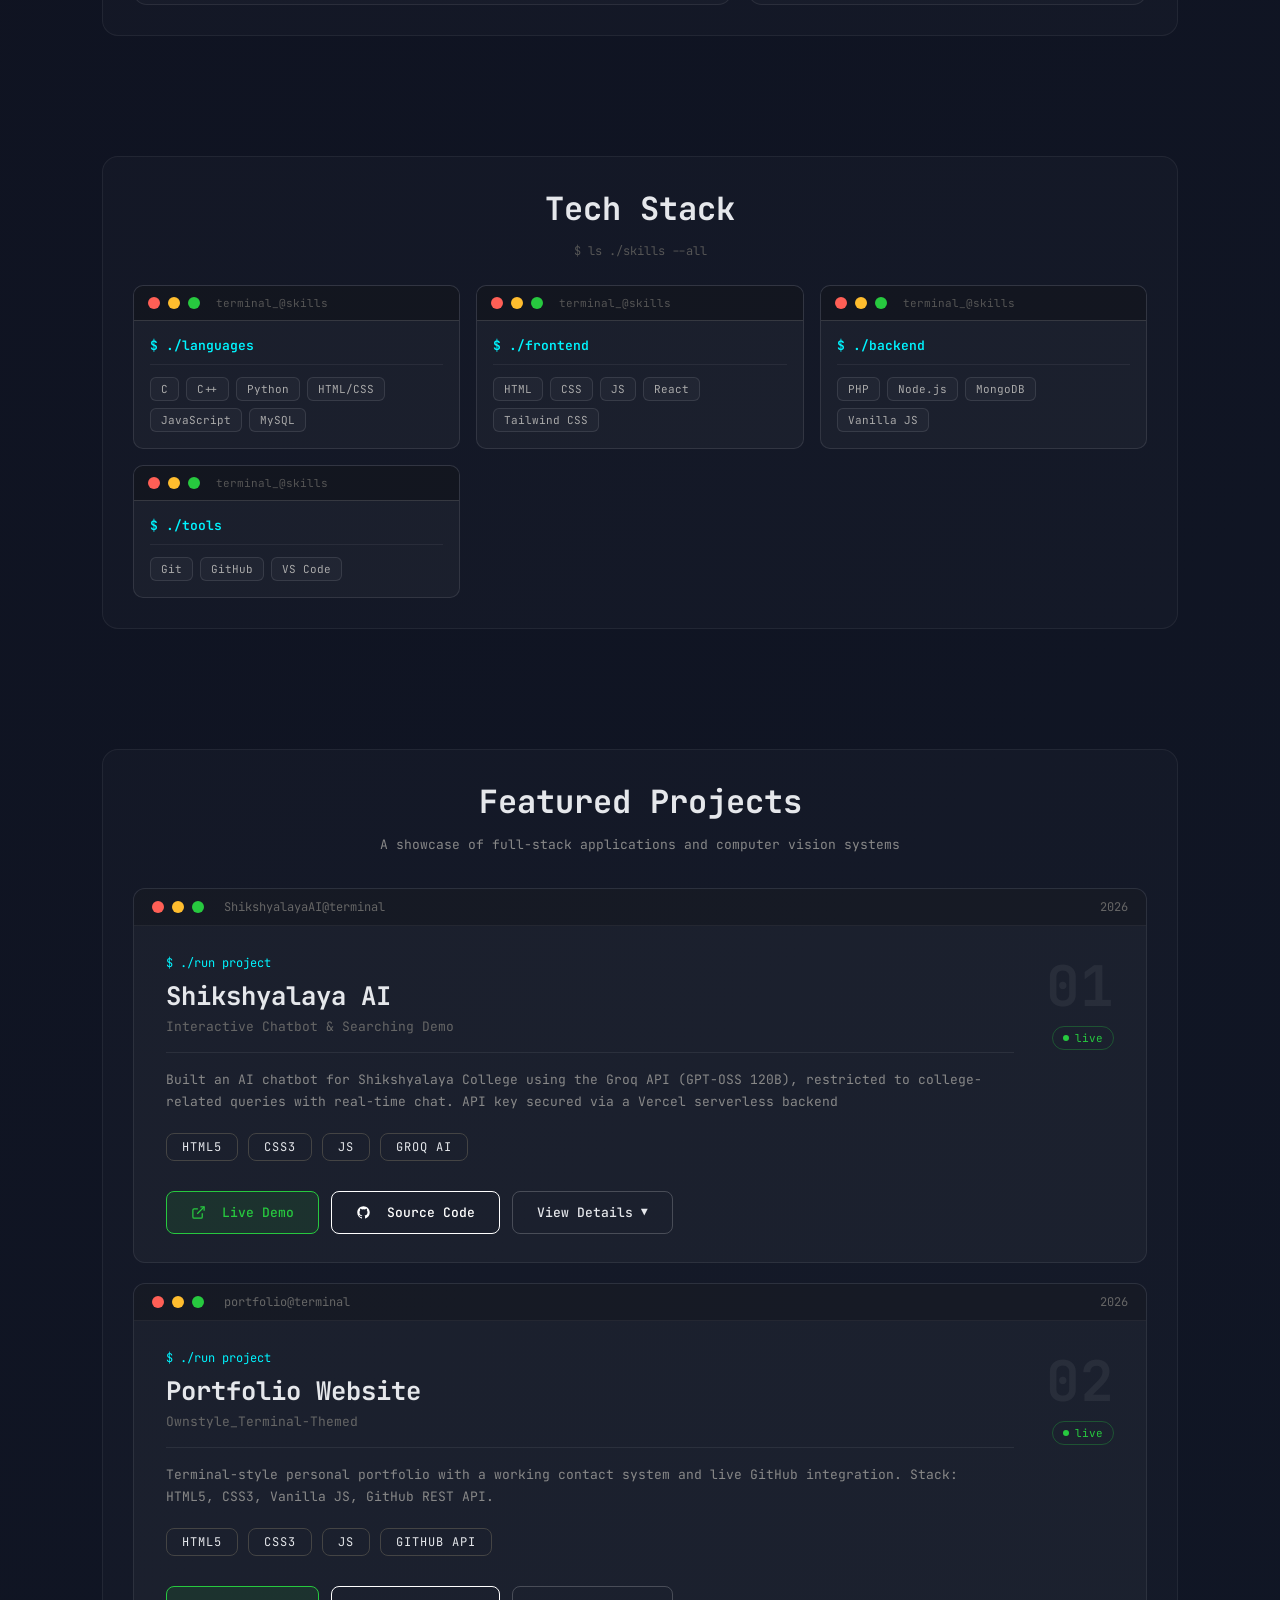
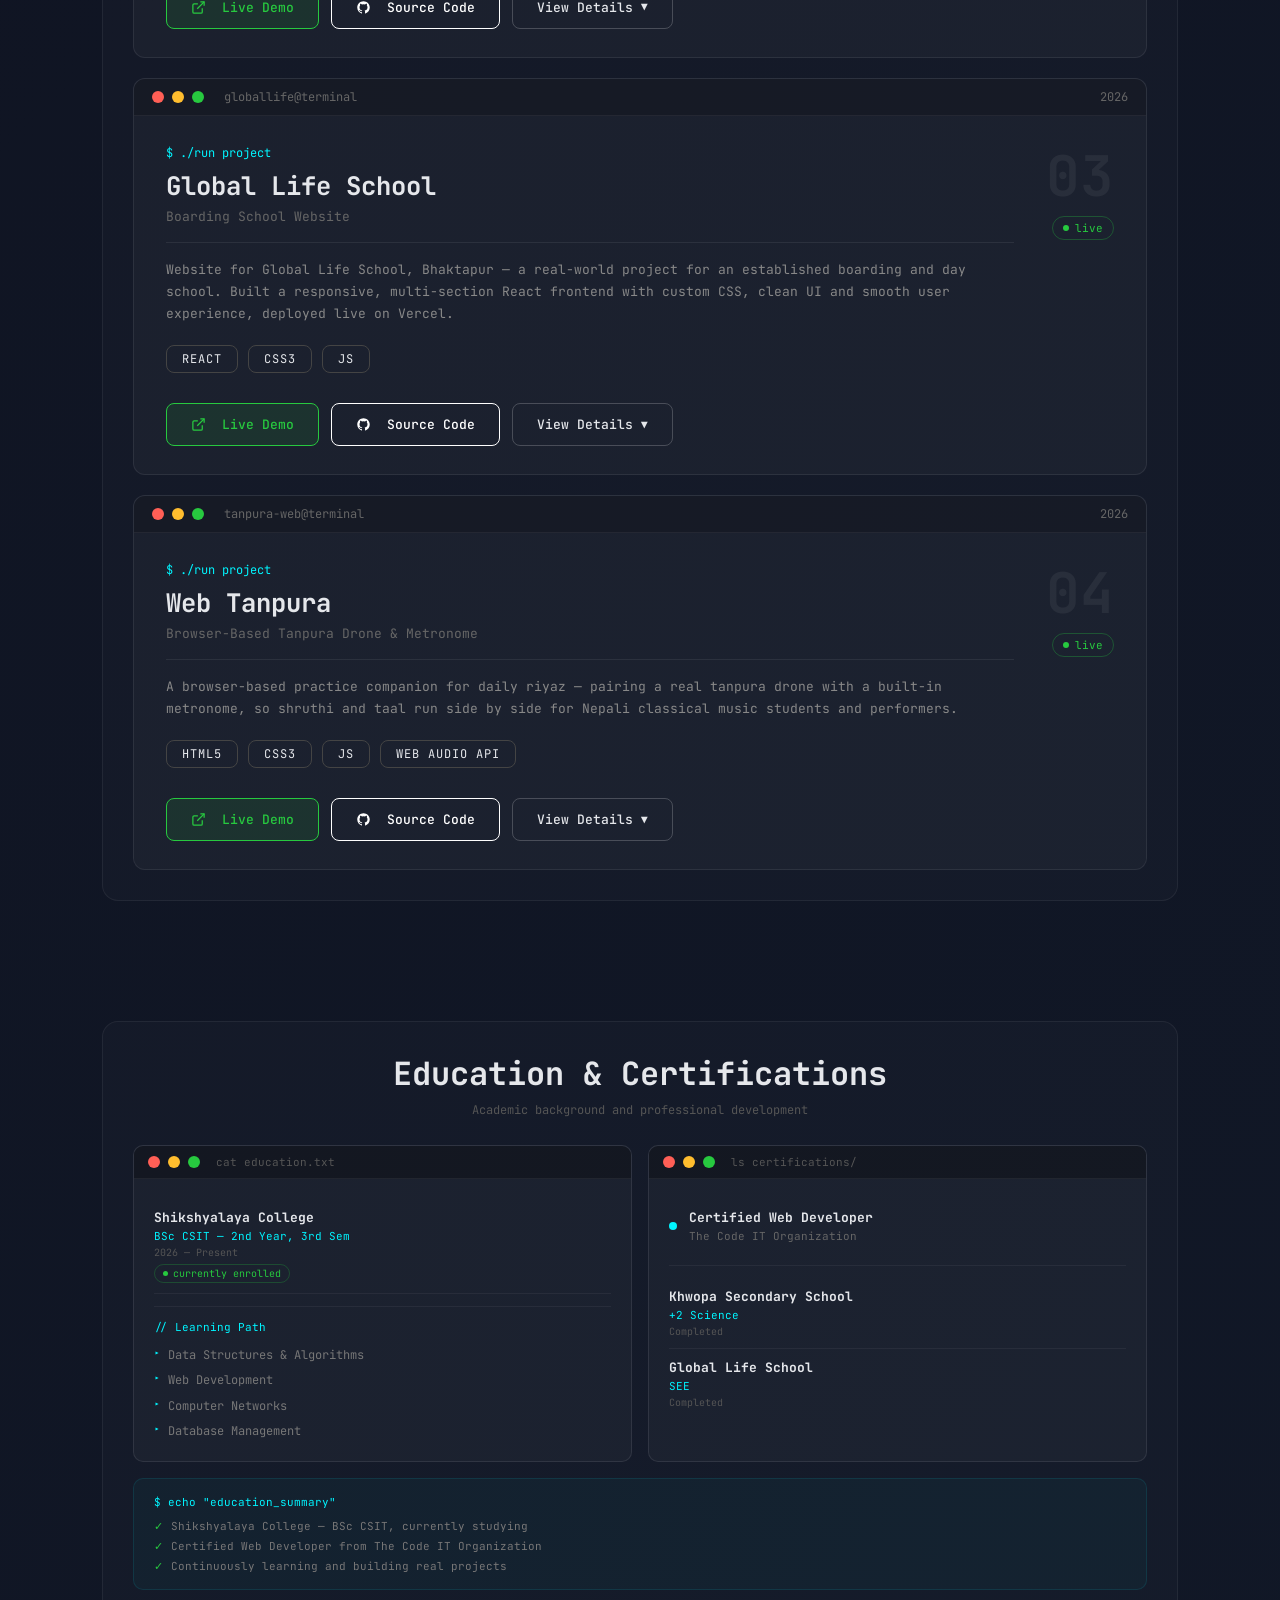
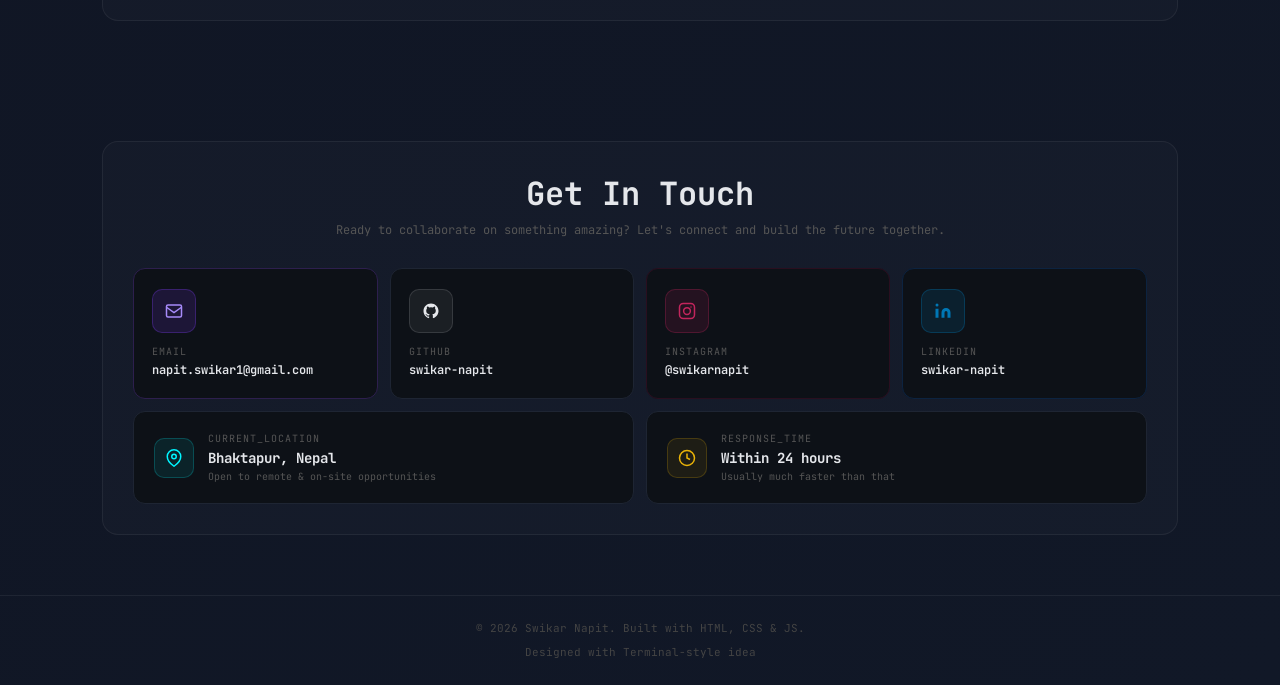
==== commit c35945d7: "example solved" ====
--- a/index.html
+++ b/index.html
@@ -665,13 +665,13 @@
                                     <div class="dot yellow"></div>
                                     <div class="dot green"></div>
                                 </div>
-                                <span class="ed-bar-label"></span>
+                                <span class="ed-bar-label">cat education.txt</span>
                             </div>
                             <div class="ed-inner">
                                 <div class="ed-item">
                                     <div class="ed-info">
                                         <div class="ed-name">Shikshyalaya College</div>
-                                        <div class="ed-degree">BSc CSIT — 2nd Year, 4rd Sem</div>
+                                        <div class="ed-degree">BSc CSIT — 2nd Year, 3rd Sem</div>
                                         <div class="ed-year">2026 — Present</div>
                                         <div class="ed-badge">
                                             <div class="ed-badge-dot"></div>currently enrolled
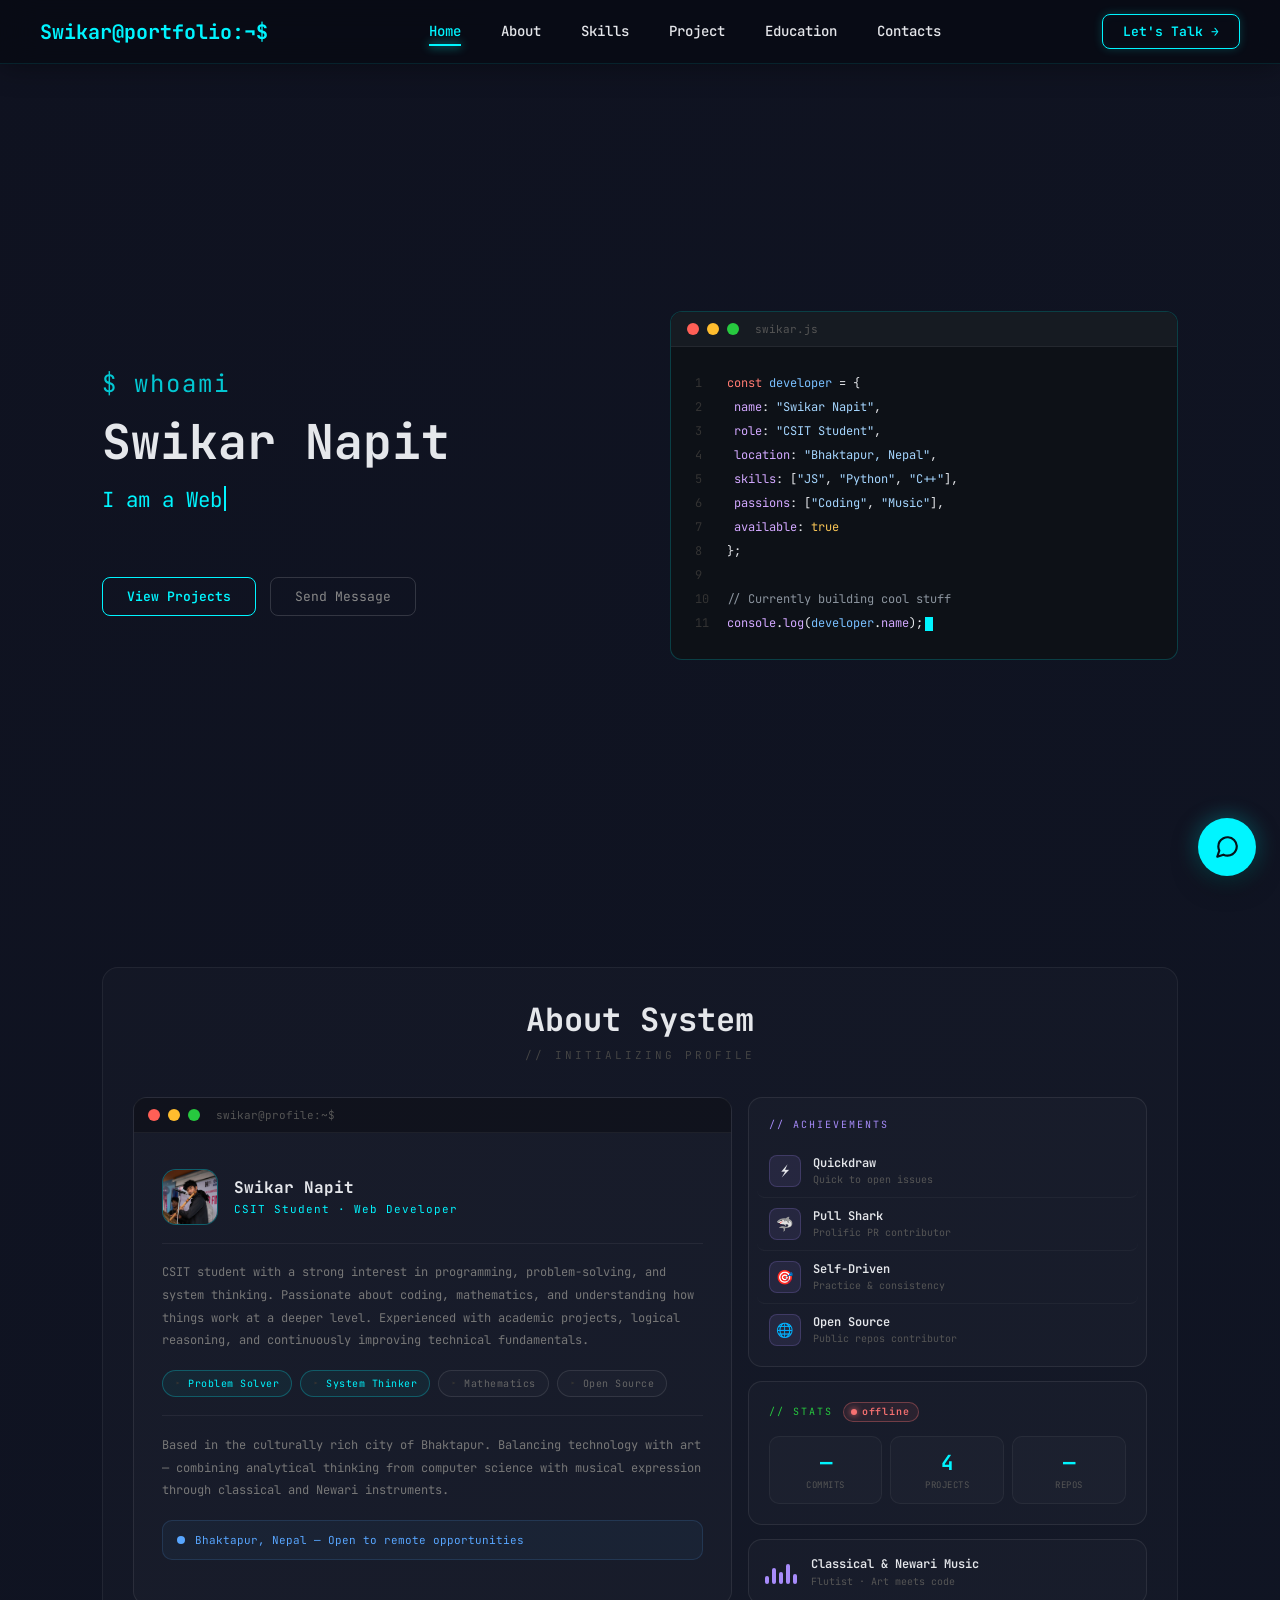
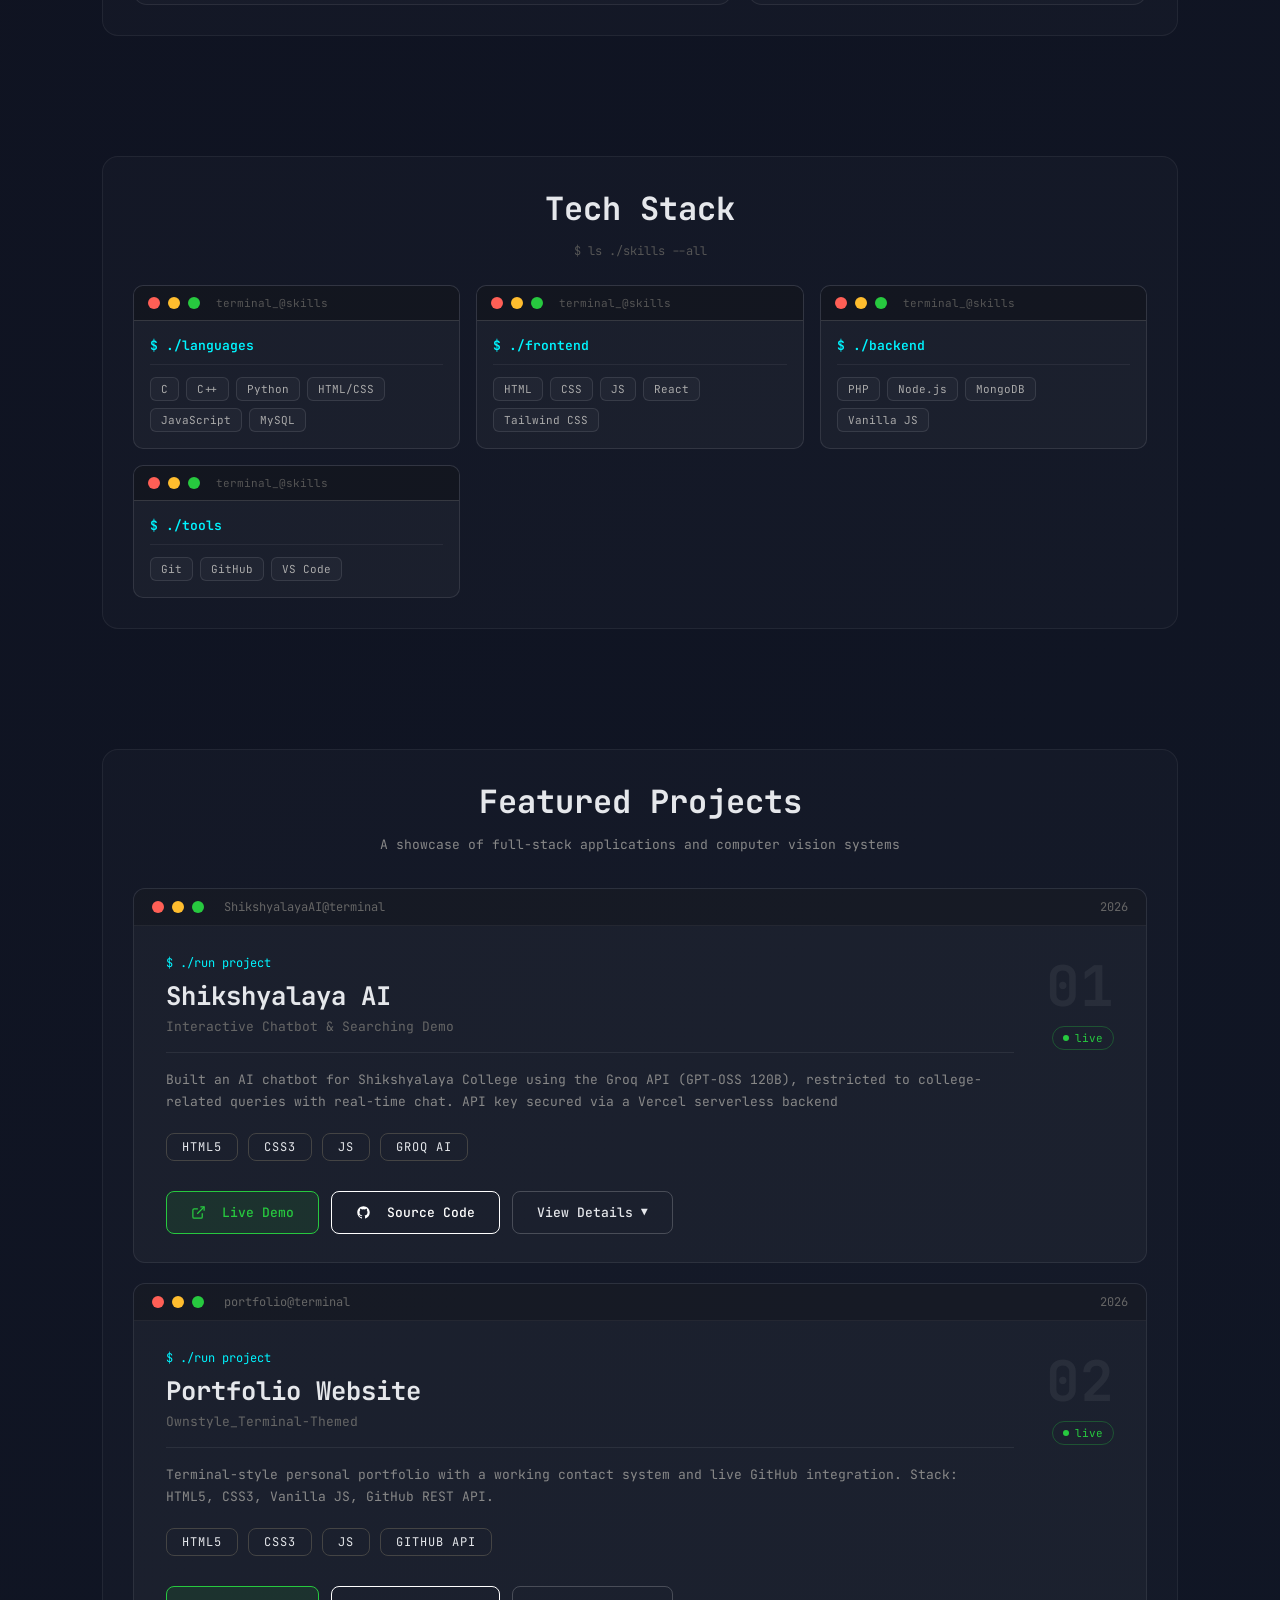
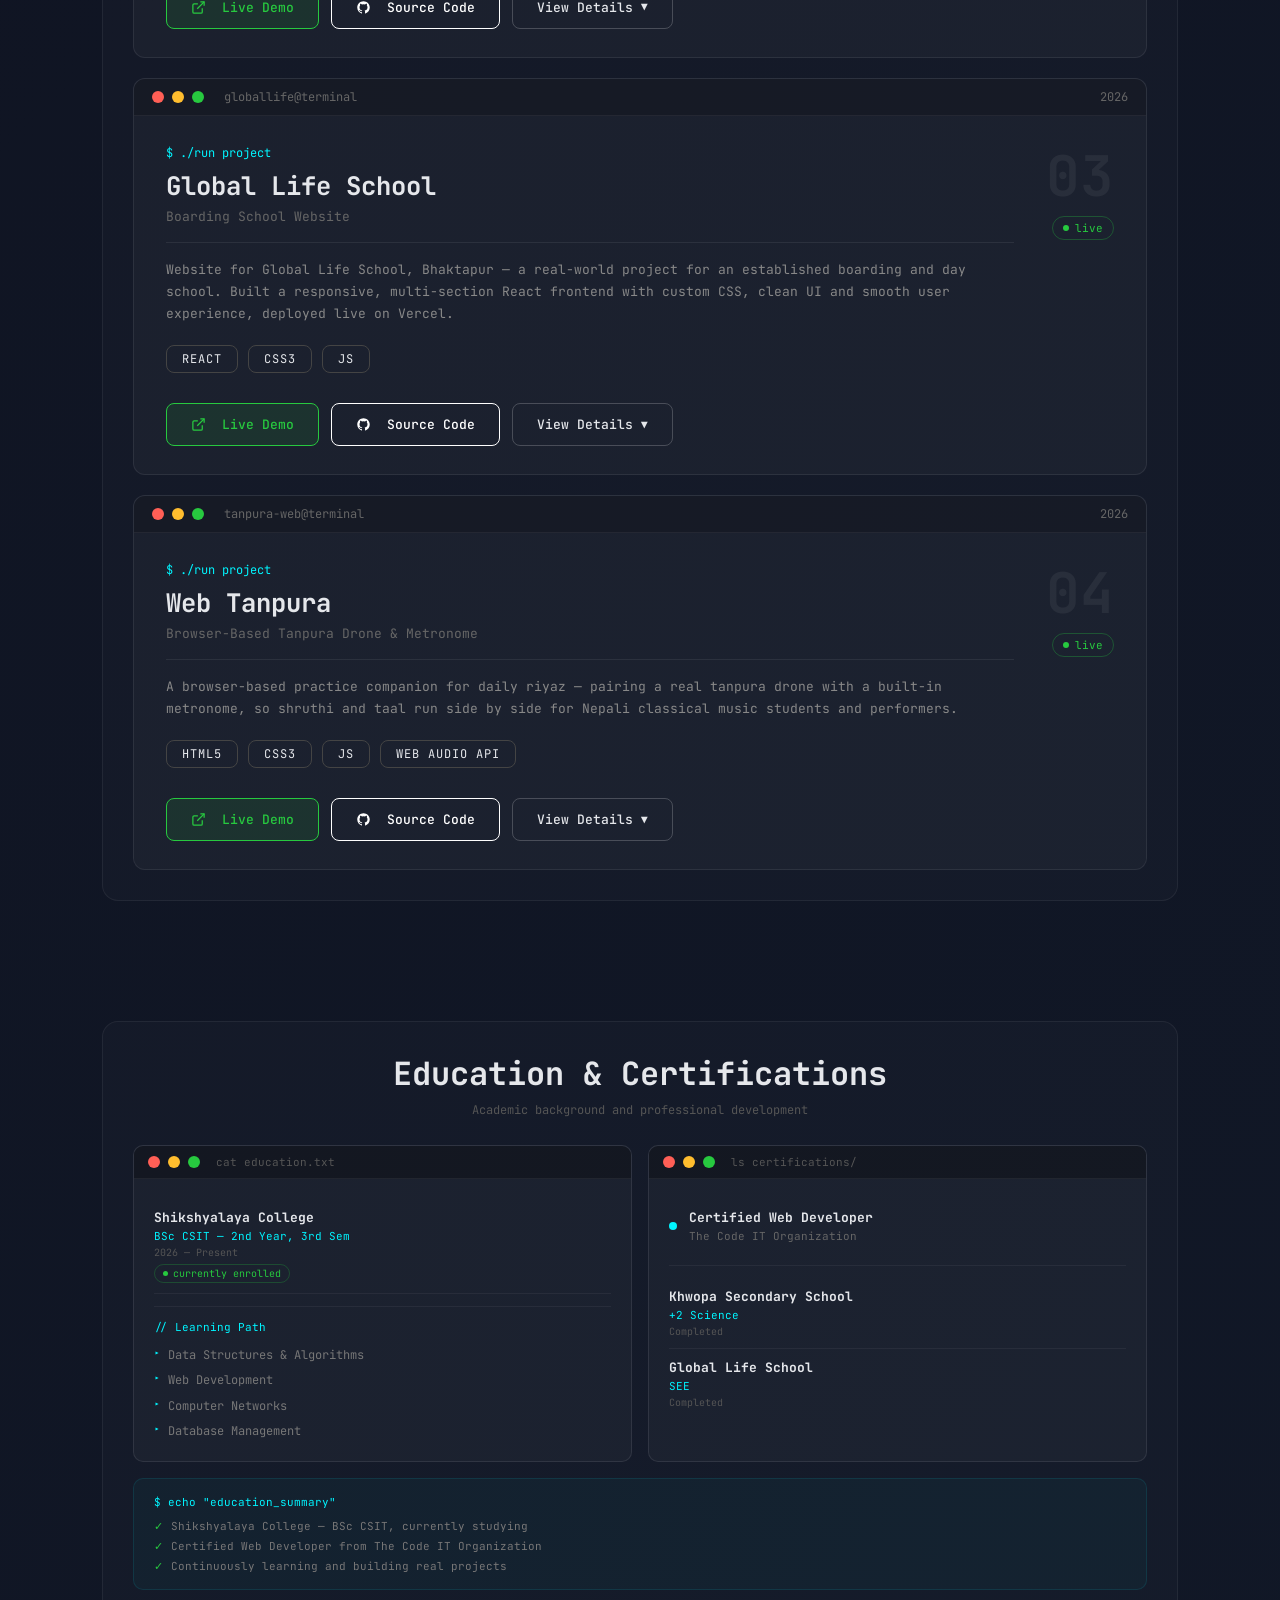
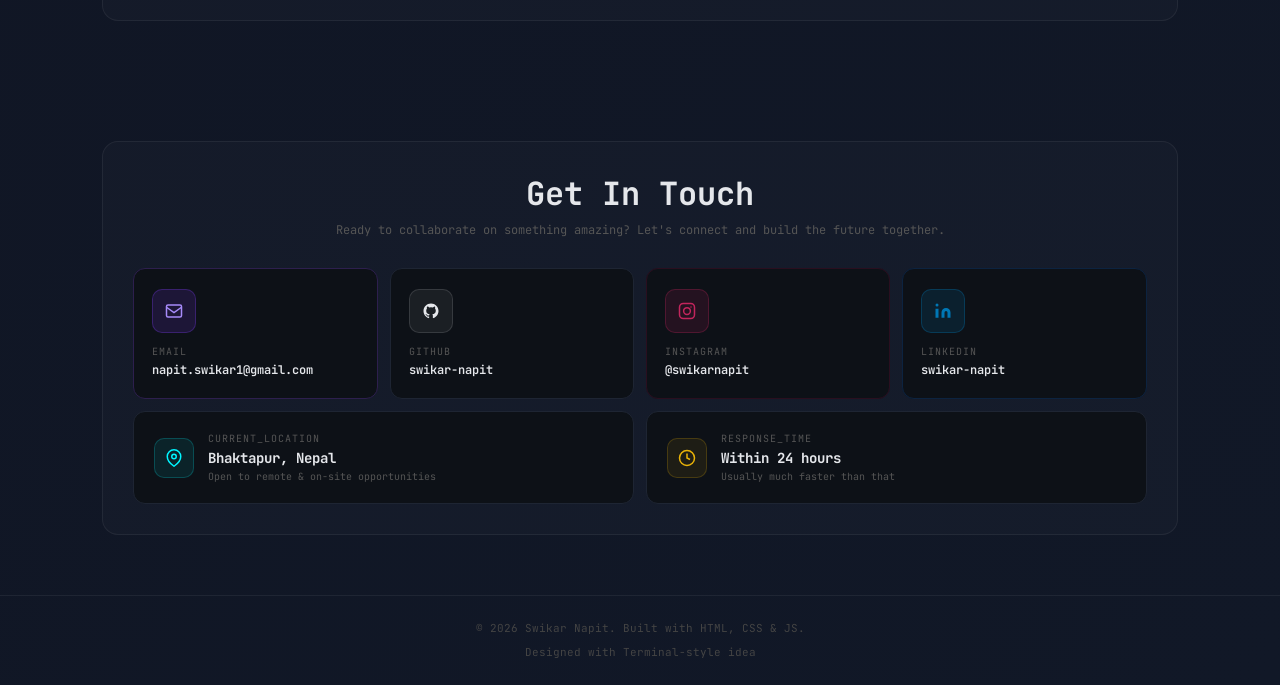
==== commit 3a36c5fb: "Add Suri AI assistant" ====
--- a/index.html
+++ b/index.html
@@ -18,6 +18,7 @@
     }
     </script>
     <link rel="stylesheet" href="style.css">
+    <link rel="stylesheet" href="chat.css">
     <link href="https://fonts.googleapis.com/css2?family=JetBrains+Mono:wght@400;600;700&display=swap" rel="stylesheet">
 
 </head>
@@ -891,6 +892,7 @@
         </div>
     </div>
     <script src="main.js"></script>
+    <script src="chat.js" defer></script>
 </body>
 
 </html>
--- a/chat.css
+++ b/chat.css
@@ -0,0 +1,371 @@
+/* Suri — AI assistant widget. All classes prefixed .ai- to avoid clashing with style.css */
+.ai-launcher {
+    position: fixed;
+    right: 24px;
+    bottom: 24px;
+    z-index: 1500;
+    width: 58px;
+    height: 58px;
+    display: grid;
+    place-items: center;
+    padding: 0;
+    background: var(--accent, #00f5ff);
+    color: #06121a;
+    border: 0;
+    border-radius: 50%;
+    cursor: pointer;
+    box-shadow: 0 8px 24px rgba(0, 0, 0, .5), 0 0 22px rgba(0, 245, 255, .35);
+    transition: transform .2s, box-shadow .2s, opacity .2s
+}
+
+.ai-launcher svg {
+    width: 26px;
+    height: 26px
+}
+
+.ai-launcher:hover {
+    transform: scale(1.08);
+    box-shadow: 0 8px 24px rgba(0, 0, 0, .5), 0 0 32px rgba(0, 245, 255, .55)
+}
+
+.ai-launcher-tip {
+    position: absolute;
+    right: 70px;
+    top: 50%;
+    transform: translateY(-50%);
+    white-space: nowrap;
+    background: #161b22;
+    color: #e5e7eb;
+    border: 1px solid rgba(0, 245, 255, .3);
+    border-radius: 8px;
+    padding: 6px 10px;
+    font: 600 12px 'JetBrains Mono', monospace;
+    opacity: 0;
+    pointer-events: none;
+    transition: opacity .2s
+}
+
+.ai-launcher:hover .ai-launcher-tip,
+.ai-launcher:focus-visible .ai-launcher-tip {
+    opacity: 1
+}
+
+.ai-launcher.hidden,
+body.modal-open .ai-launcher {
+    opacity: 0;
+    visibility: hidden;
+    pointer-events: none
+}
+
+.ai-panel {
+    position: fixed;
+    right: 24px;
+    bottom: 24px;
+    z-index: 1500;
+    width: 380px;
+    max-width: calc(100vw - 32px);
+    height: 560px;
+    max-height: calc(100dvh - 48px);
+    display: flex;
+    flex-direction: column;
+    background: #0d1117;
+    border: 1px solid rgba(0, 245, 255, .25);
+    border-radius: 12px;
+    overflow: hidden;
+    box-shadow: 0 20px 60px rgba(0, 0, 0, .6), 0 0 40px rgba(0, 245, 255, .08);
+    opacity: 0;
+    visibility: hidden;
+    transform: translateY(14px) scale(.97);
+    transform-origin: bottom right;
+    transition: opacity .25s, transform .25s, visibility .25s
+}
+
+.ai-panel.open {
+    opacity: 1;
+    visibility: visible;
+    transform: none
+}
+
+body.modal-open .ai-panel {
+    visibility: hidden
+}
+
+.ai-head {
+    display: flex;
+    align-items: center;
+    gap: 12px;
+    padding: 12px 14px;
+    background: #161b22;
+    border-bottom: 1px solid rgba(255, 255, 255, .06)
+}
+
+.ai-avatar {
+    flex: none;
+    width: 38px;
+    height: 38px;
+    display: grid;
+    place-items: center;
+    border-radius: 9px;
+    background: rgba(0, 245, 255, .08);
+    border: 1px solid rgba(0, 245, 255, .35);
+    color: var(--accent, #00f5ff);
+    font: 700 14px 'JetBrains Mono', monospace
+}
+
+.ai-title {
+    flex: 1;
+    min-width: 0
+}
+
+.ai-name {
+    font-size: 14px;
+    font-weight: 700;
+    color: #e5e7eb
+}
+
+.ai-sub {
+    font-size: 11px;
+    color: #8b949e;
+    white-space: nowrap;
+    overflow: hidden;
+    text-overflow: ellipsis
+}
+
+.ai-btn {
+    background: transparent;
+    color: #9ca3af;
+    border: 1px solid rgba(255, 255, 255, .12);
+    border-radius: 7px;
+    padding: 5px 10px;
+    font: 600 11px 'JetBrains Mono', monospace;
+    cursor: pointer;
+    transition: .2s
+}
+
+.ai-btn:hover {
+    color: var(--accent, #00f5ff);
+    border-color: var(--accent, #00f5ff)
+}
+
+.ai-log {
+    flex: 1;
+    overflow-y: auto;
+    padding: 16px 14px;
+    display: flex;
+    flex-direction: column;
+    gap: 12px;
+    scroll-behavior: smooth;
+    overscroll-behavior: contain
+}
+
+.ai-msg {
+    max-width: 88%;
+    padding: 10px 13px;
+    border-radius: 10px;
+    font-size: 13px;
+    line-height: 1.6;
+    overflow-wrap: anywhere
+}
+
+.ai-msg.bot {
+    align-self: flex-start;
+    background: rgba(255, 255, 255, .05);
+    border: 1px solid rgba(255, 255, 255, .08);
+    border-top-left-radius: 3px;
+    color: #e5e7eb
+}
+
+.ai-msg.user {
+    align-self: flex-end;
+    background: rgba(0, 245, 255, .12);
+    border: 1px solid rgba(0, 245, 255, .3);
+    border-top-right-radius: 3px;
+    color: #e5fdff
+}
+
+.ai-msg.error {
+    border-color: rgba(248, 113, 113, .45);
+    color: #fecaca
+}
+
+.ai-msg p+p,
+.ai-msg p+ul,
+.ai-msg ul+p {
+    margin-top: 8px
+}
+
+.ai-msg ul {
+    padding-left: 18px
+}
+
+.ai-msg a {
+    color: var(--accent, #00f5ff);
+    text-underline-offset: 2px
+}
+
+.ai-msg code {
+    background: rgba(255, 255, 255, .08);
+    padding: 1px 5px;
+    border-radius: 4px;
+    font-size: 12px
+}
+
+.ai-msg .ai-inline-btn {
+    margin-top: 8px;
+    display: block
+}
+
+.ai-chips {
+    display: flex;
+    flex-wrap: wrap;
+    gap: 8px
+}
+
+.ai-chip {
+    background: transparent;
+    color: var(--accent, #00f5ff);
+    border: 1px solid rgba(0, 245, 255, .4);
+    border-radius: 999px;
+    padding: 7px 13px;
+    font: 500 12px 'JetBrains Mono', monospace;
+    cursor: pointer;
+    transition: .2s
+}
+
+.ai-chip:hover {
+    background: rgba(0, 245, 255, .1)
+}
+
+.ai-typing {
+    display: flex;
+    gap: 5px;
+    padding: 13px 14px
+}
+
+.ai-typing i {
+    width: 6px;
+    height: 6px;
+    border-radius: 50%;
+    background: var(--accent, #00f5ff);
+    opacity: .35;
+    animation: ai-blink 1.1s infinite
+}
+
+.ai-typing i:nth-child(2) {
+    animation-delay: .18s
+}
+
+.ai-typing i:nth-child(3) {
+    animation-delay: .36s
+}
+
+@keyframes ai-blink {
+    40% {
+        opacity: 1
+    }
+}
+
+.ai-form {
+    display: flex;
+    gap: 10px;
+    padding: 12px 14px;
+    background: #161b22;
+    border-top: 1px solid rgba(255, 255, 255, .06)
+}
+
+.ai-input {
+    flex: 1;
+    min-width: 0;
+    background: rgba(255, 255, 255, .04);
+    border: 1px solid rgba(255, 255, 255, .12);
+    border-radius: 8px;
+    padding: 10px 12px;
+    color: #e5e7eb;
+    font: 13px 'JetBrains Mono', monospace;
+    outline: none;
+    transition: .2s
+}
+
+.ai-input::placeholder {
+    color: #6b7280
+}
+
+.ai-input:focus {
+    border-color: var(--accent, #00f5ff);
+    box-shadow: 0 0 12px rgba(0, 245, 255, .15)
+}
+
+.ai-send {
+    background: var(--accent, #00f5ff);
+    color: #06121a;
+    border: 0;
+    border-radius: 8px;
+    padding: 0 16px;
+    font: 700 13px 'JetBrains Mono', monospace;
+    cursor: pointer;
+    transition: .2s
+}
+
+.ai-send:disabled {
+    opacity: .4;
+    cursor: not-allowed
+}
+
+.ai-foot {
+    padding: 0 14px 10px;
+    background: #161b22;
+    font-size: 10px;
+    color: #6b7280
+}
+
+.ai-launcher:focus-visible,
+.ai-btn:focus-visible,
+.ai-chip:focus-visible,
+.ai-send:focus-visible {
+    outline: 2px solid #fff;
+    outline-offset: 2px
+}
+
+@media (max-width:600px) {
+    .ai-launcher {
+        right: 16px;
+        bottom: 16px;
+        width: 54px;
+        height: 54px
+    }
+
+    .ai-launcher-tip {
+        display: none
+    }
+
+    .ai-panel {
+        right: 0;
+        bottom: 0;
+        left: 0;
+        width: 100%;
+        max-width: 100%;
+        height: 82dvh;
+        max-height: 100dvh;
+        border-radius: 14px 14px 0 0;
+        border-bottom: 0
+    }
+
+    .ai-input {
+        font-size: 16px
+    }
+}
+
+@media (prefers-reduced-motion:reduce) {
+
+    .ai-panel,
+    .ai-launcher,
+    .ai-log {
+        transition: none;
+        scroll-behavior: auto
+    }
+
+    .ai-typing i {
+        animation: none;
+        opacity: .7
+    }
+}
